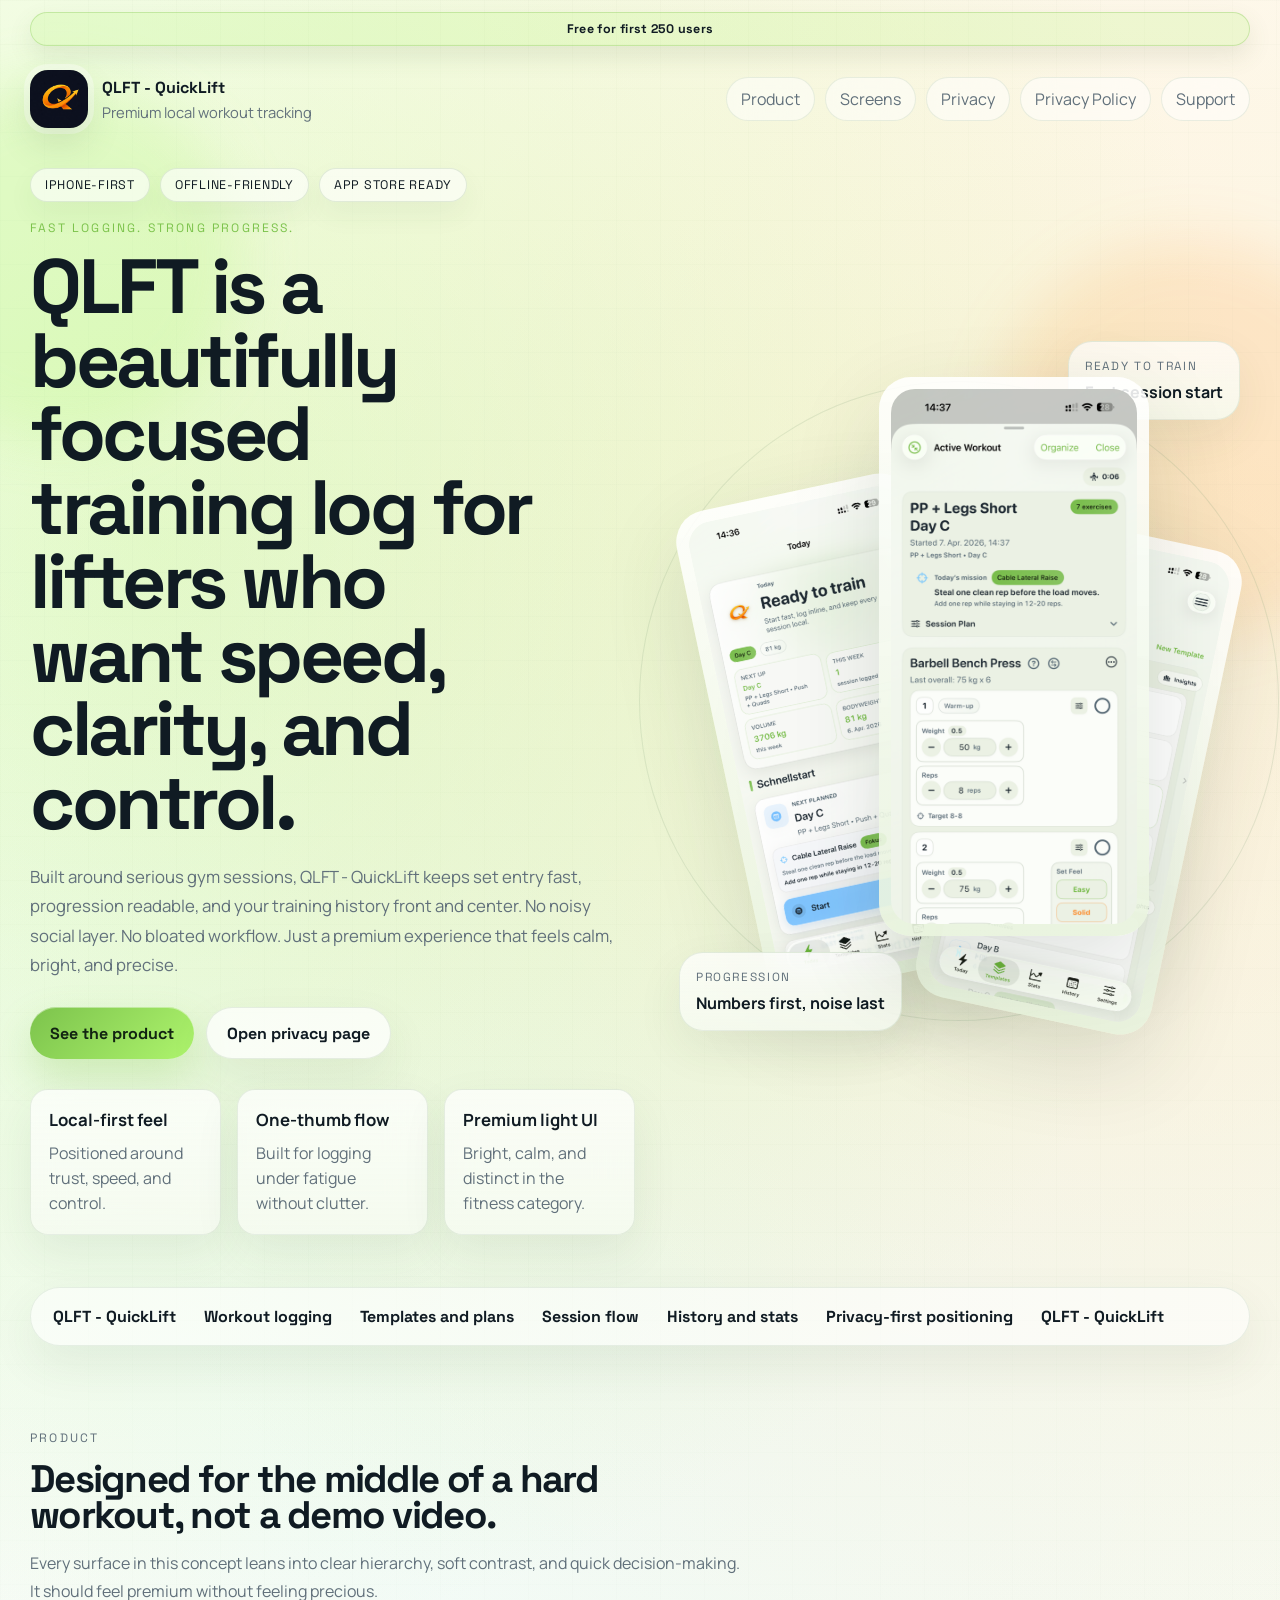
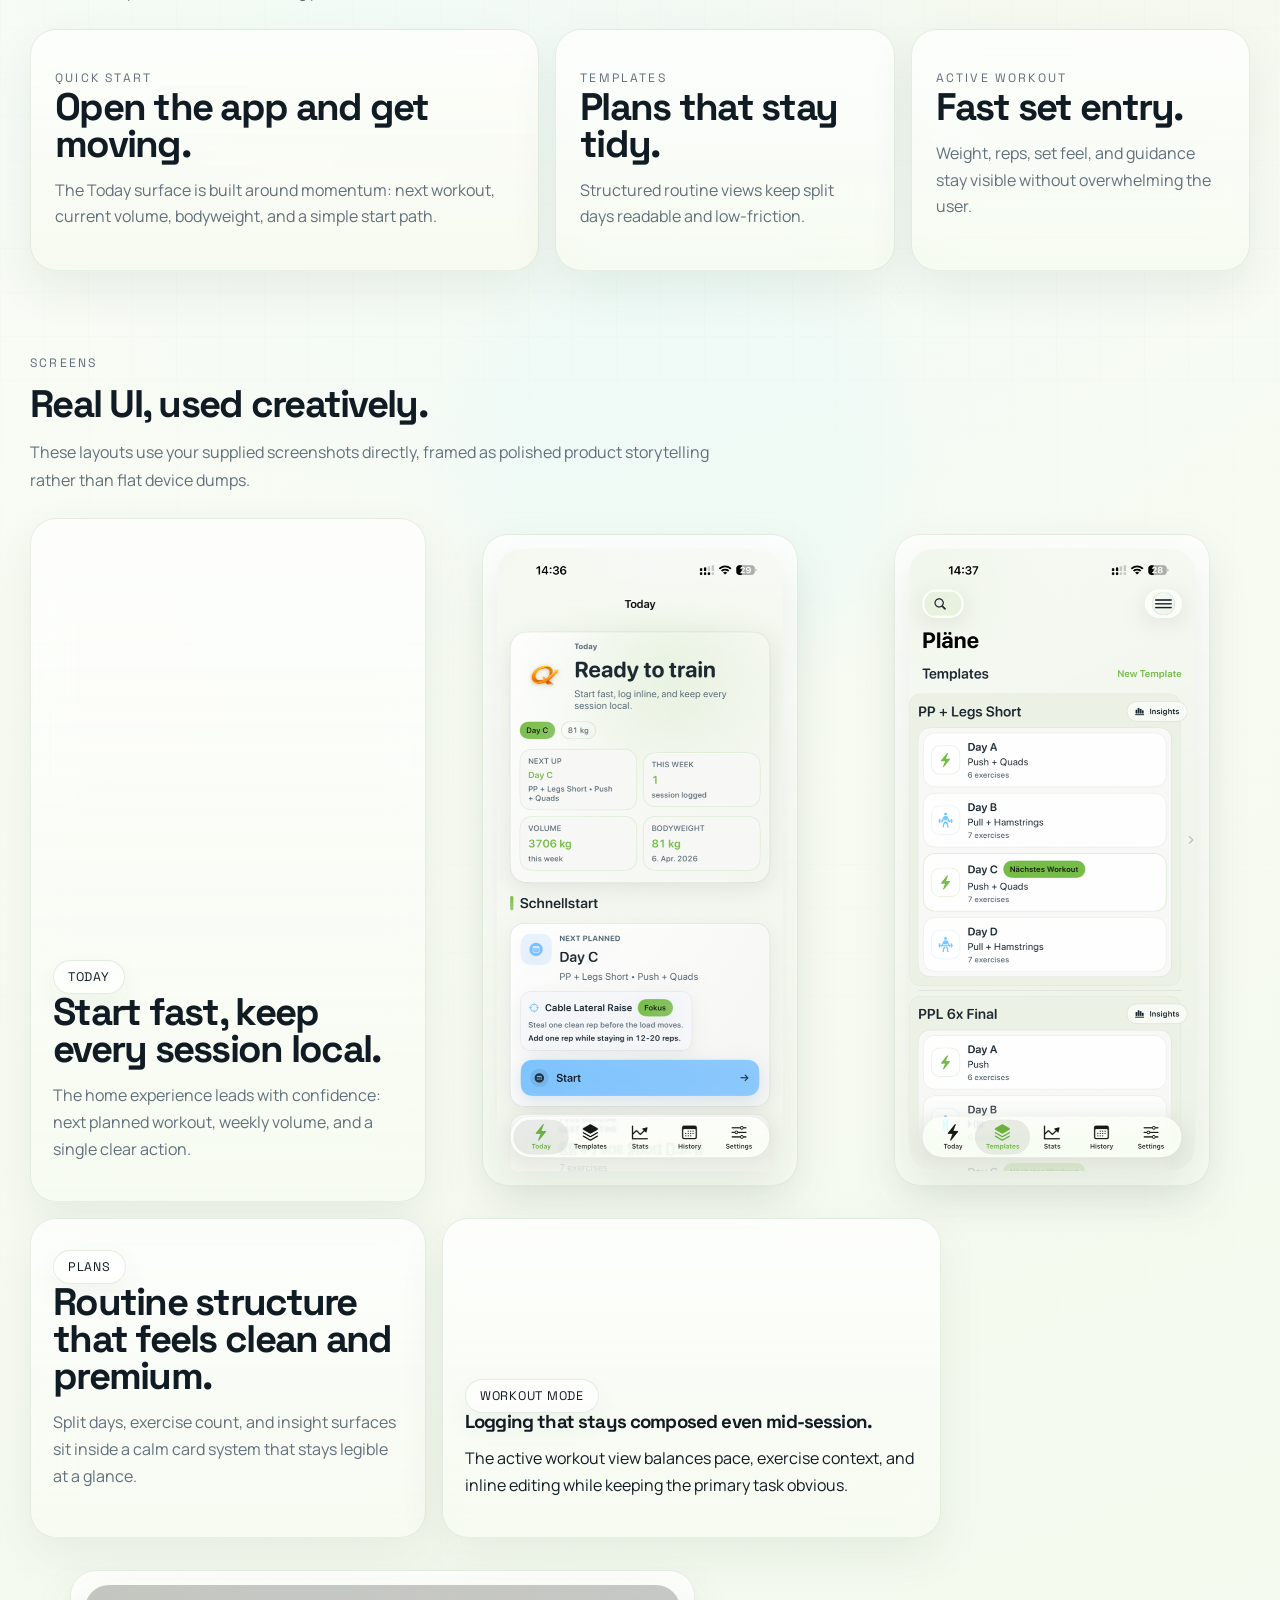
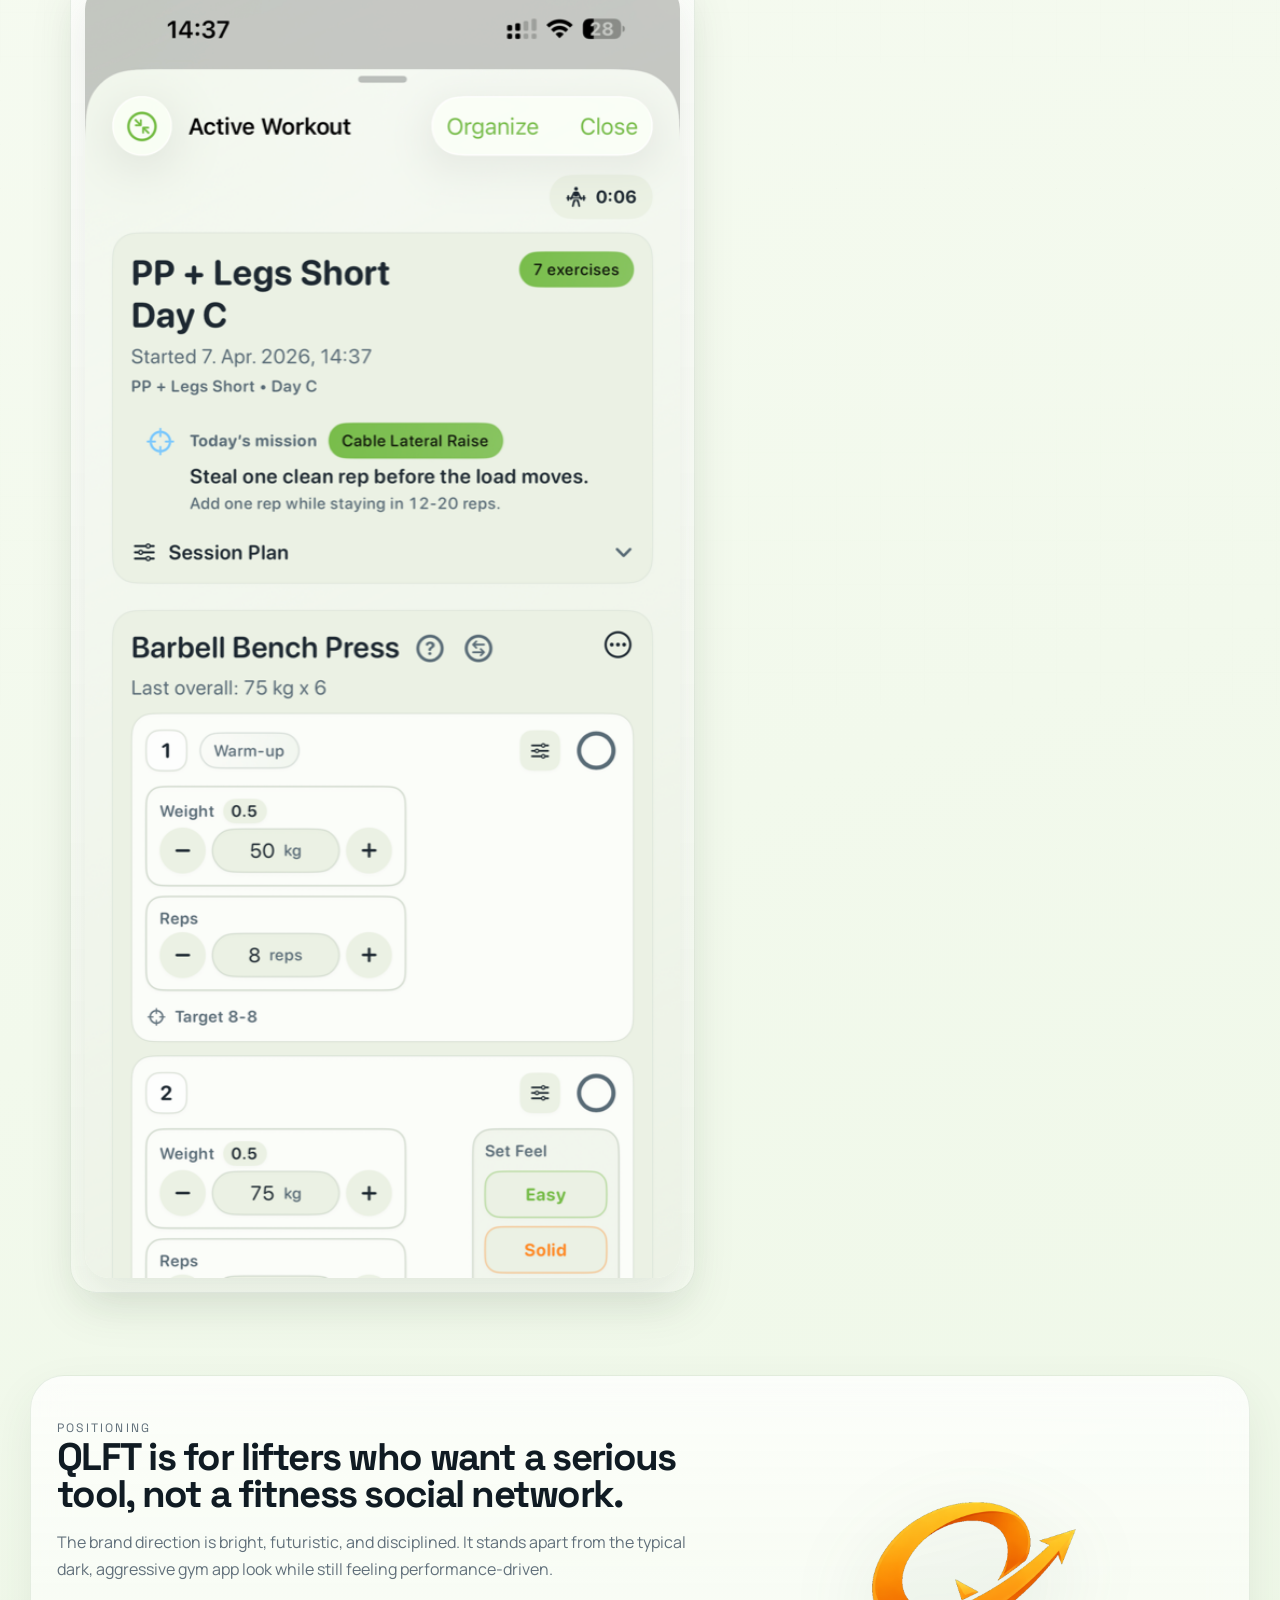
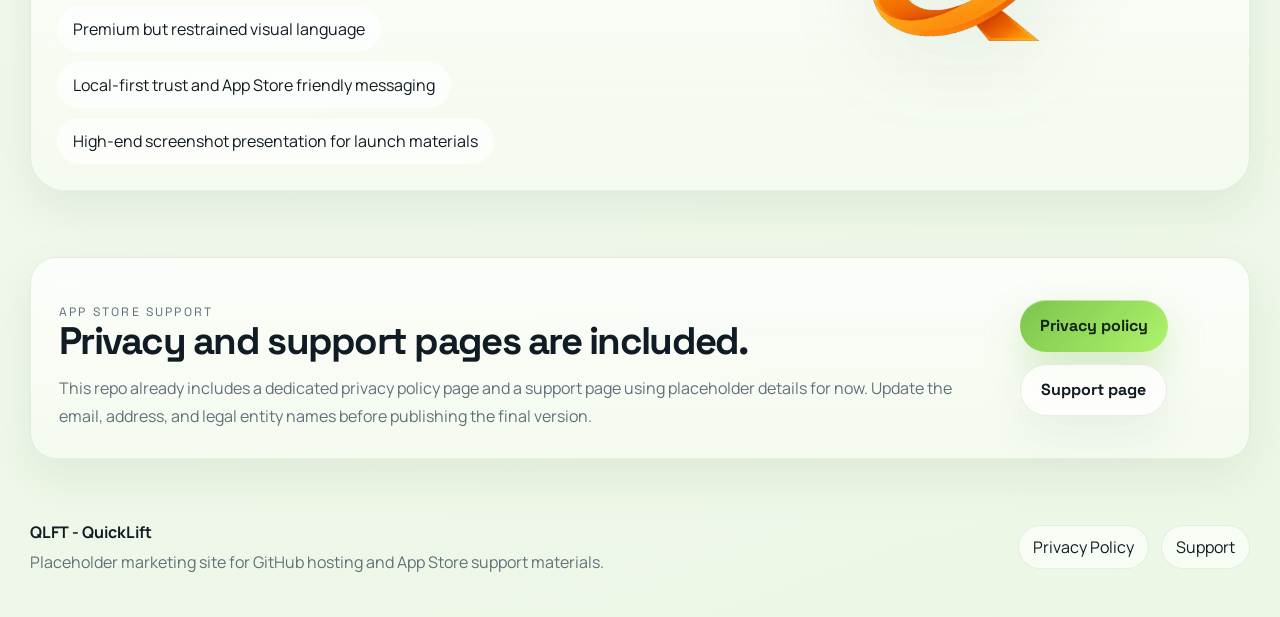
==== docs/index.html @ 1b1b71bb "Update site" ====
<!DOCTYPE html>
<html lang="en">
<head>
  <meta charset="UTF-8">
  <meta name="viewport" content="width=device-width, initial-scale=1.0">
  <meta
    name="description"
    content="QLFT - QuickLift is a premium local workout tracker for serious lifters who want fast logging, clean progression, and a calm high-end interface."
  >
  <title>QLFT - QuickLift</title>
  <link rel="preconnect" href="https://fonts.googleapis.com">
  <link rel="preconnect" href="https://fonts.gstatic.com" crossorigin>
  <link
    href="https://fonts.googleapis.com/css2?family=Space+Grotesk:wght@400;500;700&family=Manrope:wght@400;500;600;700;800&display=swap"
    rel="stylesheet"
  >
  <link rel="icon" type="image/png" href="assets/icons/app-icon.png">
  <link rel="stylesheet" href="styles.css">
</head>
<body>
  <div class="site-shell">
    <div class="ambient ambient-a"></div>
    <div class="ambient ambient-b"></div>
    <div class="ambient ambient-c"></div>
    <div class="grid-overlay"></div>
    <div class="top-banner" role="status" aria-label="Launch offer">Free for first 250 users</div>

    <header class="site-header">
      <a class="brand" href="index.html" aria-label="QLFT - QuickLift home">
        <img src="assets/icons/app-icon.png" alt="QLFT - QuickLift app icon">
        <div>
          <span class="brand-name">QLFT - QuickLift</span>
          <span class="brand-tag">Premium local workout tracking</span>
        </div>
      </a>

      <nav class="nav-links" aria-label="Primary">
        <a href="#product">Product</a>
        <a href="#screens">Screens</a>
        <a href="#privacy-callout">Privacy</a>
        <a href="privacy.html">Privacy Policy</a>
        <a href="support.html">Support</a>
      </nav>
    </header>

    <main>
      <section class="hero-section section">
        <div class="hero-copy">
          <div class="hero-pills">
            <span>iPhone-first</span>
            <span>Offline-friendly</span>
            <span>App Store ready</span>
          </div>
          <p class="eyebrow">Fast logging. Strong progress.</p>
          <h1>QLFT is a beautifully focused training log for lifters who want speed, clarity, and control.</h1>
          <p class="hero-text">
            Built around serious gym sessions, QLFT - QuickLift keeps set entry fast, progression readable,
            and your training history front and center. No noisy social layer. No bloated workflow. Just a premium
            experience that feels calm, bright, and precise.
          </p>

          <div class="hero-actions">
            <a class="button button-primary" href="#screens">See the product</a>
            <a class="button button-secondary" href="privacy.html">Open privacy page</a>
          </div>

          <div class="hero-stats">
            <article class="stat-card">
              <strong>Local-first feel</strong>
              <span>Positioned around trust, speed, and control.</span>
            </article>
            <article class="stat-card">
              <strong>One-thumb flow</strong>
              <span>Built for logging under fatigue without clutter.</span>
            </article>
            <article class="stat-card">
              <strong>Premium light UI</strong>
              <span>Bright, calm, and distinct in the fitness category.</span>
            </article>
          </div>
        </div>

        <div class="hero-visual" aria-hidden="true">
          <div class="hero-glow hero-glow-a"></div>
          <div class="hero-glow hero-glow-b"></div>
          <div class="phone-stack">
            <figure class="shot-card shot-card-left">
              <img src="assets/images/screen-today.png" alt="Today screen preview">
            </figure>
            <figure class="shot-card shot-card-center">
              <img src="assets/images/screen-workout.png" alt="Workout screen preview">
            </figure>
            <figure class="shot-card shot-card-right">
              <img src="assets/images/screen-plans.png" alt="Plans screen preview">
            </figure>
          </div>
          <div class="floating-panel panel-top">
            <span class="panel-label">Ready to train</span>
            <strong>Fast session start</strong>
          </div>
          <div class="floating-panel panel-bottom">
            <span class="panel-label">Progression</span>
            <strong>Numbers first, noise last</strong>
          </div>
        </div>
      </section>

      <section class="ticker-band section">
        <div class="ticker-track">
          <span>QLFT - QuickLift</span>
          <span>Workout logging</span>
          <span>Templates and plans</span>
          <span>Session flow</span>
          <span>History and stats</span>
          <span>Privacy-first positioning</span>
          <span>QLFT - QuickLift</span>
        </div>
      </section>

      <section class="section product-section" id="product">
        <div class="section-heading">
          <p class="eyebrow">Product</p>
          <h2>Designed for the middle of a hard workout, not a demo video.</h2>
          <p>
            Every surface in this concept leans into clear hierarchy, soft contrast, and quick decision-making.
            It should feel premium without feeling precious.
          </p>
        </div>

        <div class="feature-grid">
          <article class="feature-card feature-card-large">
            <p class="card-kicker">Quick start</p>
            <h3>Open the app and get moving.</h3>
            <p>
              The Today surface is built around momentum: next workout, current volume, bodyweight, and a simple start path.
            </p>
          </article>

          <article class="feature-card">
            <p class="card-kicker">Templates</p>
            <h3>Plans that stay tidy.</h3>
            <p>Structured routine views keep split days readable and low-friction.</p>
          </article>

          <article class="feature-card">
            <p class="card-kicker">Active workout</p>
            <h3>Fast set entry.</h3>
            <p>Weight, reps, set feel, and guidance stay visible without overwhelming the user.</p>
          </article>
        </div>
      </section>

      <section class="section screenshots-section" id="screens">
        <div class="section-heading">
          <p class="eyebrow">Screens</p>
          <h2>Real UI, used creatively.</h2>
          <p>
            These layouts use your supplied screenshots directly, framed as polished product storytelling rather than flat device dumps.
          </p>
        </div>

        <div class="showcase-grid">
          <article class="showcase-card showcase-copy">
            <span class="mini-tag">Today</span>
            <h3>Start fast, keep every session local.</h3>
            <p>
              The home experience leads with confidence: next planned workout, weekly volume, and a single clear action.
            </p>
          </article>

          <figure class="showcase-card screenshot-card tall-card">
            <img src="assets/images/screen-today.png" alt="QLFT Today screen">
          </figure>

          <figure class="showcase-card screenshot-card tall-card">
            <img src="assets/images/screen-plans.png" alt="QLFT Templates and plans screen">
          </figure>

          <article class="showcase-card showcase-copy alt-copy">
            <span class="mini-tag">Plans</span>
            <h3>Routine structure that feels clean and premium.</h3>
            <p>
              Split days, exercise count, and insight surfaces sit inside a calm card system that stays legible at a glance.
            </p>
          </article>

          <article class="showcase-card wide-copy">
            <span class="mini-tag">Workout mode</span>
            <h3>Logging that stays composed even mid-session.</h3>
            <p>
              The active workout view balances pace, exercise context, and inline editing while keeping the primary task obvious.
            </p>
          </article>

          <figure class="showcase-card screenshot-card featured-workout">
            <img src="assets/images/screen-workout.png" alt="QLFT active workout screen">
          </figure>
        </div>
      </section>

      <section class="section story-section">
        <div class="story-card">
          <div class="story-copy">
            <p class="eyebrow">Positioning</p>
            <h2>QLFT is for lifters who want a serious tool, not a fitness social network.</h2>
            <p>
              The brand direction is bright, futuristic, and disciplined. It stands apart from the typical dark, aggressive gym app look
              while still feeling performance-driven.
            </p>
            <ul class="story-list">
              <li>Premium but restrained visual language</li>
              <li>Local-first trust and App Store friendly messaging</li>
              <li>High-end screenshot presentation for launch materials</li>
            </ul>
          </div>
          <div class="story-art">
            <img src="assets/images/launch-brand.png" alt="QLFT launch brand artwork">
          </div>
        </div>
      </section>

      <section class="section privacy-callout" id="privacy-callout">
        <div class="callout-card">
          <div>
            <p class="eyebrow">App Store support</p>
            <h2>Privacy and support pages are included.</h2>
            <p>
              This repo already includes a dedicated privacy policy page and a support page using placeholder details for now.
              Update the email, address, and legal entity names before publishing the final version.
            </p>
          </div>
          <div class="callout-actions">
            <a class="button button-primary" href="privacy.html">Privacy policy</a>
            <a class="button button-secondary" href="support.html">Support page</a>
          </div>
        </div>
      </section>
    </main>

    <footer class="site-footer">
      <div>
        <strong>QLFT - QuickLift</strong>
        <p>Placeholder marketing site for GitHub hosting and App Store support materials.</p>
      </div>
      <div class="footer-links">
        <a href="privacy.html">Privacy Policy</a>
        <a href="support.html">Support</a>
      </div>
    </footer>
  </div>

  <script src="script.js"></script>
</body>
</html>
---- docs/styles.css ----
:root {
  --bg: #f7fbf2;
  --bg-2: #edf7e6;
  --surface: rgba(255, 255, 255, 0.74);
  --surface-strong: rgba(252, 255, 249, 0.9);
  --stroke: rgba(131, 165, 126, 0.18);
  --stroke-strong: rgba(126, 164, 123, 0.28);
  --text: #101b23;
  --muted: #61707b;
  --lime: #7cc34c;
  --lime-soft: #aef46d;
  --amber: #ff9d3a;
  --amber-soft: #ffd594;
  --cyan: #d6f6ff;
  --shadow-soft: 0 18px 46px rgba(48, 71, 51, 0.08);
  --shadow-strong: 0 32px 90px rgba(41, 64, 44, 0.14);
  --radius-xl: 34px;
  --radius-lg: 26px;
  --radius-md: 18px;
  --site-width: 1220px;
}

* {
  box-sizing: border-box;
}

html {
  scroll-behavior: smooth;
}

body {
  margin: 0;
  min-height: 100vh;
  color: var(--text);
  font-family: "Manrope", "Avenir Next", "Segoe UI", sans-serif;
  background:
    radial-gradient(circle at 12% 10%, rgba(174, 244, 109, 0.32), transparent 22%),
    radial-gradient(circle at 88% 12%, rgba(255, 213, 148, 0.32), transparent 24%),
    radial-gradient(circle at 48% 24%, rgba(214, 246, 255, 0.28), transparent 26%),
    linear-gradient(160deg, #fffef9 0%, var(--bg) 45%, var(--bg-2) 100%);
}

img {
  display: block;
  max-width: 100%;
}

a {
  color: inherit;
  text-decoration: none;
}

.site-shell {
  position: relative;
  overflow: hidden;
  min-height: 100vh;
}

.ambient,
.hero-glow {
  position: absolute;
  border-radius: 999px;
  pointer-events: none;
}

.ambient {
  filter: blur(28px);
}

.ambient-a {
  top: 80px;
  left: -120px;
  width: 360px;
  height: 360px;
  background: rgba(174, 244, 109, 0.22);
}

.ambient-b {
  top: 240px;
  right: -110px;
  width: 400px;
  height: 400px;
  background: rgba(255, 157, 58, 0.16);
}

.ambient-c {
  top: 34%;
  left: 36%;
  width: 440px;
  height: 440px;
  background: rgba(214, 246, 255, 0.18);
}

.grid-overlay {
  position: absolute;
  inset: 0;
  background-image:
    linear-gradient(rgba(129, 160, 127, 0.06) 1px, transparent 1px),
    linear-gradient(90deg, rgba(129, 160, 127, 0.06) 1px, transparent 1px);
  background-size: 44px 44px;
  mask-image: linear-gradient(to bottom, rgba(0, 0, 0, 0.44), transparent 78%);
  pointer-events: none;
}

.site-header,
.section,
.site-footer,
.legal-header,
.top-banner,
.legal-main {
  position: relative;
  z-index: 1;
  width: min(calc(100% - 36px), var(--site-width));
  margin: 0 auto;
}

.top-banner {
  margin-top: 12px;
  padding: 8px 14px;
  border-radius: 999px;
  border: 1px solid rgba(124, 195, 76, 0.32);
  background: rgba(174, 244, 109, 0.2);
  box-shadow: 0 10px 24px rgba(82, 109, 64, 0.12);
  text-align: center;
  font-family: "Space Grotesk", sans-serif;
  font-size: 0.78rem;
  font-weight: 700;
  letter-spacing: 0.03em;
}

.site-header,
.legal-header {
  display: flex;
  align-items: center;
  justify-content: space-between;
  gap: 20px;
  padding: 24px 0 14px;
}

.brand {
  display: flex;
  align-items: center;
  gap: 14px;
}

.brand img {
  width: 58px;
  height: 58px;
  border-radius: 18px;
  box-shadow:
    0 16px 34px rgba(92, 122, 80, 0.16),
    0 0 0 6px rgba(255, 255, 255, 0.36);
}

.brand-name,
.brand-tag {
  display: block;
}

.brand-name {
  font-family: "Space Grotesk", sans-serif;
  font-weight: 700;
}

.brand-tag,
.nav-links a,
.hero-text,
.stat-card span,
.section-heading p,
.feature-card p,
.showcase-copy p,
.story-copy p,
.site-footer p,
.legal-hero p,
.legal-card p,
.legal-card li,
.notice-card span {
  color: var(--muted);
}

.brand-tag {
  margin-top: 4px;
  font-size: 0.92rem;
}

.nav-links {
  display: flex;
  flex-wrap: wrap;
  gap: 10px;
}

.nav-links a {
  padding: 10px 14px;
  border-radius: 999px;
  border: 1px solid rgba(127, 160, 124, 0.16);
  background: rgba(255, 255, 255, 0.52);
  backdrop-filter: blur(16px);
}

.section {
  padding: 24px 0 42px;
}

.hero-section {
  display: grid;
  grid-template-columns: 1.02fr 0.98fr;
  gap: 34px;
  align-items: center;
  padding-top: 26px;
}

.hero-pills,
.hero-actions,
.story-list,
.callout-actions,
.footer-links {
  display: flex;
  flex-wrap: wrap;
}

.hero-pills {
  gap: 10px;
  margin-bottom: 18px;
}

.hero-pills span,
.button,
.mini-tag,
.panel-label {
  font-family: "Space Grotesk", sans-serif;
}

.hero-pills span,
.mini-tag {
  display: inline-flex;
  align-items: center;
  min-height: 34px;
  padding: 0 14px;
  border-radius: 999px;
  border: 1px solid rgba(125, 159, 122, 0.2);
  background: rgba(255, 255, 255, 0.62);
  box-shadow: 0 12px 28px rgba(58, 82, 59, 0.06);
  font-size: 0.78rem;
  letter-spacing: 0.06em;
  text-transform: uppercase;
}

.eyebrow,
.card-kicker {
  margin: 0;
  color: var(--lime);
  text-transform: uppercase;
  letter-spacing: 0.18em;
  font-size: 0.76rem;
  font-family: "Space Grotesk", sans-serif;
}

h1,
h2,
h3 {
  margin: 0;
  font-family: "Space Grotesk", sans-serif;
  line-height: 0.96;
  letter-spacing: -0.045em;
}

h1 {
  margin-top: 14px;
  font-size: clamp(3rem, 6vw, 6rem);
  max-width: 10.5ch;
}

.hero-text {
  margin-top: 22px;
  max-width: 60ch;
  font-size: 1.05rem;
  line-height: 1.75;
}

.hero-actions,
.callout-actions,
.footer-links {
  gap: 12px;
}

.hero-actions {
  margin-top: 28px;
}

.button {
  display: inline-flex;
  align-items: center;
  justify-content: center;
  min-height: 52px;
  padding: 0 20px;
  border-radius: 999px;
  font-weight: 700;
  transition: transform 180ms ease, box-shadow 180ms ease;
}

.button:hover {
  transform: translateY(-2px);
}

.button-primary {
  background: linear-gradient(135deg, var(--lime), var(--lime-soft));
  color: #122412;
  box-shadow:
    0 18px 38px rgba(124, 195, 76, 0.28),
    inset 0 1px 0 rgba(255, 255, 255, 0.42);
}

.button-secondary {
  background: rgba(255, 255, 255, 0.74);
  border: 1px solid rgba(128, 161, 125, 0.18);
  box-shadow: var(--shadow-soft);
}

.hero-stats,
.feature-grid,
.showcase-grid,
.support-grid {
  display: grid;
  gap: 16px;
}

.hero-stats {
  grid-template-columns: repeat(3, minmax(0, 1fr));
  margin-top: 30px;
}

.stat-card,
.feature-card,
.showcase-card,
.story-card,
.callout-card,
.legal-card,
.notice-card,
.floating-panel {
  border: 1px solid var(--stroke);
  background:
    linear-gradient(180deg, rgba(255, 255, 255, 0.74), rgba(246, 251, 241, 0.84));
  backdrop-filter: blur(18px);
  box-shadow: var(--shadow-soft);
}

.stat-card {
  padding: 18px;
  border-radius: var(--radius-md);
}

.stat-card strong,
.feature-card h3,
.showcase-copy h3,
.story-copy h2,
.section-heading h2,
.callout-card h2,
.legal-hero h1,
.legal-card h2 {
  font-size: clamp(1.6rem, 3vw, 3rem);
}

.stat-card strong {
  display: block;
  font-size: 1.05rem;
}

.stat-card span {
  display: block;
  margin-top: 10px;
  line-height: 1.55;
}

.hero-visual {
  position: relative;
  min-height: 860px;
  display: flex;
  align-items: center;
  justify-content: center;
}

.hero-glow-a {
  width: 520px;
  height: 520px;
  background:
    radial-gradient(circle, rgba(255, 255, 255, 0.94) 0%, rgba(174, 244, 109, 0.24) 32%, rgba(255, 255, 255, 0) 68%);
  filter: blur(8px);
}

.hero-glow-b {
  width: 640px;
  height: 640px;
  border: 1px solid rgba(127, 161, 125, 0.18);
  background:
    radial-gradient(circle, rgba(214, 246, 255, 0.24) 0%, rgba(255, 255, 255, 0) 62%);
}

.phone-stack {
  position: relative;
  width: min(100%, 560px);
  min-height: 760px;
}

.shot-card {
  position: absolute;
  width: 240px;
  padding: 12px;
  border-radius: 32px;
  background:
    linear-gradient(180deg, rgba(255, 255, 255, 0.88), rgba(232, 243, 221, 0.92));
  box-shadow: var(--shadow-strong);
}

.shot-card img {
  border-radius: 24px;
}

.shot-card-left {
  left: 0;
  top: 150px;
  transform: rotate(-12deg);
}

.shot-card-center {
  left: 160px;
  top: 40px;
  width: 270px;
  z-index: 2;
}

.shot-card-right {
  right: 0;
  top: 190px;
  transform: rotate(12deg);
}

.floating-panel {
  position: absolute;
  padding: 16px;
  border-radius: 24px;
}

.panel-top {
  top: 70px;
  right: 10px;
}

.panel-bottom {
  left: 10px;
  bottom: 100px;
}

.panel-label {
  display: block;
  text-transform: uppercase;
  letter-spacing: 0.14em;
  font-size: 0.74rem;
  color: var(--muted);
}

.floating-panel strong {
  display: block;
  margin-top: 8px;
}

.ticker-band {
  padding-top: 10px;
}

.ticker-track {
  display: flex;
  gap: 28px;
  padding: 18px 22px;
  overflow: auto hidden;
  border-radius: 999px;
  border: 1px solid rgba(126, 159, 122, 0.16);
  background: rgba(255, 255, 255, 0.58);
  box-shadow: var(--shadow-soft);
  scrollbar-width: none;
}

.ticker-track::-webkit-scrollbar {
  display: none;
}

.ticker-track span {
  white-space: nowrap;
  font-family: "Space Grotesk", sans-serif;
  font-weight: 700;
}

.section-heading {
  max-width: 720px;
}

.section-heading h2 {
  margin-top: 12px;
}

.section-heading p {
  margin-top: 16px;
  line-height: 1.72;
}

.feature-grid {
  grid-template-columns: 1.2fr 0.8fr 0.8fr;
  margin-top: 24px;
}

.feature-card,
.showcase-card,
.callout-card,
.legal-card,
.notice-card {
  border-radius: var(--radius-lg);
}

.feature-card {
  padding: 24px;
}

.feature-card p {
  margin-top: 14px;
  line-height: 1.68;
}

.feature-card-large {
  background:
    linear-gradient(180deg, rgba(255, 255, 255, 0.82), rgba(247, 251, 242, 0.88)),
    linear-gradient(135deg, rgba(124, 195, 76, 0.08), rgba(255, 157, 58, 0.1));
}

.showcase-grid {
  grid-template-columns: repeat(12, 1fr);
  margin-top: 24px;
}

.showcase-card {
  padding: 22px;
}

.showcase-copy,
.wide-copy {
  display: flex;
  flex-direction: column;
  justify-content: flex-end;
}

.showcase-copy {
  grid-column: span 4;
  min-height: 280px;
}

.alt-copy {
  justify-content: center;
}

.wide-copy {
  grid-column: span 5;
  min-height: 320px;
}

.showcase-copy p,
.wide-copy p {
  margin-top: 14px;
  line-height: 1.68;
}

.mini-tag {
  width: fit-content;
}

.screenshot-card {
  padding: 14px;
}

.tall-card {
  grid-column: span 4;
}

.featured-workout {
  grid-column: span 7;
}

.screenshot-card img {
  width: 100%;
  height: 100%;
  object-fit: cover;
  border-radius: 24px;
  box-shadow: 0 18px 40px rgba(61, 82, 61, 0.1);
}

.story-card {
  display: grid;
  grid-template-columns: 1.1fr 0.9fr;
  gap: 20px;
  padding: 26px;
  border-radius: var(--radius-xl);
}

.story-copy p {
  margin-top: 16px;
  line-height: 1.72;
}

.story-list {
  gap: 10px;
  margin: 22px 0 0;
  padding: 0;
  list-style: none;
}

.story-list li {
  padding: 12px 16px;
  border-radius: 999px;
  background: rgba(255, 255, 255, 0.66);
  width: fit-content;
}

.story-art {
  display: flex;
  align-items: center;
  justify-content: center;
  padding: 10px;
}

.story-art img {
  max-width: 340px;
  filter: drop-shadow(0 20px 40px rgba(68, 96, 65, 0.14));
}

.callout-card {
  display: flex;
  align-items: center;
  justify-content: space-between;
  gap: 24px;
  padding: 28px;
}

.callout-card p {
  margin: 16px 0 0;
  color: var(--muted);
  line-height: 1.7;
}

.site-footer {
  display: flex;
  align-items: center;
  justify-content: space-between;
  gap: 20px;
  padding: 20px 0 44px;
}

.site-footer p {
  margin: 8px 0 0;
}

.footer-links a {
  padding: 10px 14px;
  border-radius: 999px;
  background: rgba(255, 255, 255, 0.58);
  border: 1px solid rgba(126, 159, 122, 0.16);
}

.legal-shell {
  min-height: 100vh;
  background:
    radial-gradient(circle at top left, rgba(174, 244, 109, 0.24), transparent 18%),
    radial-gradient(circle at top right, rgba(255, 213, 148, 0.24), transparent 18%),
    linear-gradient(160deg, #fffef9 0%, var(--bg) 44%, var(--bg-2) 100%);
}

.legal-main {
  padding: 18px 0 48px;
}

.legal-hero {
  max-width: 760px;
  padding: 24px 0 18px;
}

.legal-hero h1 {
  max-width: none;
  font-size: clamp(2.8rem, 5vw, 4.8rem);
}

.legal-hero p {
  margin-top: 18px;
  line-height: 1.75;
}

.notice-card {
  display: grid;
  gap: 8px;
  width: fit-content;
  margin-top: 22px;
  padding: 18px 20px;
}

.notice-card strong {
  font-size: 1rem;
}

.legal-card {
  padding: 24px;
  margin-top: 16px;
}

.legal-card h2 {
  font-size: 1.7rem;
}

.legal-card p,
.legal-card ul {
  margin: 14px 0 0;
  line-height: 1.75;
}

.legal-card ul {
  padding-left: 20px;
}

.support-grid {
  grid-template-columns: repeat(2, minmax(0, 1fr));
  margin-top: 8px;
}

[data-reveal] {
  opacity: 0;
  transform: translateY(28px);
  transition: opacity 500ms ease, transform 500ms ease;
}

[data-reveal].is-visible {
  opacity: 1;
  transform: translateY(0);
}

@media (max-width: 1080px) {
  .hero-section,
  .story-card,
  .callout-card,
  .site-footer,
  .support-grid,
  .feature-grid {
    grid-template-columns: 1fr;
  }

  .hero-section {
    gap: 18px;
  }

  .hero-visual {
    min-height: 760px;
  }

  .showcase-copy,
  .tall-card,
  .wide-copy,
  .featured-workout {
    grid-column: span 12;
  }

  .callout-card,
  .site-footer {
    flex-direction: column;
    align-items: flex-start;
  }
}

@media (max-width: 760px) {
  .site-header,
  .legal-header {
    flex-direction: column;
    align-items: flex-start;
  }

  h1 {
    font-size: clamp(2.7rem, 14vw, 4.4rem);
  }

  .hero-stats {
    grid-template-columns: 1fr;
  }

  .phone-stack {
    width: 100%;
    min-height: 720px;
  }

  .shot-card {
    width: 200px;
  }

  .shot-card-left {
    top: 170px;
  }

  .shot-card-center {
    left: 110px;
    width: 240px;
  }

  .shot-card-right {
    top: 210px;
  }

  .floating-panel {
    position: relative;
    width: fit-content;
    margin-top: 12px;
  }

  .panel-top,
  .panel-bottom {
    top: auto;
    left: auto;
    right: auto;
    bottom: auto;
  }

  .story-art img {
    max-width: 250px;
  }

  .support-grid {
    grid-template-columns: 1fr;
  }
}
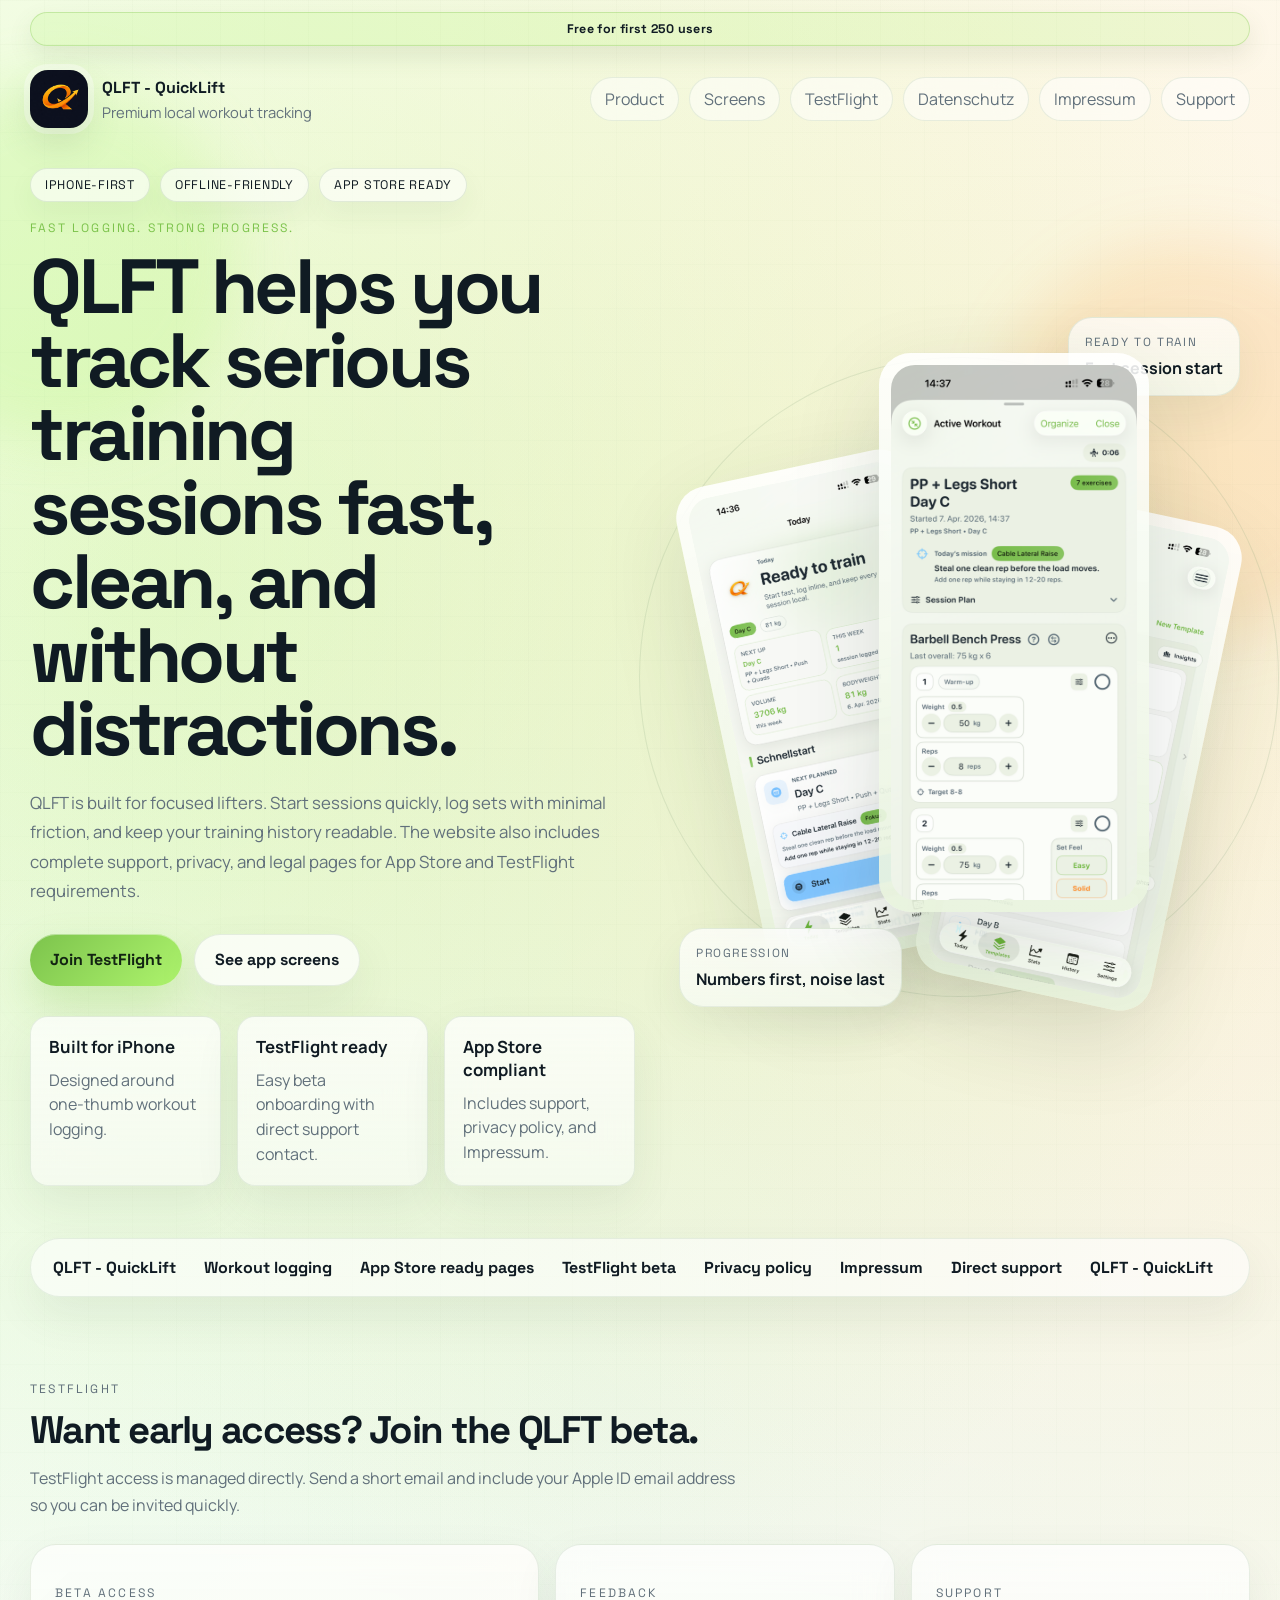
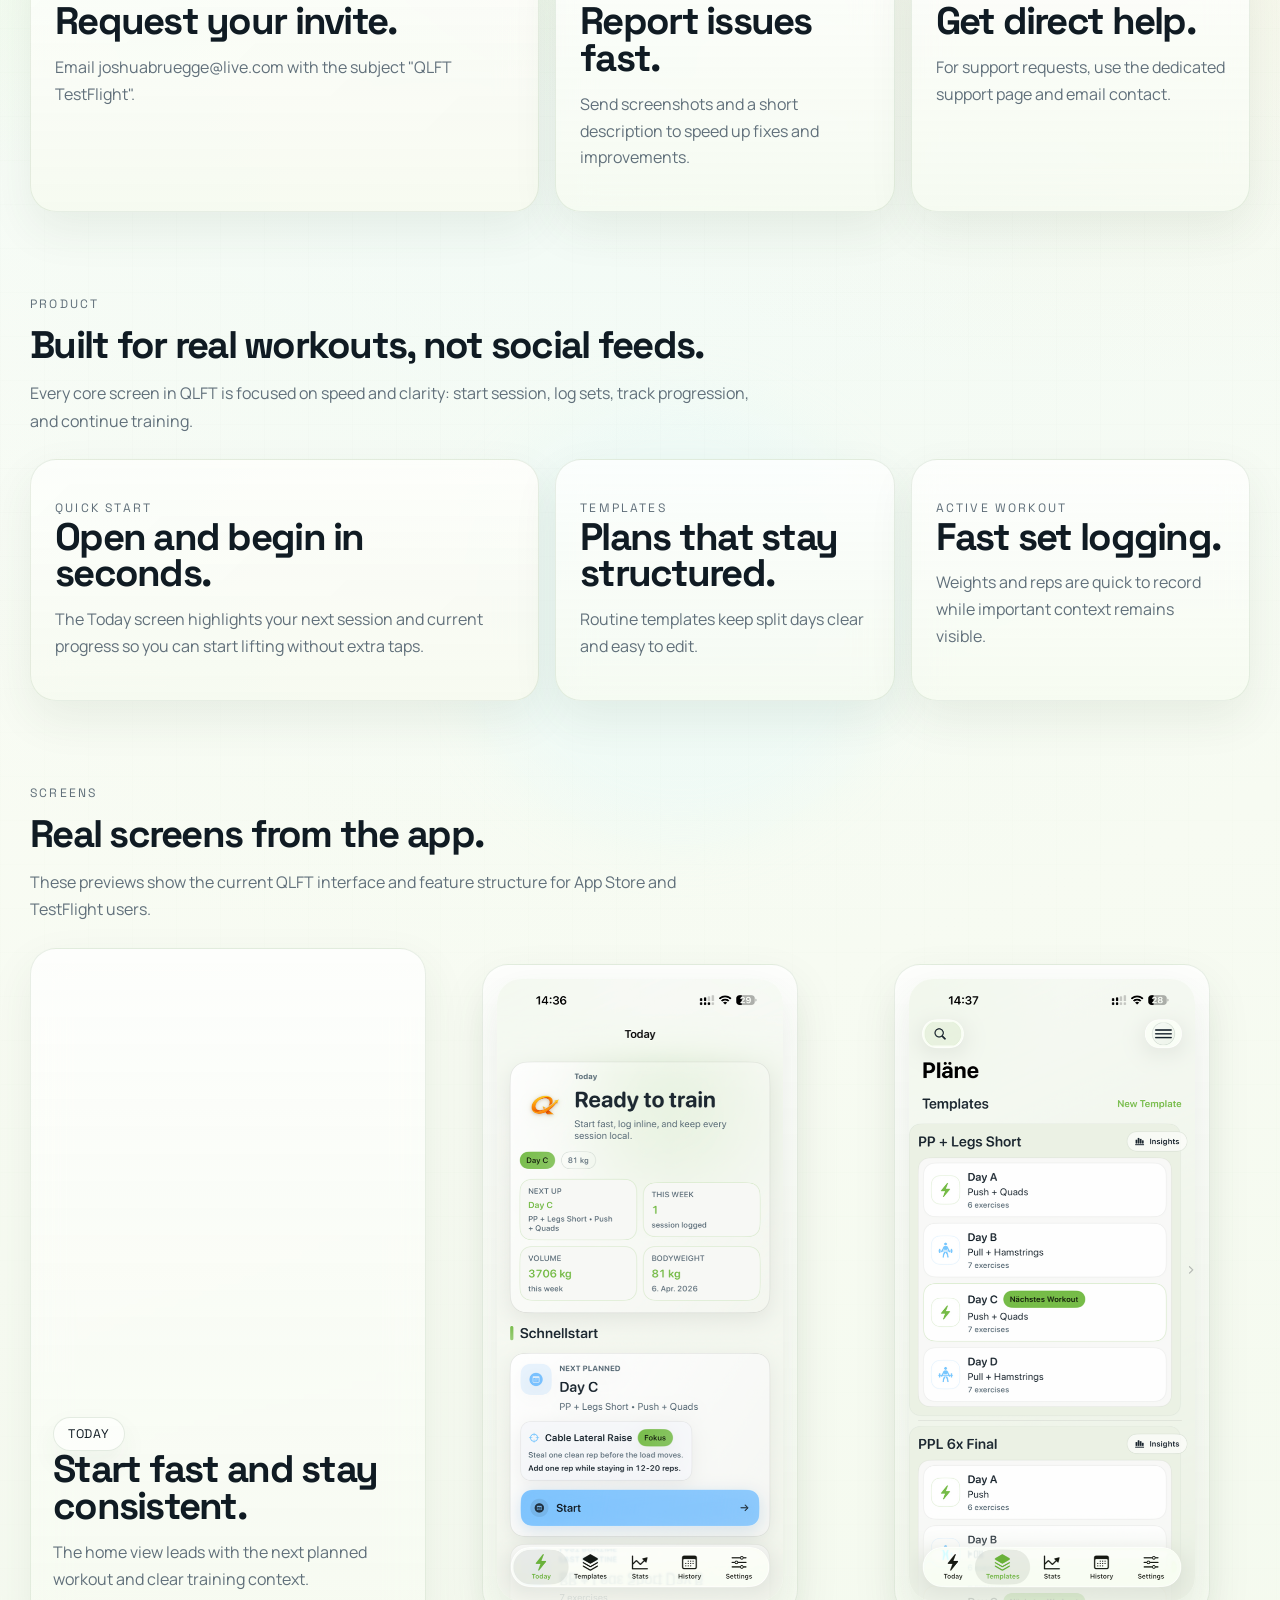
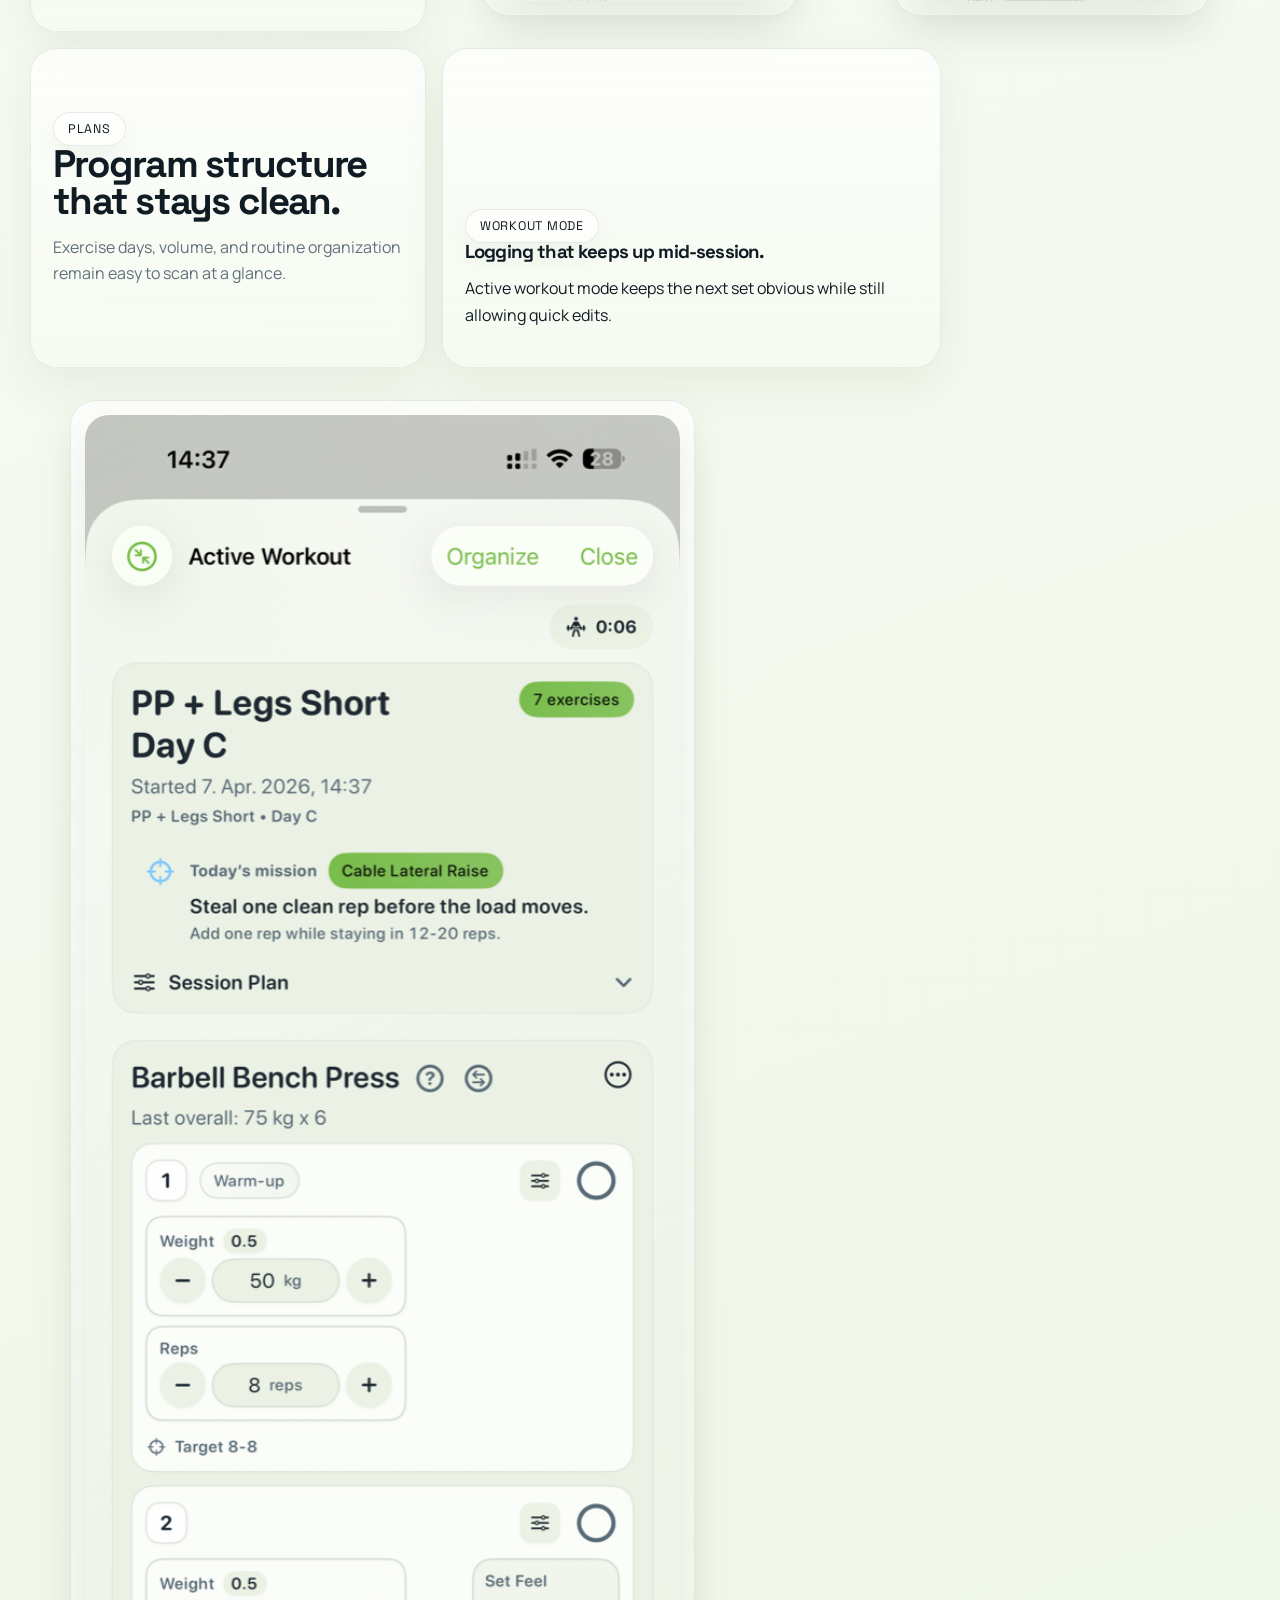
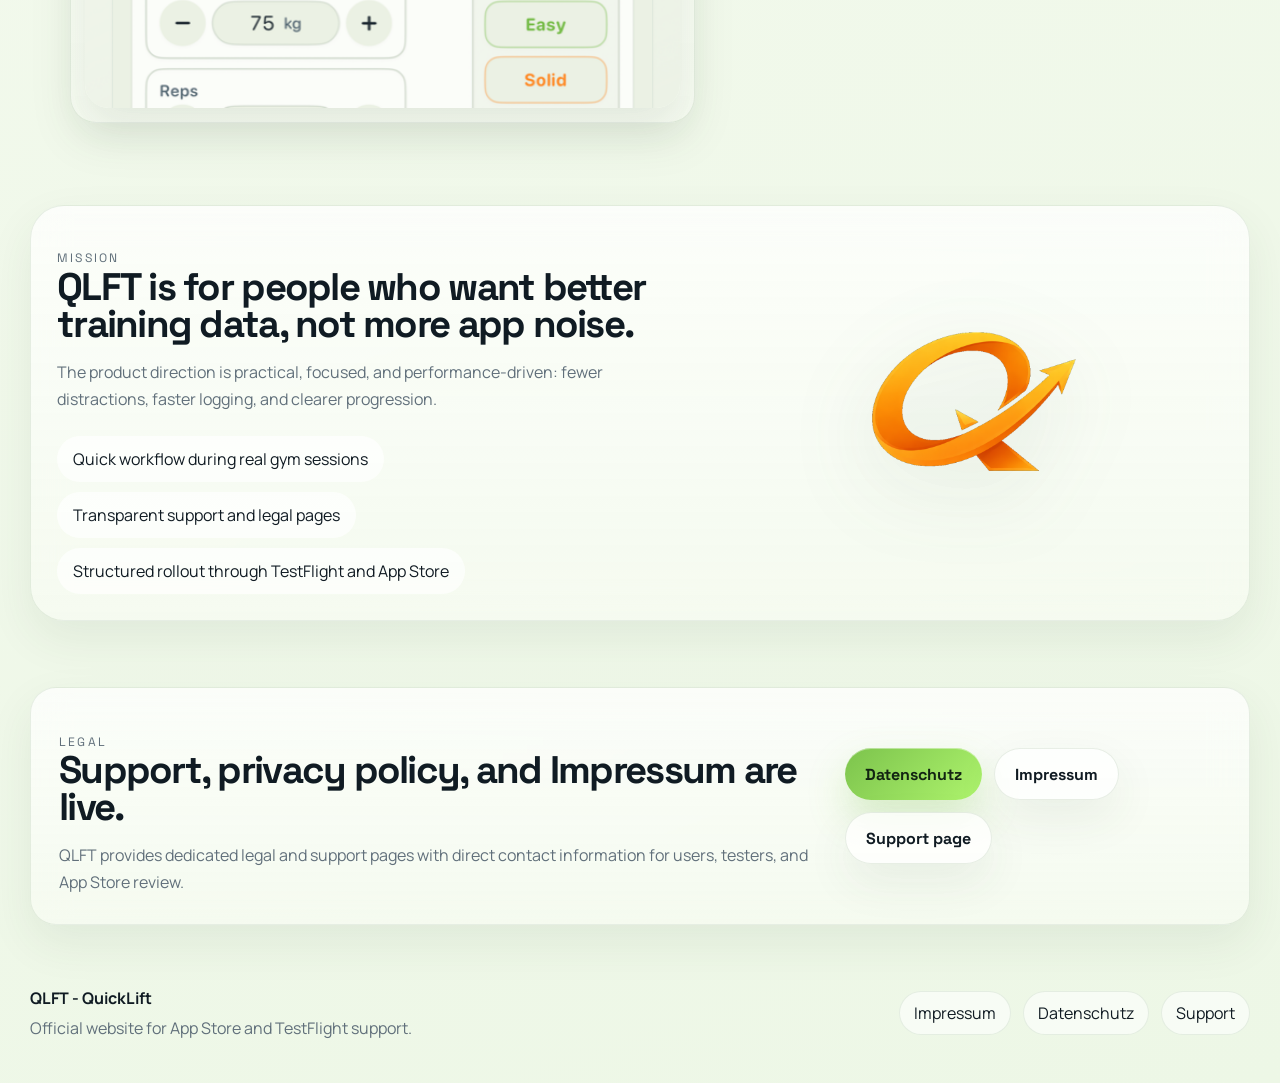
==== commit 179a0756: "Quick update" ====
--- a/docs/index.html
+++ b/docs/index.html
@@ -5,7 +5,7 @@
   <meta name="viewport" content="width=device-width, initial-scale=1.0">
   <meta
     name="description"
-    content="QLFT - QuickLift is a premium local workout tracker for serious lifters who want fast logging, clean progression, and a calm high-end interface."
+    content="QLFT is a focused workout tracking app for iPhone with fast session logging, TestFlight access, and clear App Store support pages."
   >
   <title>QLFT - QuickLift</title>
   <link rel="preconnect" href="https://fonts.googleapis.com">
@@ -37,8 +37,9 @@
       <nav class="nav-links" aria-label="Primary">
         <a href="#product">Product</a>
         <a href="#screens">Screens</a>
-        <a href="#privacy-callout">Privacy</a>
-        <a href="privacy.html">Privacy Policy</a>
+        <a href="#testflight">TestFlight</a>
+        <a href="privacy.html">Datenschutz</a>
+        <a href="impressum.html">Impressum</a>
         <a href="support.html">Support</a>
       </nav>
     </header>
@@ -52,30 +53,30 @@
             <span>App Store ready</span>
           </div>
           <p class="eyebrow">Fast logging. Strong progress.</p>
-          <h1>QLFT is a beautifully focused training log for lifters who want speed, clarity, and control.</h1>
+          <h1>QLFT helps you track serious training sessions fast, clean, and without distractions.</h1>
           <p class="hero-text">
-            Built around serious gym sessions, QLFT - QuickLift keeps set entry fast, progression readable,
-            and your training history front and center. No noisy social layer. No bloated workflow. Just a premium
-            experience that feels calm, bright, and precise.
+            QLFT is built for focused lifters. Start sessions quickly, log sets with minimal friction,
+            and keep your training history readable. The website also includes complete support, privacy,
+            and legal pages for App Store and TestFlight requirements.
           </p>
 
           <div class="hero-actions">
-            <a class="button button-primary" href="#screens">See the product</a>
-            <a class="button button-secondary" href="privacy.html">Open privacy page</a>
+            <a class="button button-primary" href="#testflight">Join TestFlight</a>
+            <a class="button button-secondary" href="#screens">See app screens</a>
           </div>
 
           <div class="hero-stats">
             <article class="stat-card">
-              <strong>Local-first feel</strong>
-              <span>Positioned around trust, speed, and control.</span>
+              <strong>Built for iPhone</strong>
+              <span>Designed around one-thumb workout logging.</span>
             </article>
             <article class="stat-card">
-              <strong>One-thumb flow</strong>
-              <span>Built for logging under fatigue without clutter.</span>
+              <strong>TestFlight ready</strong>
+              <span>Easy beta onboarding with direct support contact.</span>
             </article>
             <article class="stat-card">
-              <strong>Premium light UI</strong>
-              <span>Bright, calm, and distinct in the fitness category.</span>
+              <strong>App Store compliant</strong>
+              <span>Includes support, privacy policy, and Impressum.</span>
             </article>
           </div>
         </div>
@@ -109,43 +110,75 @@
         <div class="ticker-track">
           <span>QLFT - QuickLift</span>
           <span>Workout logging</span>
-          <span>Templates and plans</span>
-          <span>Session flow</span>
-          <span>History and stats</span>
-          <span>Privacy-first positioning</span>
+          <span>App Store ready pages</span>
+          <span>TestFlight beta</span>
+          <span>Privacy policy</span>
+          <span>Impressum</span>
+          <span>Direct support</span>
           <span>QLFT - QuickLift</span>
+        </div>
+      </section>
+
+      <section class="section product-section" id="testflight">
+        <div class="section-heading">
+          <p class="eyebrow">TestFlight</p>
+          <h2>Want early access? Join the QLFT beta.</h2>
+          <p>
+            TestFlight access is managed directly. Send a short email and include your Apple ID email address so you can be invited quickly.
+          </p>
+        </div>
+
+        <div class="feature-grid">
+          <article class="feature-card feature-card-large">
+            <p class="card-kicker">Beta access</p>
+            <h3>Request your invite.</h3>
+            <p>
+              Email <a href="mailto:joshuabruegge@live.com">joshuabruegge@live.com</a> with the subject "QLFT TestFlight".
+            </p>
+          </article>
+
+          <article class="feature-card">
+            <p class="card-kicker">Feedback</p>
+            <h3>Report issues fast.</h3>
+            <p>Send screenshots and a short description to speed up fixes and improvements.</p>
+          </article>
+
+          <article class="feature-card">
+            <p class="card-kicker">Support</p>
+            <h3>Get direct help.</h3>
+            <p>For support requests, use the dedicated support page and email contact.</p>
+          </article>
         </div>
       </section>
 
       <section class="section product-section" id="product">
         <div class="section-heading">
           <p class="eyebrow">Product</p>
-          <h2>Designed for the middle of a hard workout, not a demo video.</h2>
+          <h2>Built for real workouts, not social feeds.</h2>
           <p>
-            Every surface in this concept leans into clear hierarchy, soft contrast, and quick decision-making.
-            It should feel premium without feeling precious.
+            Every core screen in QLFT is focused on speed and clarity: start session, log sets, track progression, and continue training.
           </p>
         </div>
 
         <div class="feature-grid">
           <article class="feature-card feature-card-large">
             <p class="card-kicker">Quick start</p>
-            <h3>Open the app and get moving.</h3>
-            <p>
-              The Today surface is built around momentum: next workout, current volume, bodyweight, and a simple start path.
+            <h3>Open and begin in seconds.</h3>
+            <p>
+              The Today screen highlights your next session and current progress so you can start lifting without extra taps.
             </p>
           </article>
 
           <article class="feature-card">
             <p class="card-kicker">Templates</p>
-            <h3>Plans that stay tidy.</h3>
-            <p>Structured routine views keep split days readable and low-friction.</p>
+            <h3>Plans that stay structured.</h3>
+            <p>Routine templates keep split days clear and easy to edit.</p>
           </article>
 
           <article class="feature-card">
             <p class="card-kicker">Active workout</p>
-            <h3>Fast set entry.</h3>
-            <p>Weight, reps, set feel, and guidance stay visible without overwhelming the user.</p>
+            <h3>Fast set logging.</h3>
+            <p>Weights and reps are quick to record while important context remains visible.</p>
           </article>
         </div>
       </section>
@@ -153,18 +186,18 @@
       <section class="section screenshots-section" id="screens">
         <div class="section-heading">
           <p class="eyebrow">Screens</p>
-          <h2>Real UI, used creatively.</h2>
+          <h2>Real screens from the app.</h2>
           <p>
-            These layouts use your supplied screenshots directly, framed as polished product storytelling rather than flat device dumps.
+            These previews show the current QLFT interface and feature structure for App Store and TestFlight users.
           </p>
         </div>
 
         <div class="showcase-grid">
           <article class="showcase-card showcase-copy">
             <span class="mini-tag">Today</span>
-            <h3>Start fast, keep every session local.</h3>
-            <p>
-              The home experience leads with confidence: next planned workout, weekly volume, and a single clear action.
+            <h3>Start fast and stay consistent.</h3>
+            <p>
+              The home view leads with the next planned workout and clear training context.
             </p>
           </article>
 
@@ -178,17 +211,17 @@
 
           <article class="showcase-card showcase-copy alt-copy">
             <span class="mini-tag">Plans</span>
-            <h3>Routine structure that feels clean and premium.</h3>
-            <p>
-              Split days, exercise count, and insight surfaces sit inside a calm card system that stays legible at a glance.
+            <h3>Program structure that stays clean.</h3>
+            <p>
+              Exercise days, volume, and routine organization remain easy to scan at a glance.
             </p>
           </article>
 
           <article class="showcase-card wide-copy">
             <span class="mini-tag">Workout mode</span>
-            <h3>Logging that stays composed even mid-session.</h3>
-            <p>
-              The active workout view balances pace, exercise context, and inline editing while keeping the primary task obvious.
+            <h3>Logging that keeps up mid-session.</h3>
+            <p>
+              Active workout mode keeps the next set obvious while still allowing quick edits.
             </p>
           </article>
 
@@ -201,16 +234,15 @@
       <section class="section story-section">
         <div class="story-card">
           <div class="story-copy">
-            <p class="eyebrow">Positioning</p>
-            <h2>QLFT is for lifters who want a serious tool, not a fitness social network.</h2>
-            <p>
-              The brand direction is bright, futuristic, and disciplined. It stands apart from the typical dark, aggressive gym app look
-              while still feeling performance-driven.
+            <p class="eyebrow">Mission</p>
+            <h2>QLFT is for people who want better training data, not more app noise.</h2>
+            <p>
+              The product direction is practical, focused, and performance-driven: fewer distractions, faster logging, and clearer progression.
             </p>
             <ul class="story-list">
-              <li>Premium but restrained visual language</li>
-              <li>Local-first trust and App Store friendly messaging</li>
-              <li>High-end screenshot presentation for launch materials</li>
+              <li>Quick workflow during real gym sessions</li>
+              <li>Transparent support and legal pages</li>
+              <li>Structured rollout through TestFlight and App Store</li>
             </ul>
           </div>
           <div class="story-art">
@@ -222,15 +254,15 @@
       <section class="section privacy-callout" id="privacy-callout">
         <div class="callout-card">
           <div>
-            <p class="eyebrow">App Store support</p>
-            <h2>Privacy and support pages are included.</h2>
-            <p>
-              This repo already includes a dedicated privacy policy page and a support page using placeholder details for now.
-              Update the email, address, and legal entity names before publishing the final version.
+            <p class="eyebrow">Legal</p>
+            <h2>Support, privacy policy, and Impressum are live.</h2>
+            <p>
+              QLFT provides dedicated legal and support pages with direct contact information for users, testers, and App Store review.
             </p>
           </div>
           <div class="callout-actions">
-            <a class="button button-primary" href="privacy.html">Privacy policy</a>
+            <a class="button button-primary" href="privacy.html">Datenschutz</a>
+            <a class="button button-secondary" href="impressum.html">Impressum</a>
             <a class="button button-secondary" href="support.html">Support page</a>
           </div>
         </div>
@@ -240,10 +272,11 @@
     <footer class="site-footer">
       <div>
         <strong>QLFT - QuickLift</strong>
-        <p>Placeholder marketing site for GitHub hosting and App Store support materials.</p>
+        <p>Official website for App Store and TestFlight support.</p>
       </div>
       <div class="footer-links">
-        <a href="privacy.html">Privacy Policy</a>
+        <a href="impressum.html">Impressum</a>
+        <a href="privacy.html">Datenschutz</a>
         <a href="support.html">Support</a>
       </div>
     </footer>
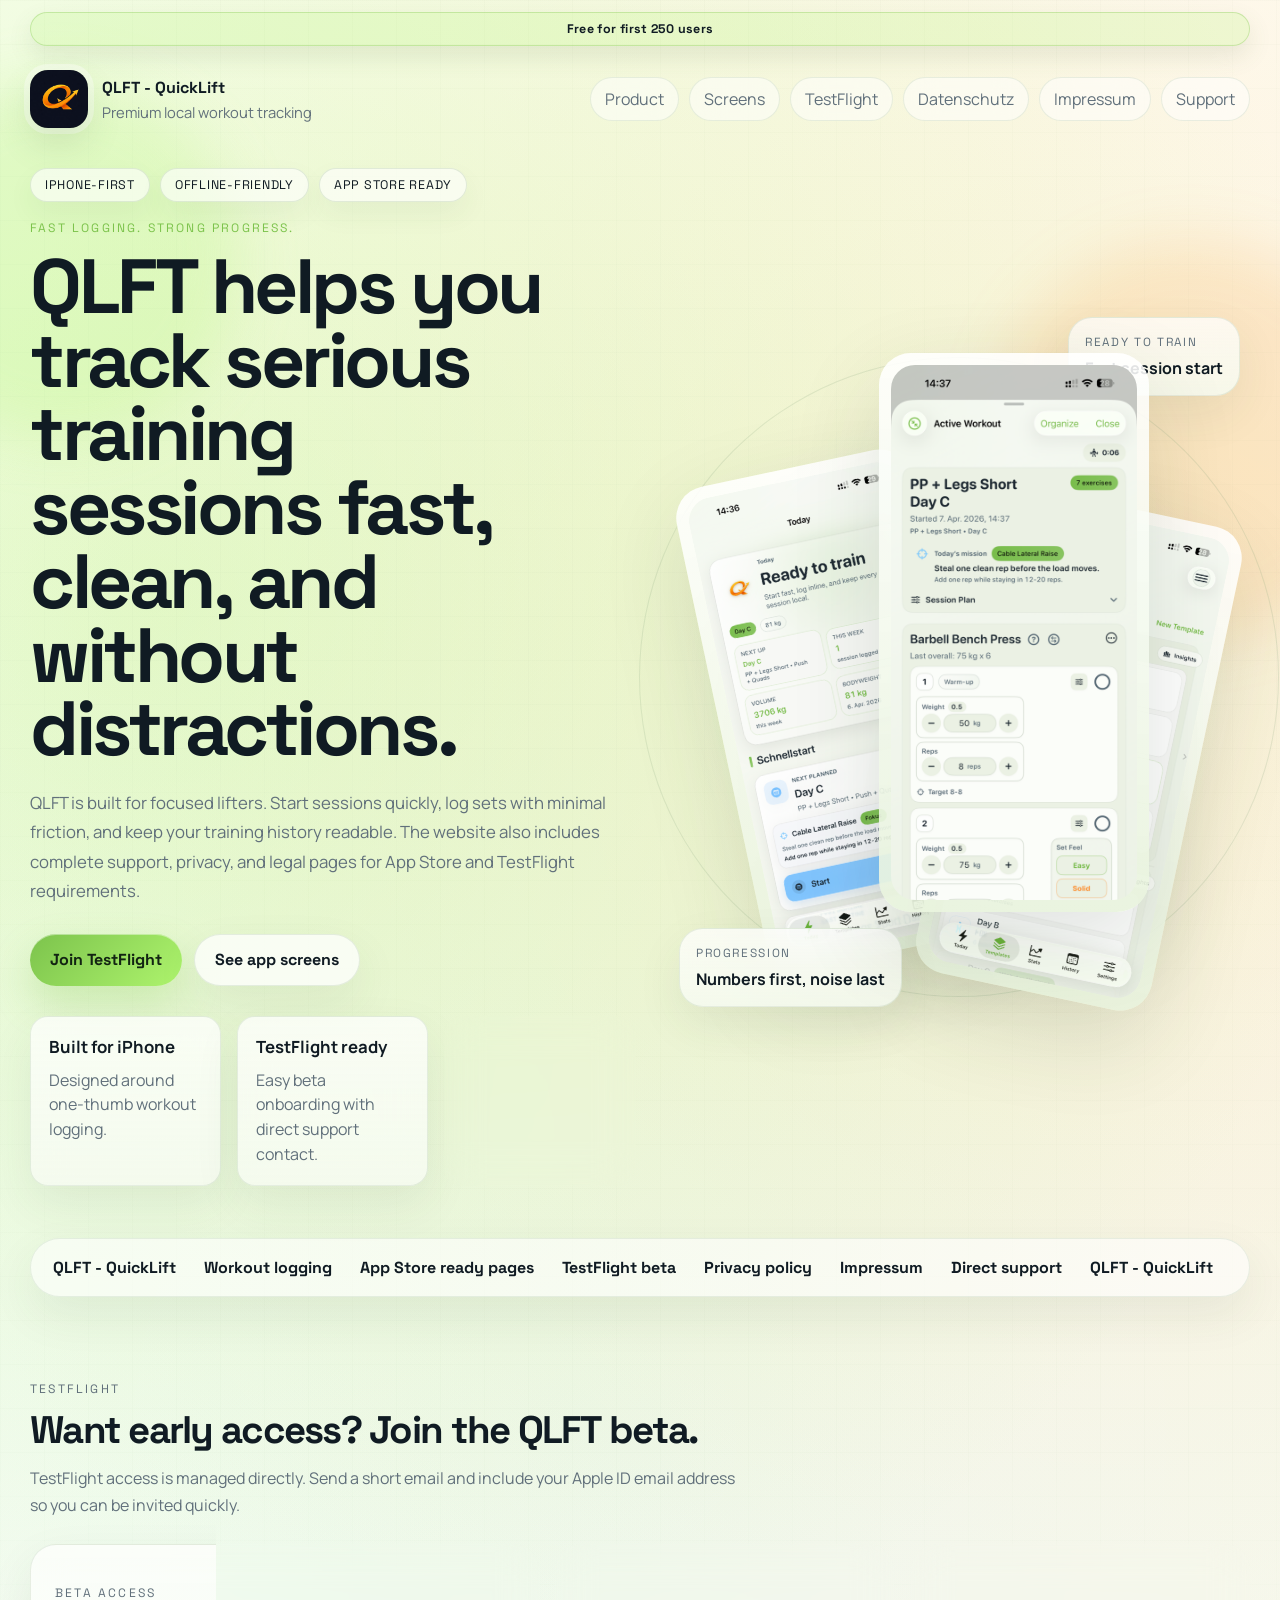
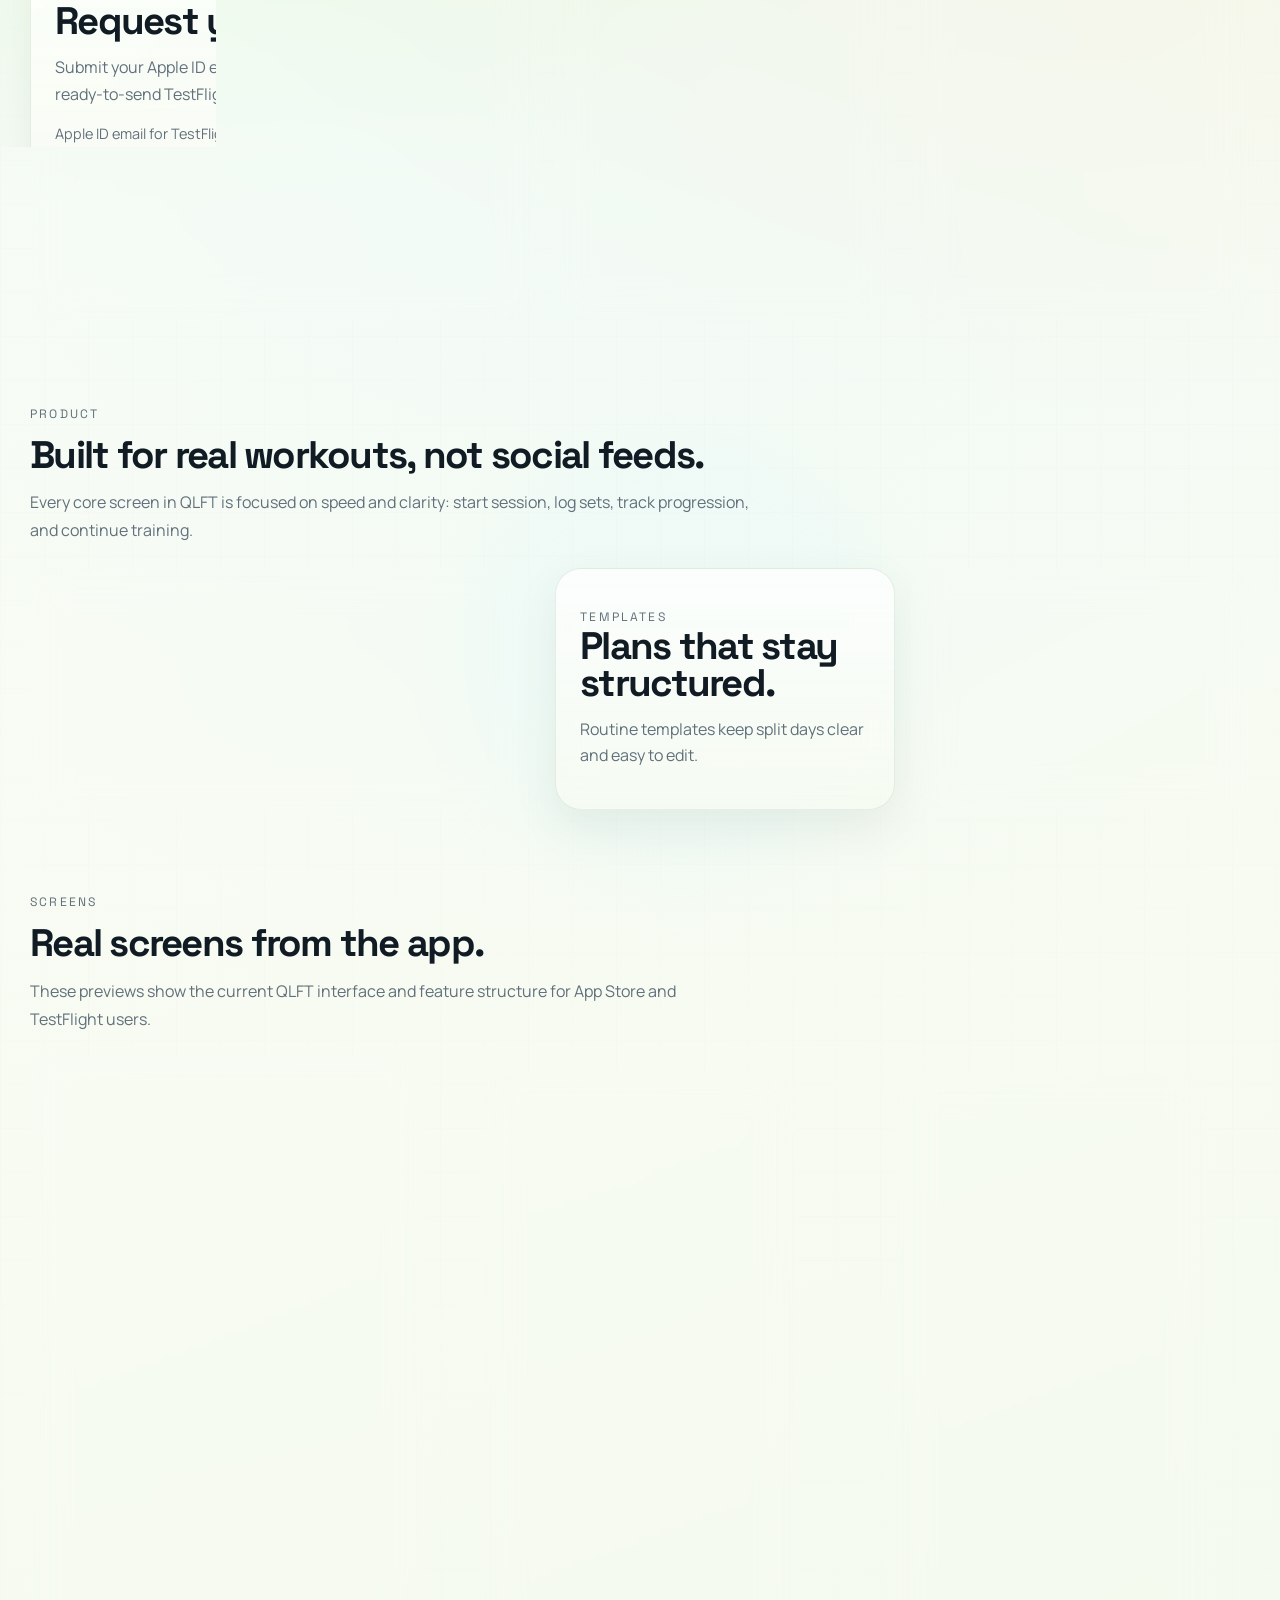
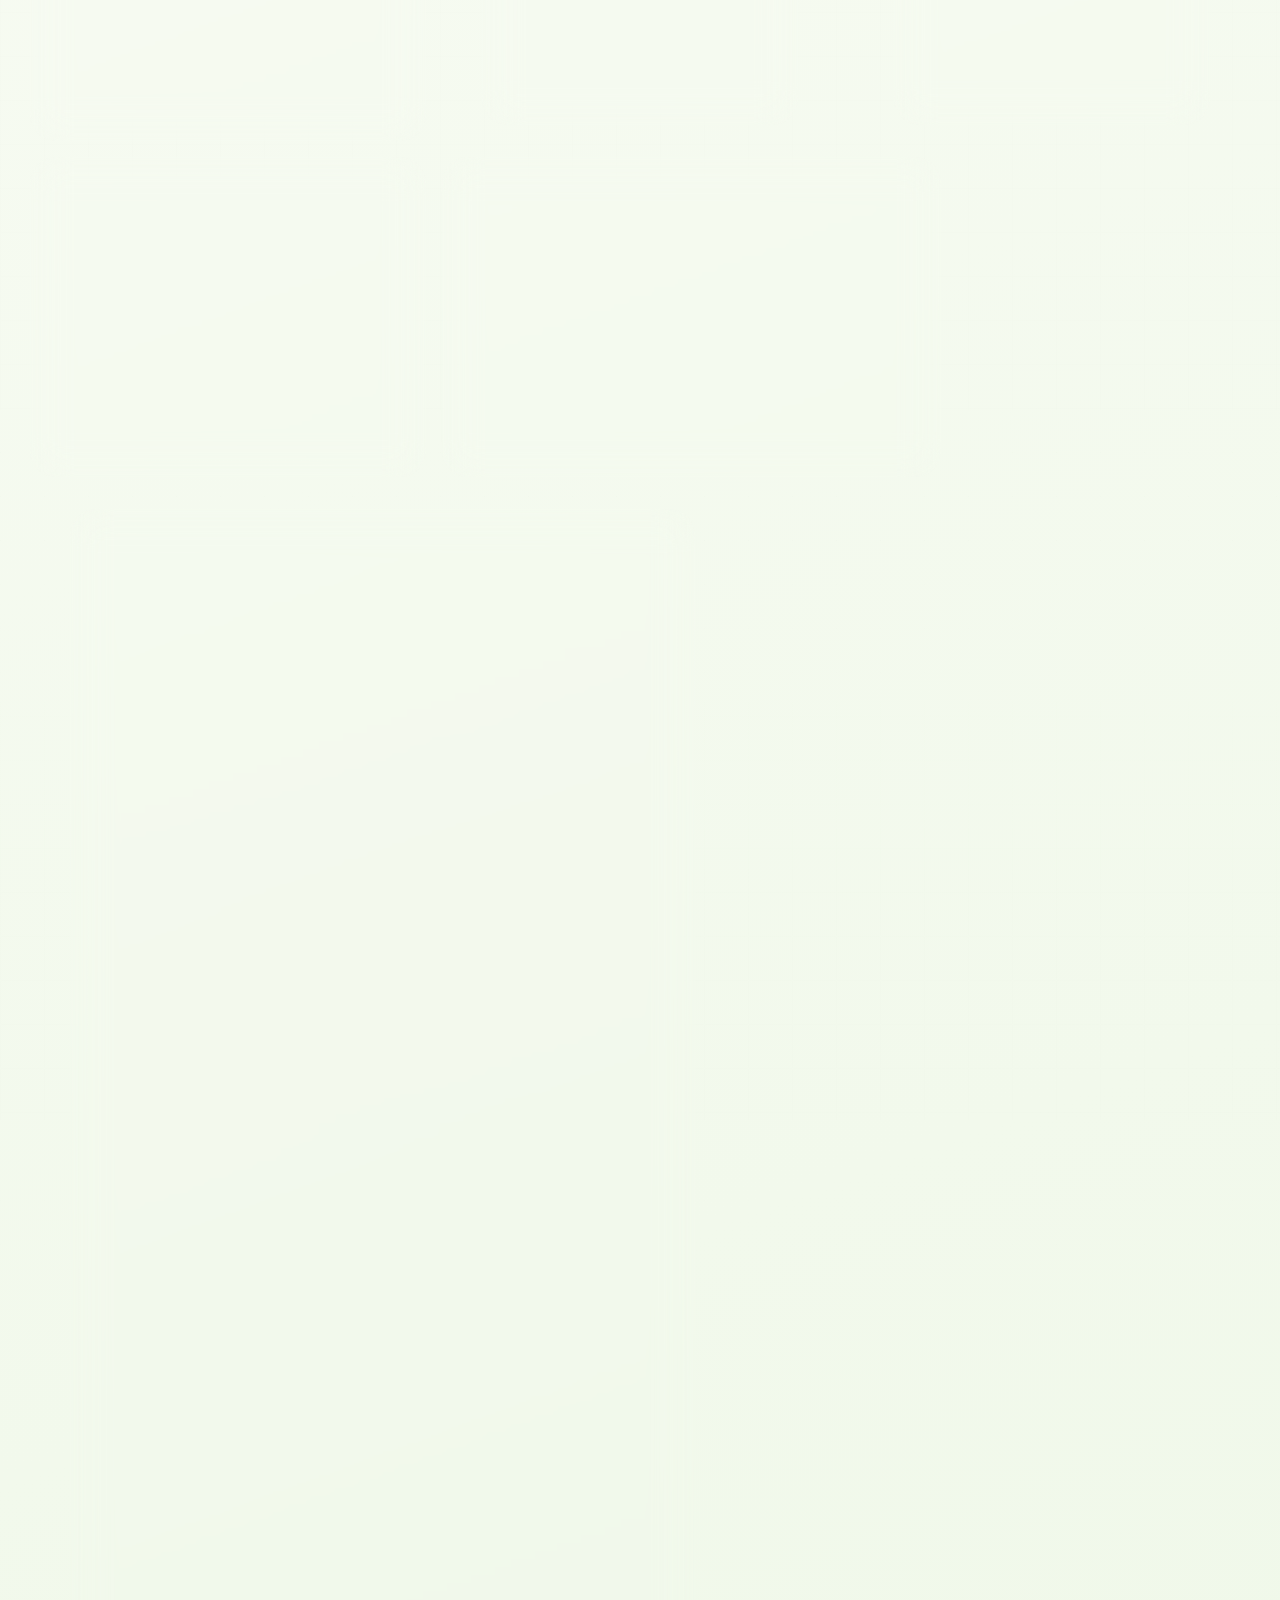
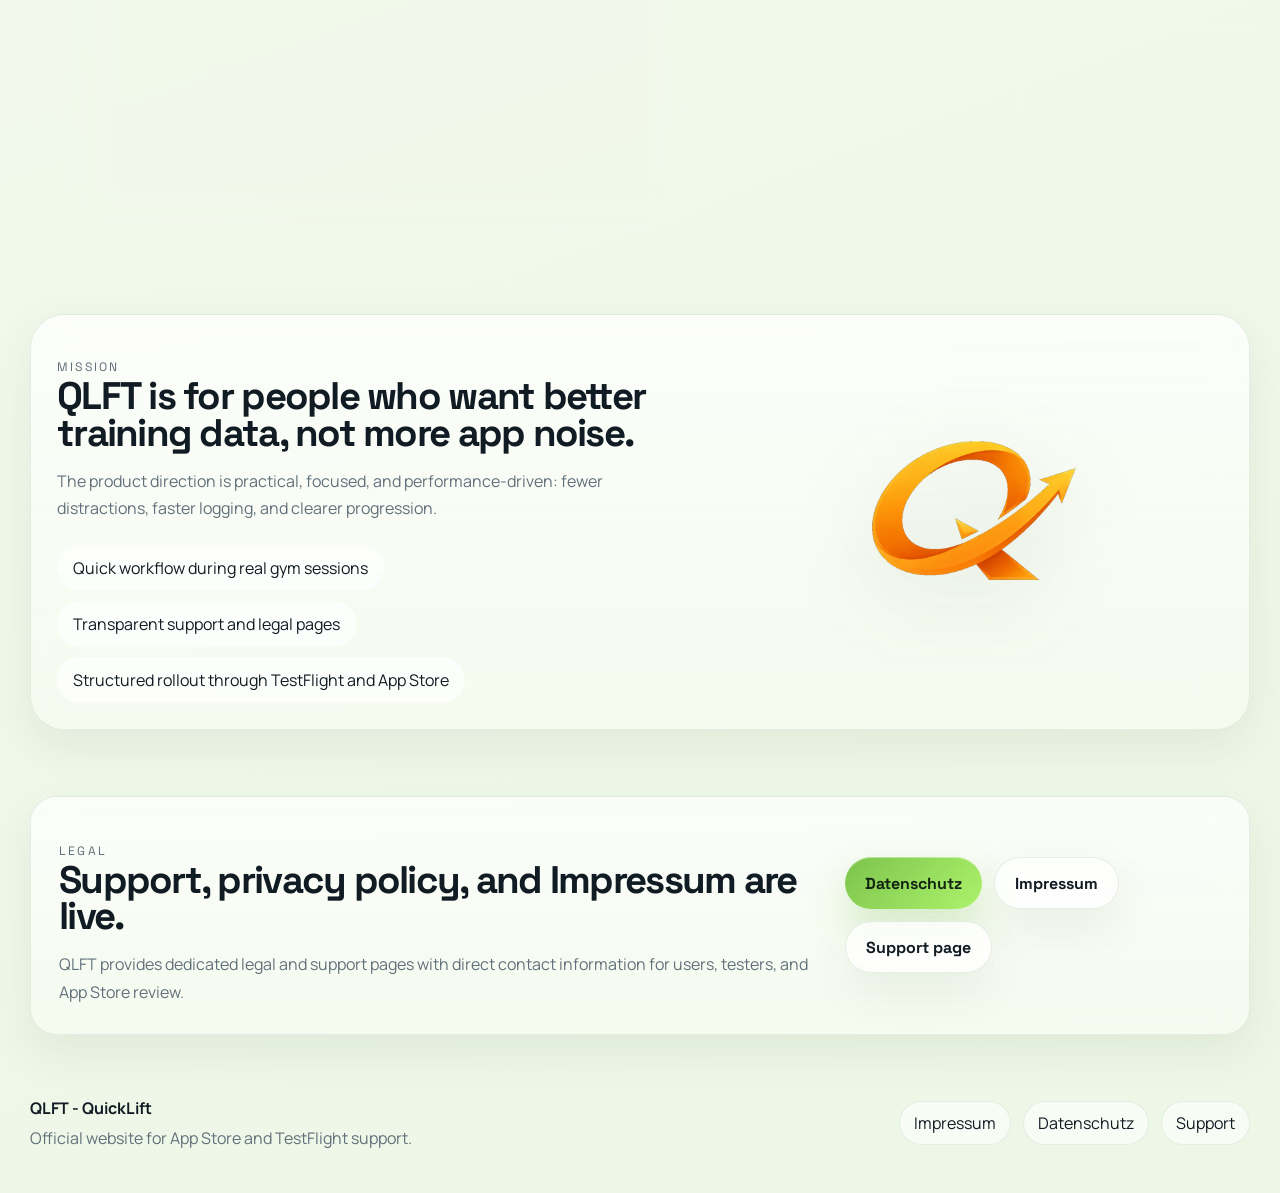
==== commit feddb91a: "Quick update" ====
--- a/docs/index.html
+++ b/docs/index.html
@@ -132,9 +132,21 @@
           <article class="feature-card feature-card-large">
             <p class="card-kicker">Beta access</p>
             <h3>Request your invite.</h3>
-            <p>
-              Email <a href="mailto:joshuabruegge@live.com">joshuabruegge@live.com</a> with the subject "QLFT TestFlight".
-            </p>
+            <p>Submit your Apple ID email and your mail app will open with a ready-to-send TestFlight request.</p>
+            <form class="beta-form" data-beta-form>
+              <label for="beta-email">Apple ID email for TestFlight</label>
+              <input
+                id="beta-email"
+                name="betaEmail"
+                type="email"
+                inputmode="email"
+                autocomplete="email"
+                placeholder="you@example.com"
+                required
+              >
+              <button class="button button-primary" type="submit">Send TestFlight request</button>
+            </form>
+            <a class="beta-mail-link" href="mailto:joshuabruegge@live.com?subject=QLFT%20TestFlight%20Request">Or email directly: joshuabruegge@live.com</a>
           </article>
 
           <article class="feature-card">
--- a/docs/styles.css
+++ b/docs/styles.css
@@ -524,6 +524,45 @@
   line-height: 1.68;
 }
 
+.beta-form {
+  display: grid;
+  gap: 10px;
+  margin-top: 14px;
+}
+
+.beta-form label {
+  font-size: 0.9rem;
+  color: var(--muted);
+}
+
+.beta-form input {
+  min-height: 48px;
+  border-radius: 14px;
+  border: 1px solid rgba(127, 160, 124, 0.28);
+  padding: 0 14px;
+  font-family: "Manrope", "Avenir Next", "Segoe UI", sans-serif;
+  font-size: 0.96rem;
+  background: rgba(255, 255, 255, 0.8);
+}
+
+.beta-form input:focus {
+  outline: 2px solid rgba(124, 195, 76, 0.48);
+  outline-offset: 2px;
+}
+
+.beta-form .button {
+  border: 0;
+  cursor: pointer;
+}
+
+.beta-mail-link {
+  display: inline-flex;
+  margin-top: 12px;
+  font-weight: 700;
+  text-decoration: underline;
+  text-underline-offset: 3px;
+}
+
 .feature-card-large {
   background:
     linear-gradient(180deg, rgba(255, 255, 255, 0.82), rgba(247, 251, 242, 0.88)),
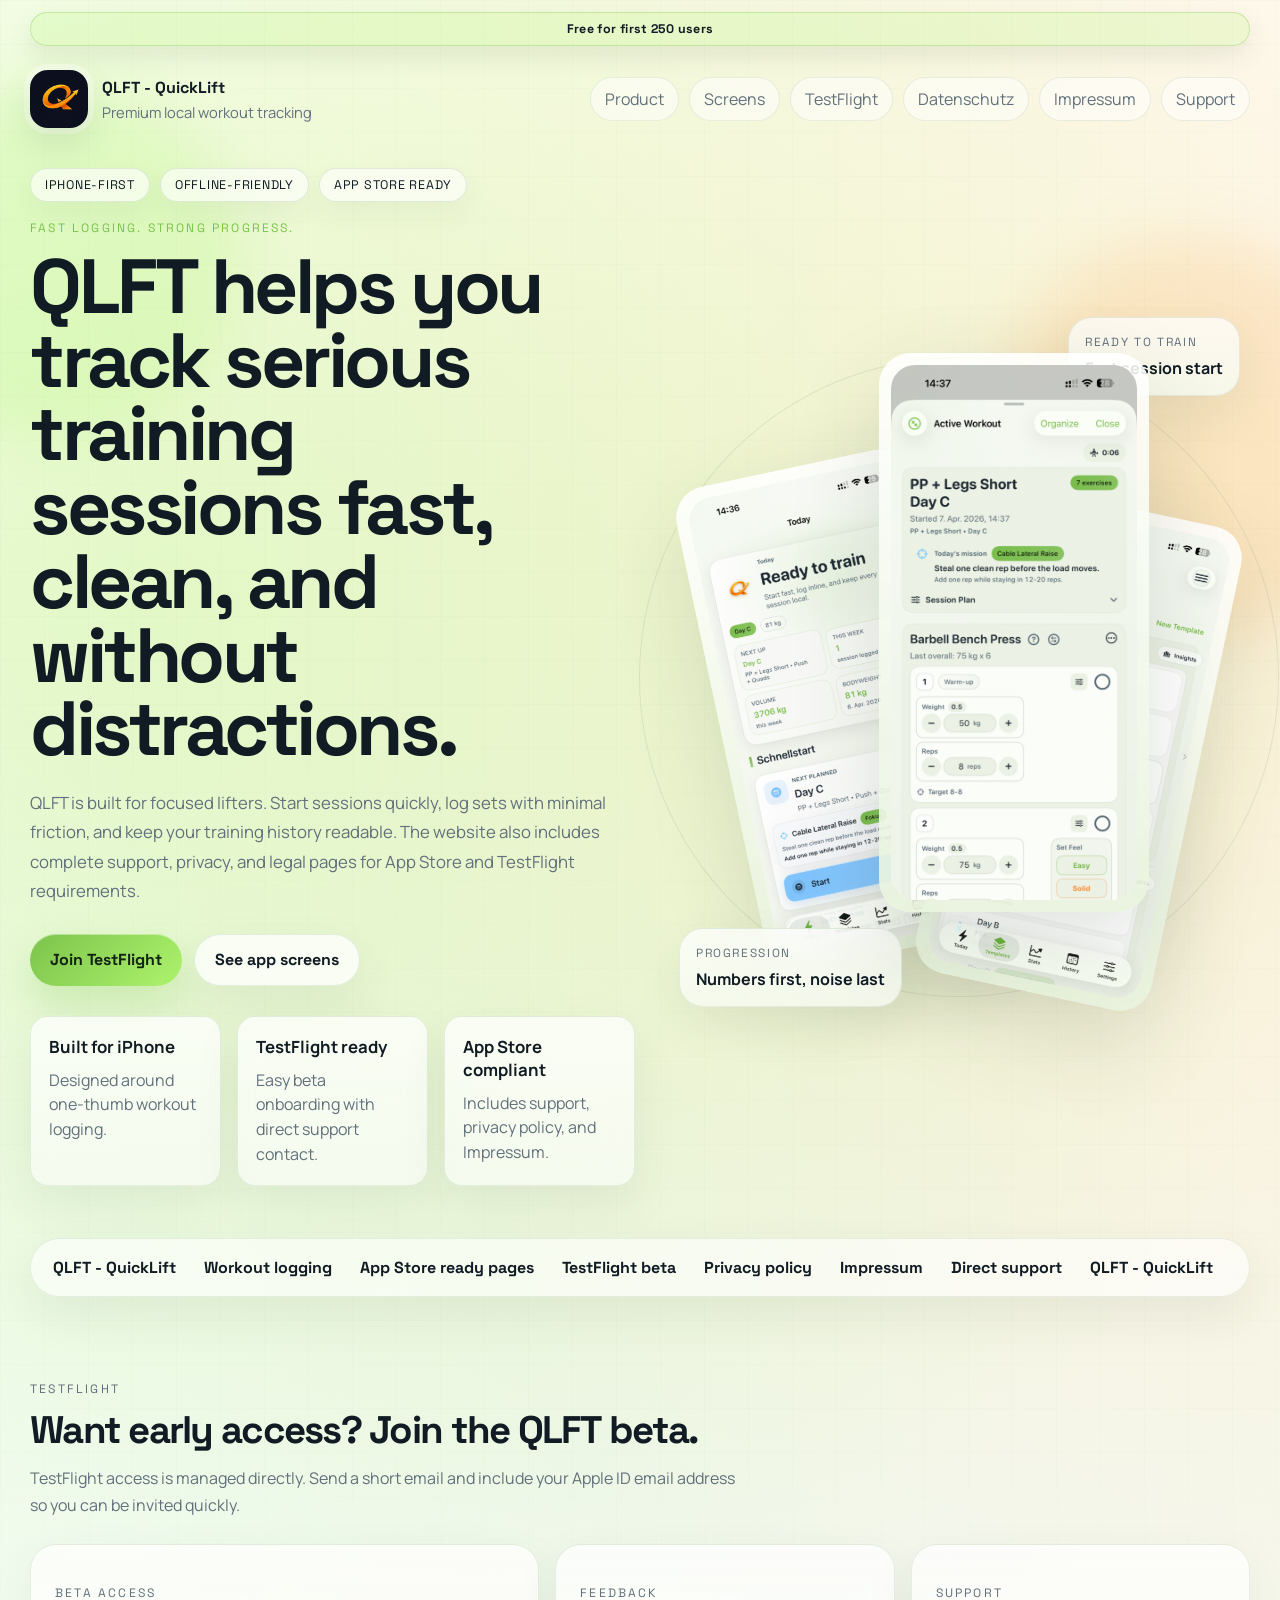
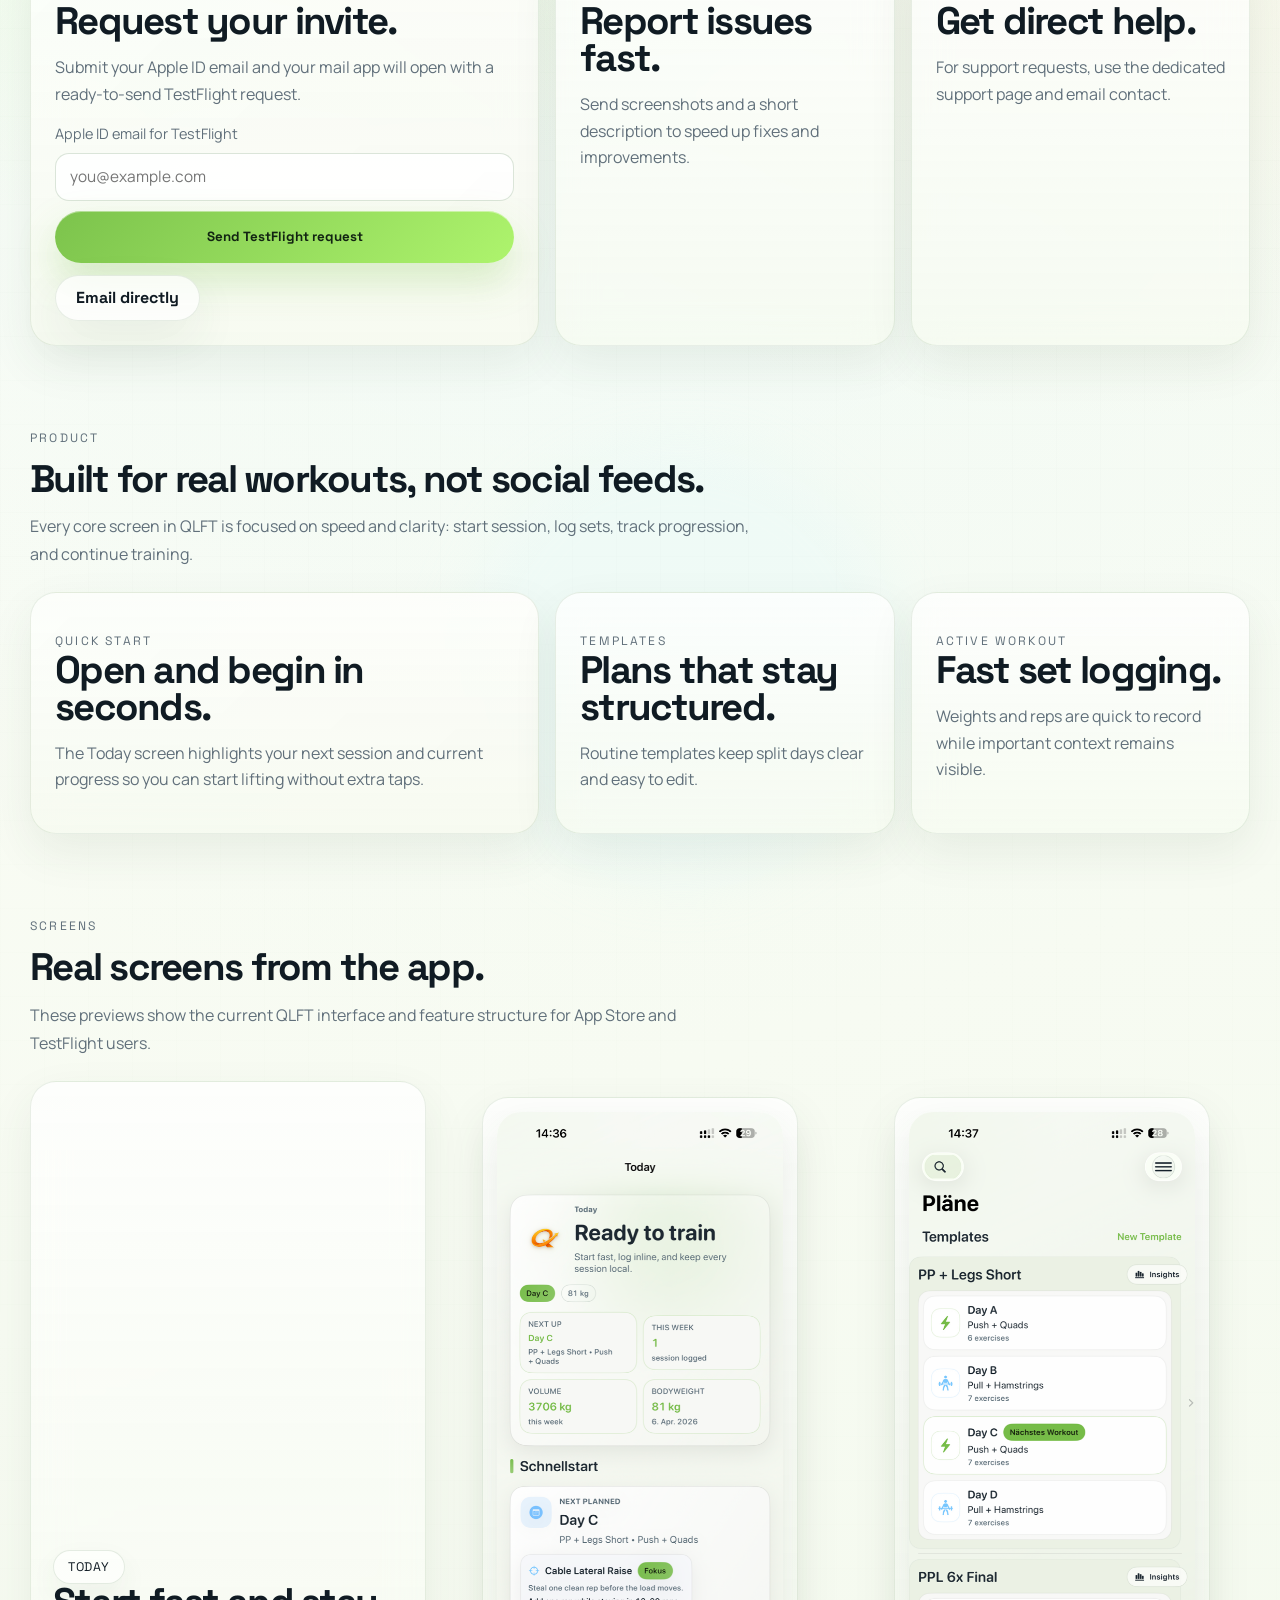
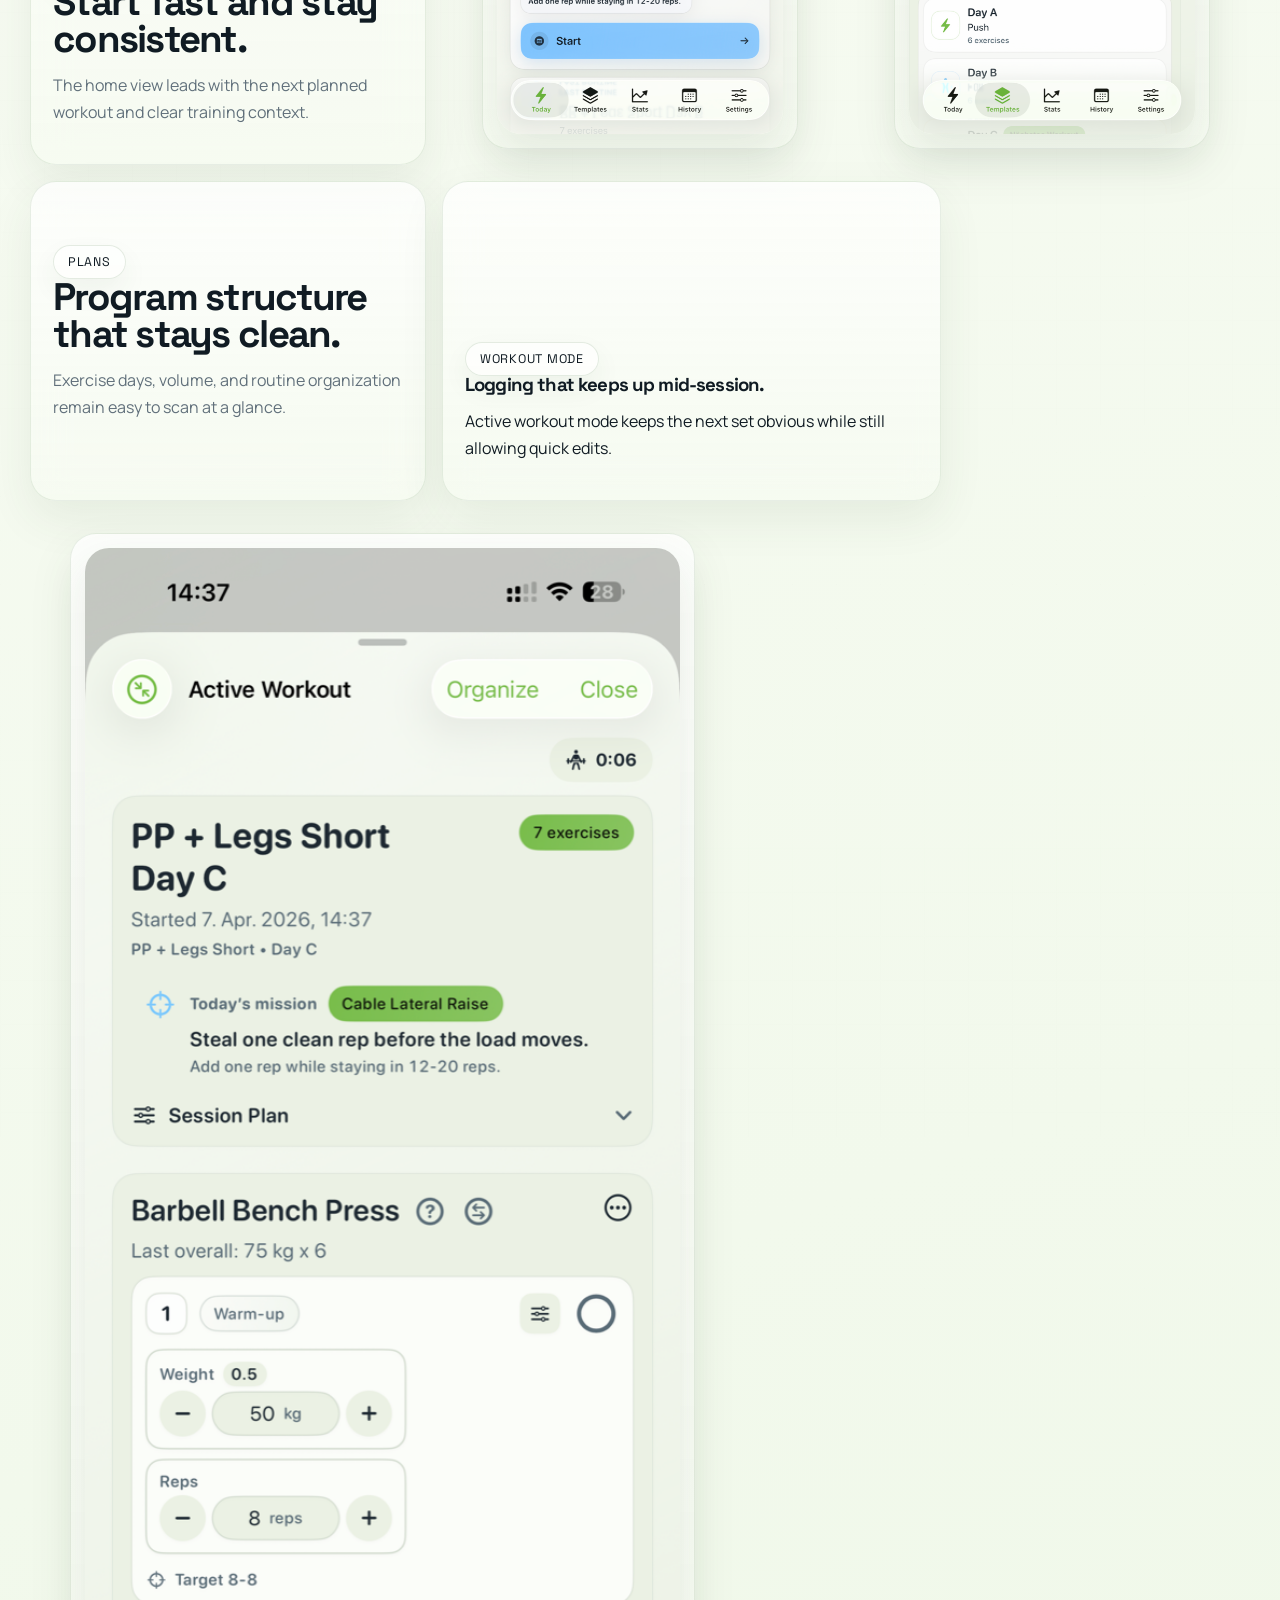
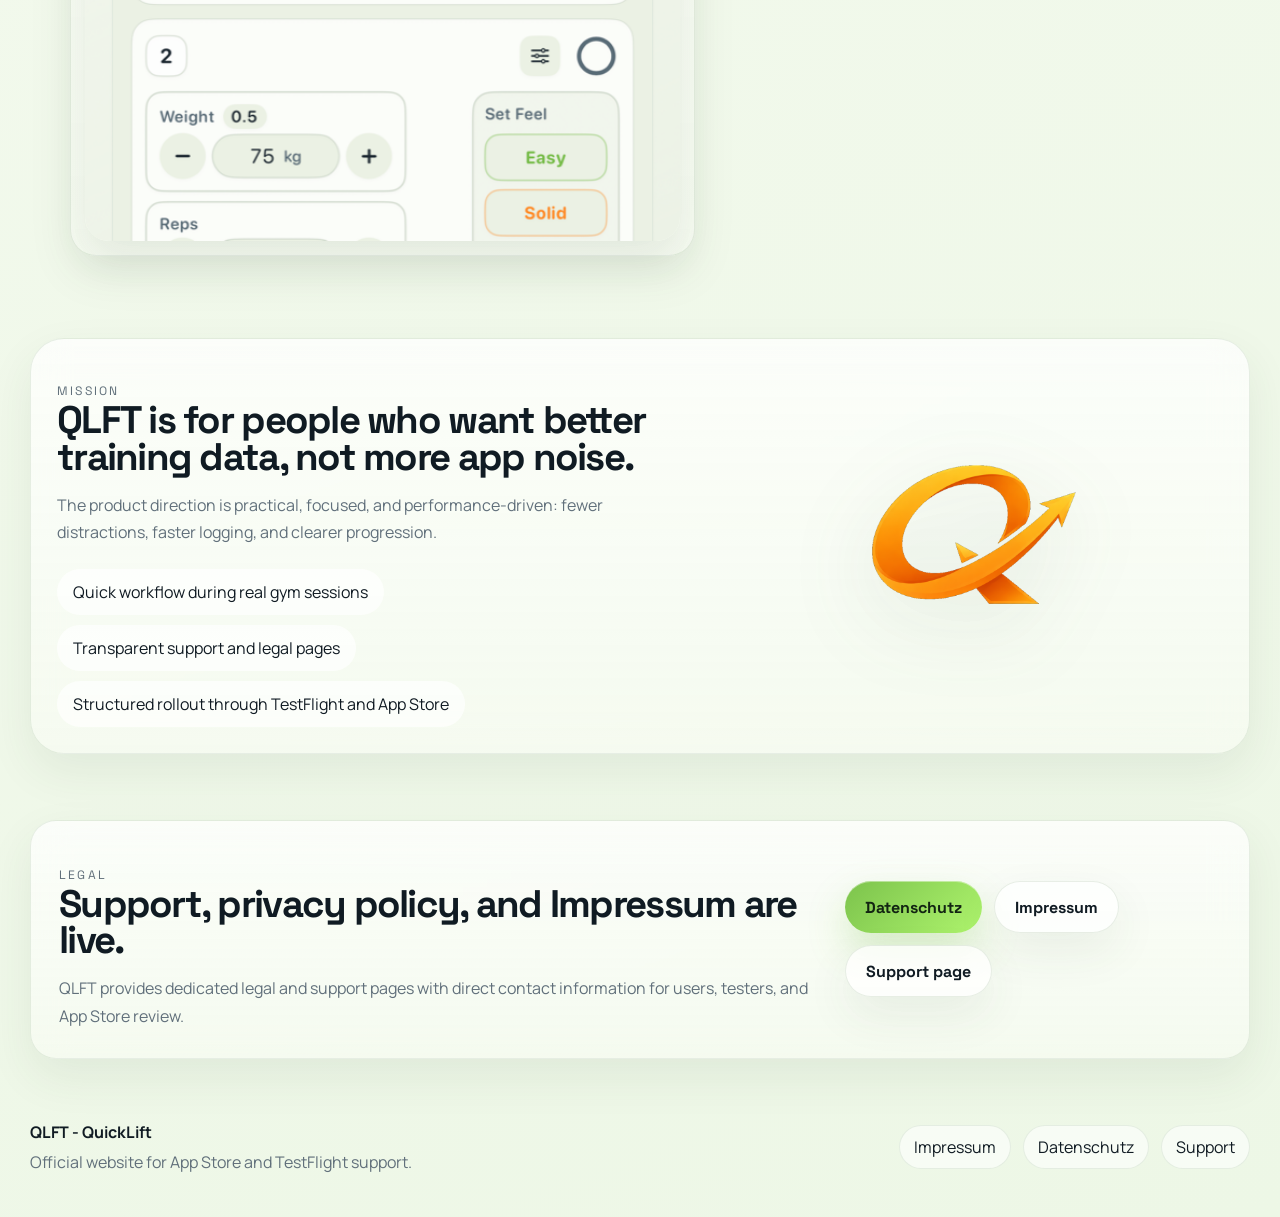
==== commit a5d5b06d: "Quick update" ====
--- a/docs/index.html
+++ b/docs/index.html
@@ -146,7 +146,9 @@
               >
               <button class="button button-primary" type="submit">Send TestFlight request</button>
             </form>
-            <a class="beta-mail-link" href="mailto:joshuabruegge@live.com?subject=QLFT%20TestFlight%20Request">Or email directly: joshuabruegge@live.com</a>
+            <div class="beta-form-actions">
+              <a class="button button-secondary beta-direct-button" href="mailto:joshuabruegge@live.com?subject=QLFT%20TestFlight%20Anfrage%20(Webseite)">Email directly</a>
+            </div>
           </article>
 
           <article class="feature-card">
--- a/docs/styles.css
+++ b/docs/styles.css
@@ -551,16 +551,19 @@
 }
 
 .beta-form .button {
+  width: 100%;
   border: 0;
   cursor: pointer;
-}
-
-.beta-mail-link {
-  display: inline-flex;
+  appearance: none;
+  -webkit-appearance: none;
+}
+
+.beta-form-actions {
   margin-top: 12px;
-  font-weight: 700;
-  text-decoration: underline;
-  text-underline-offset: 3px;
+}
+
+.beta-direct-button {
+  min-height: 46px;
 }
 
 .feature-card-large {
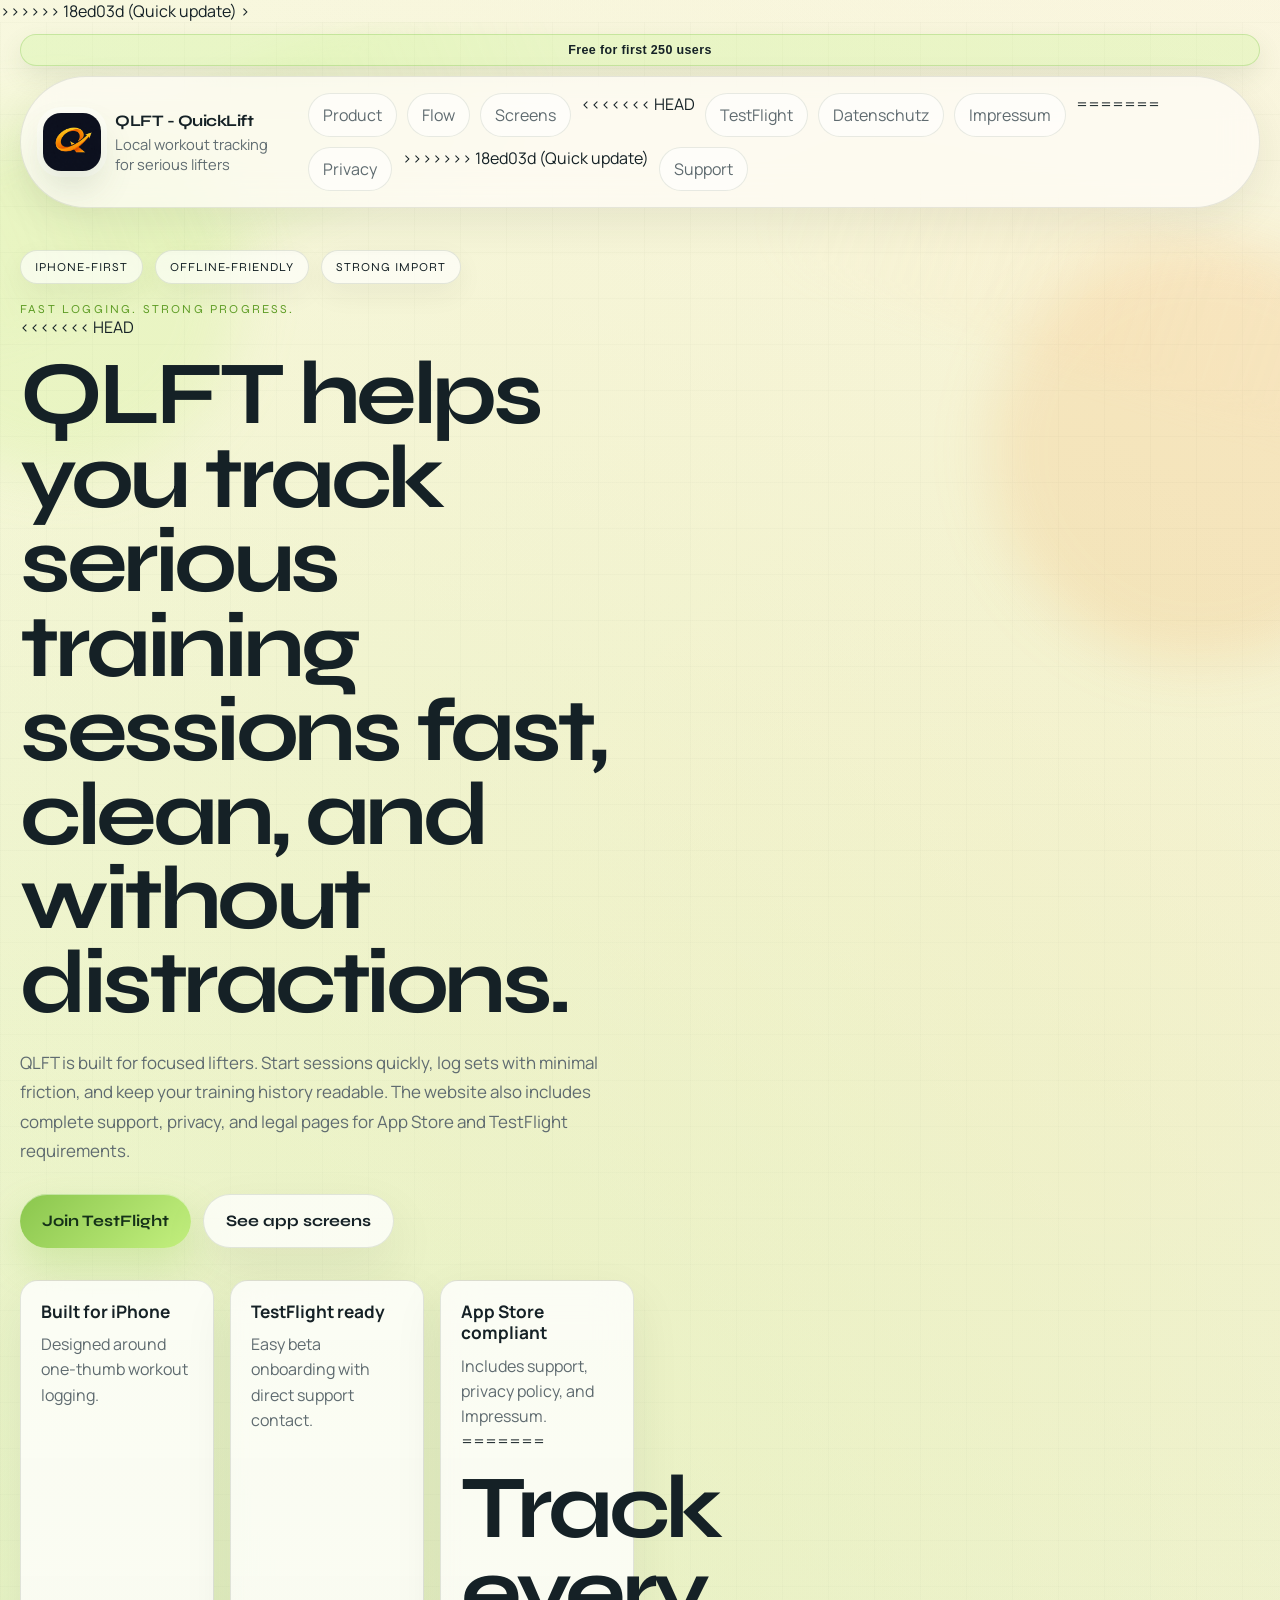
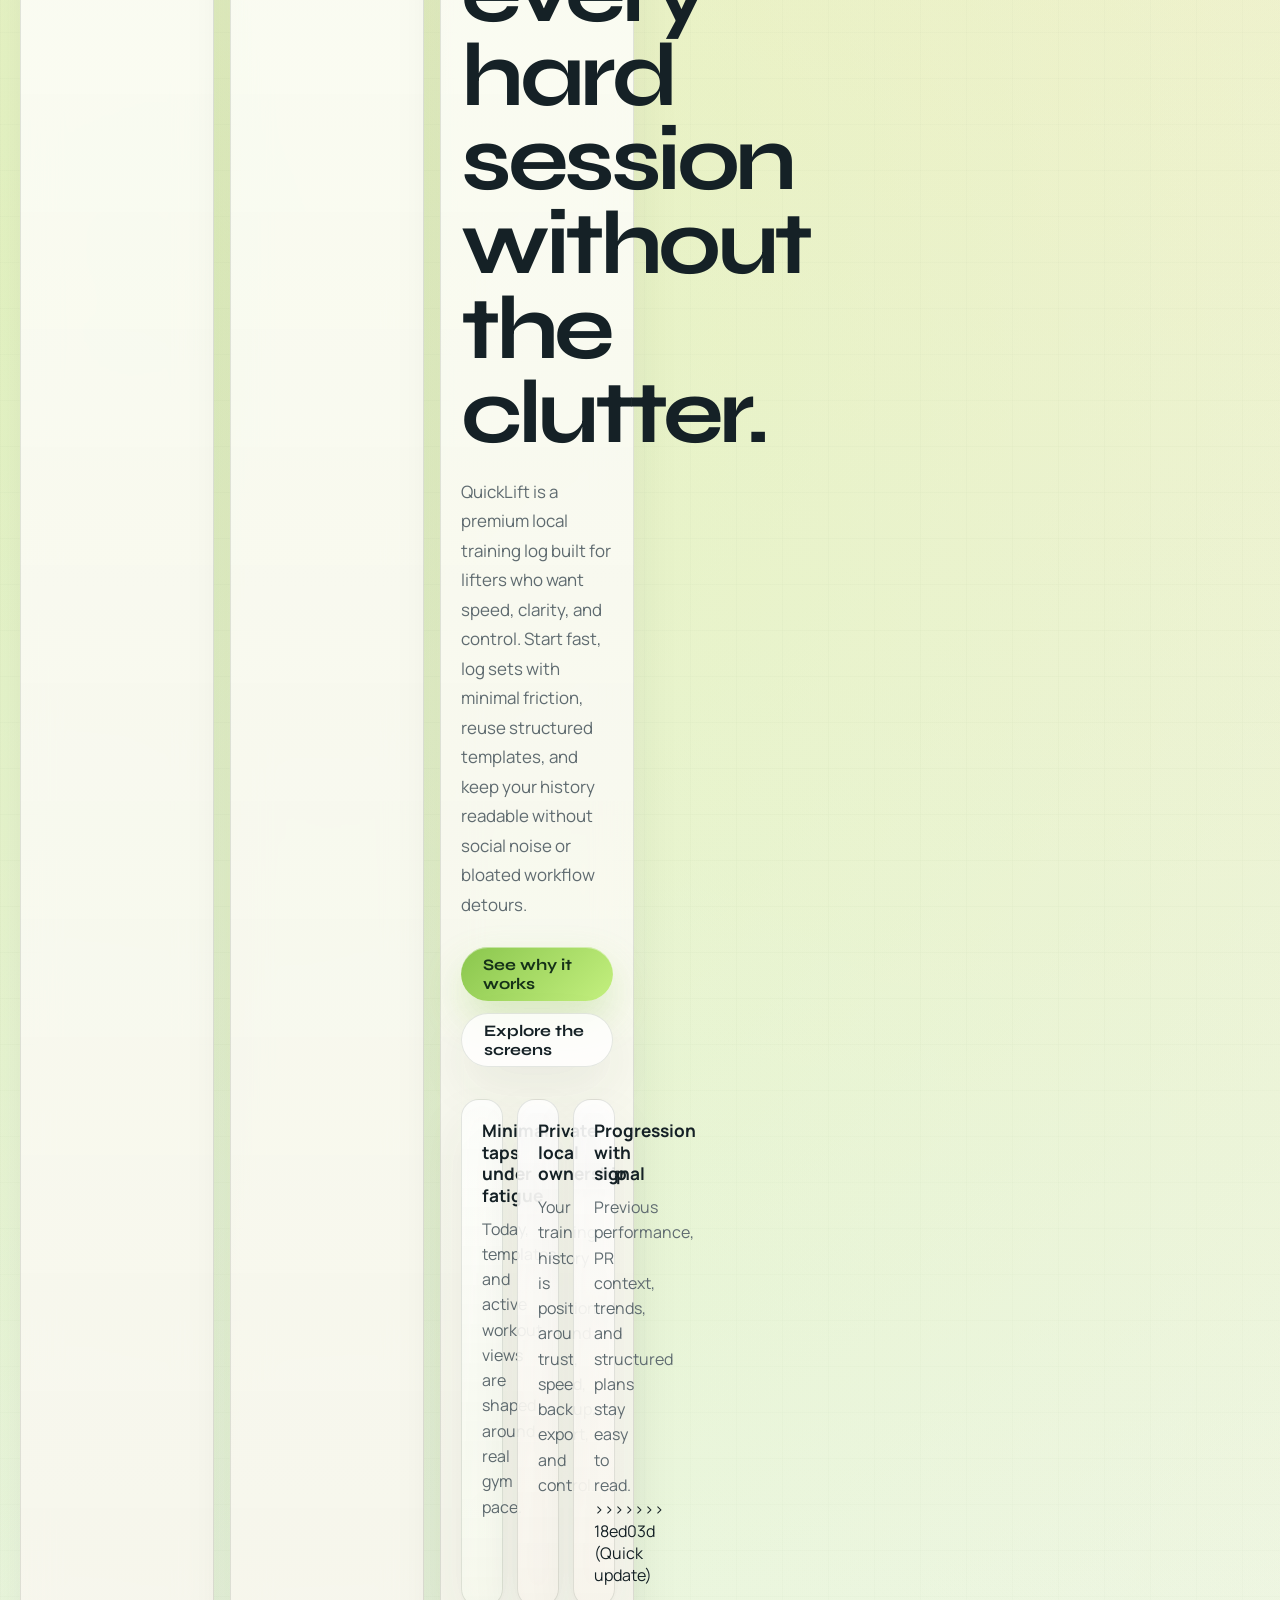
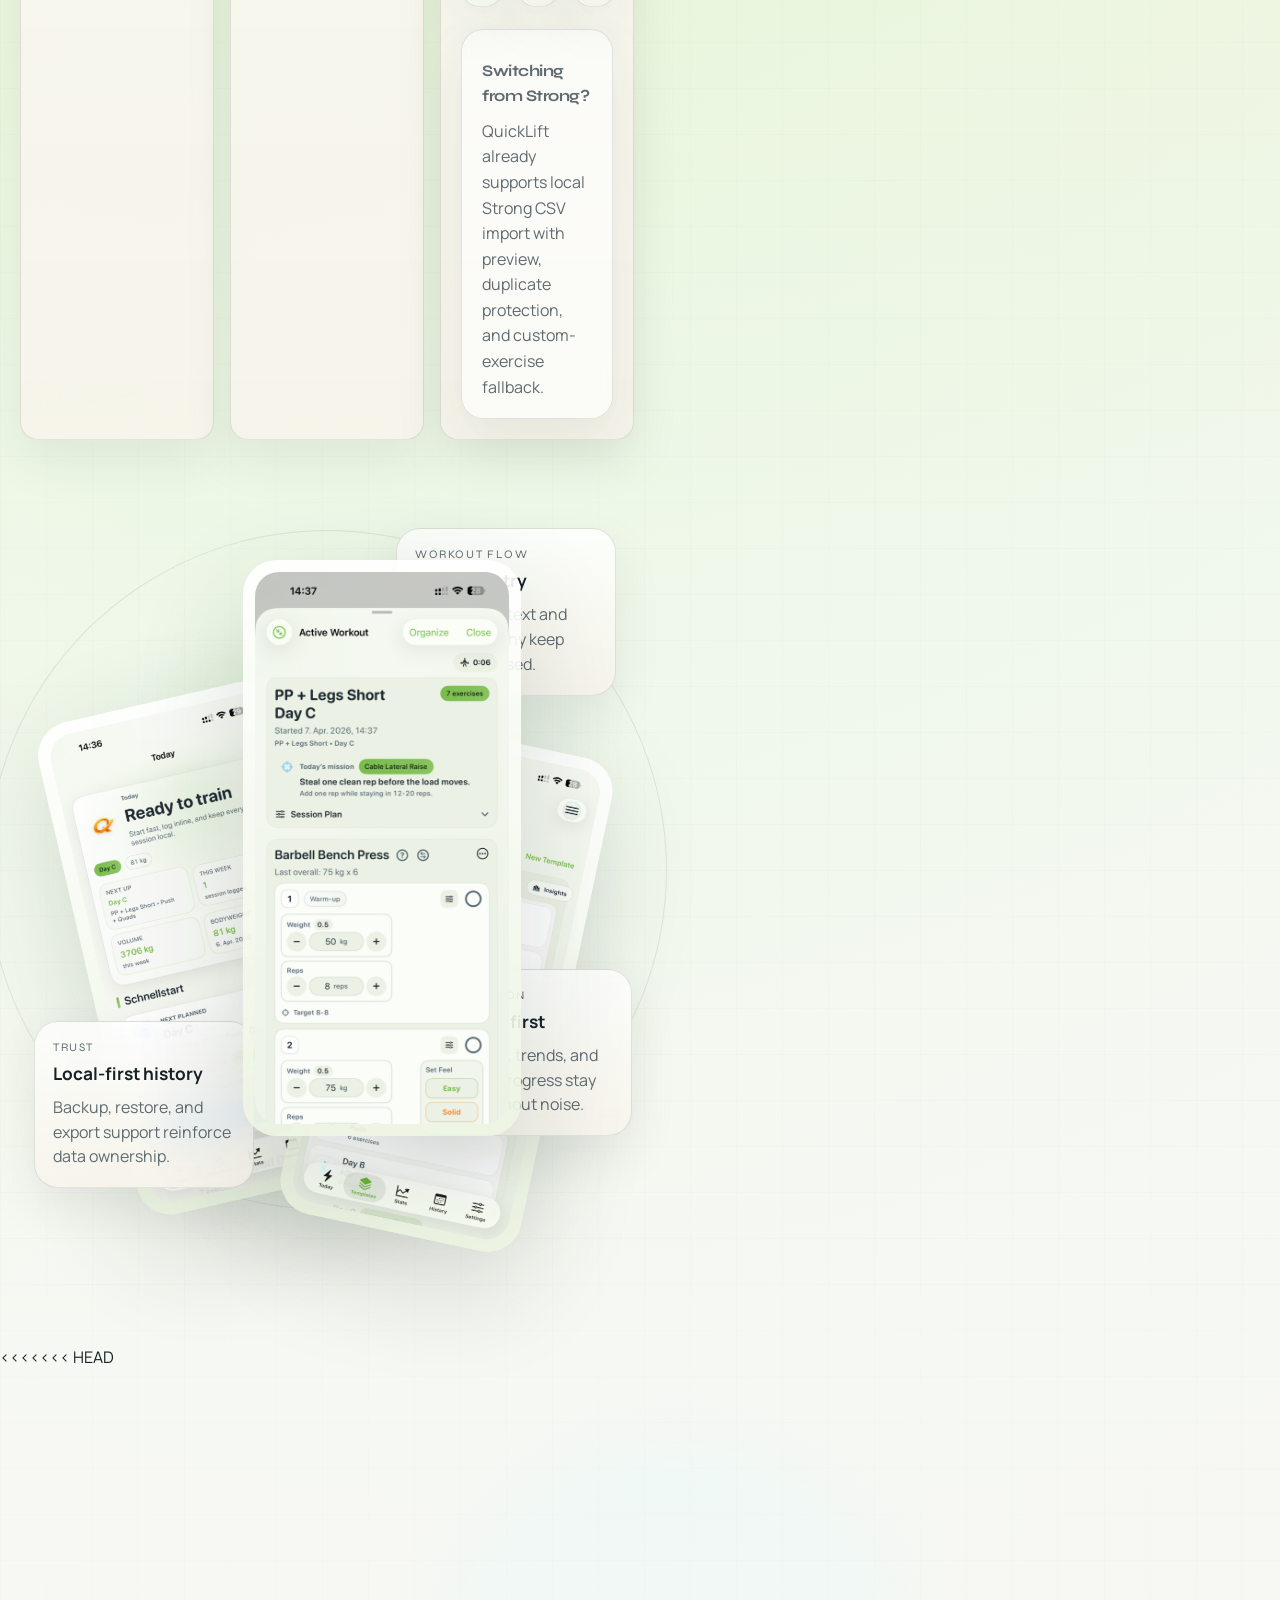
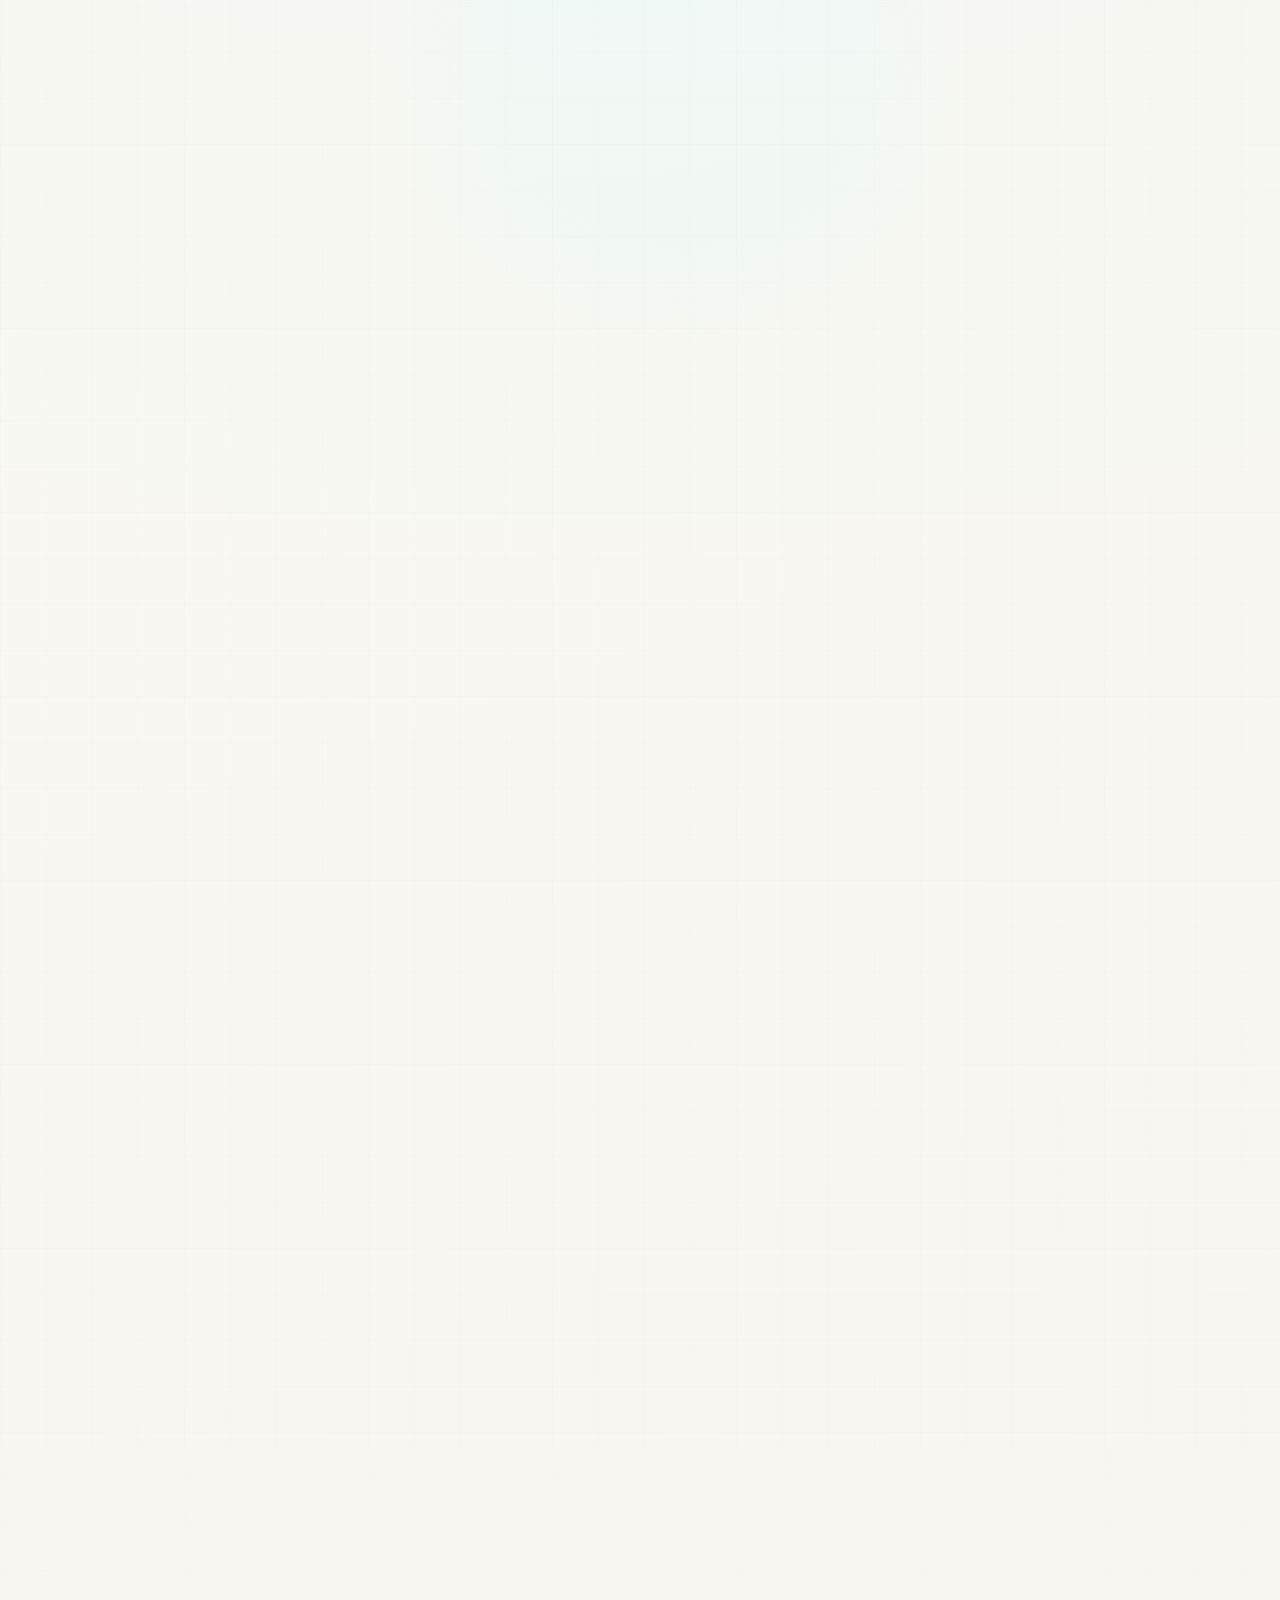
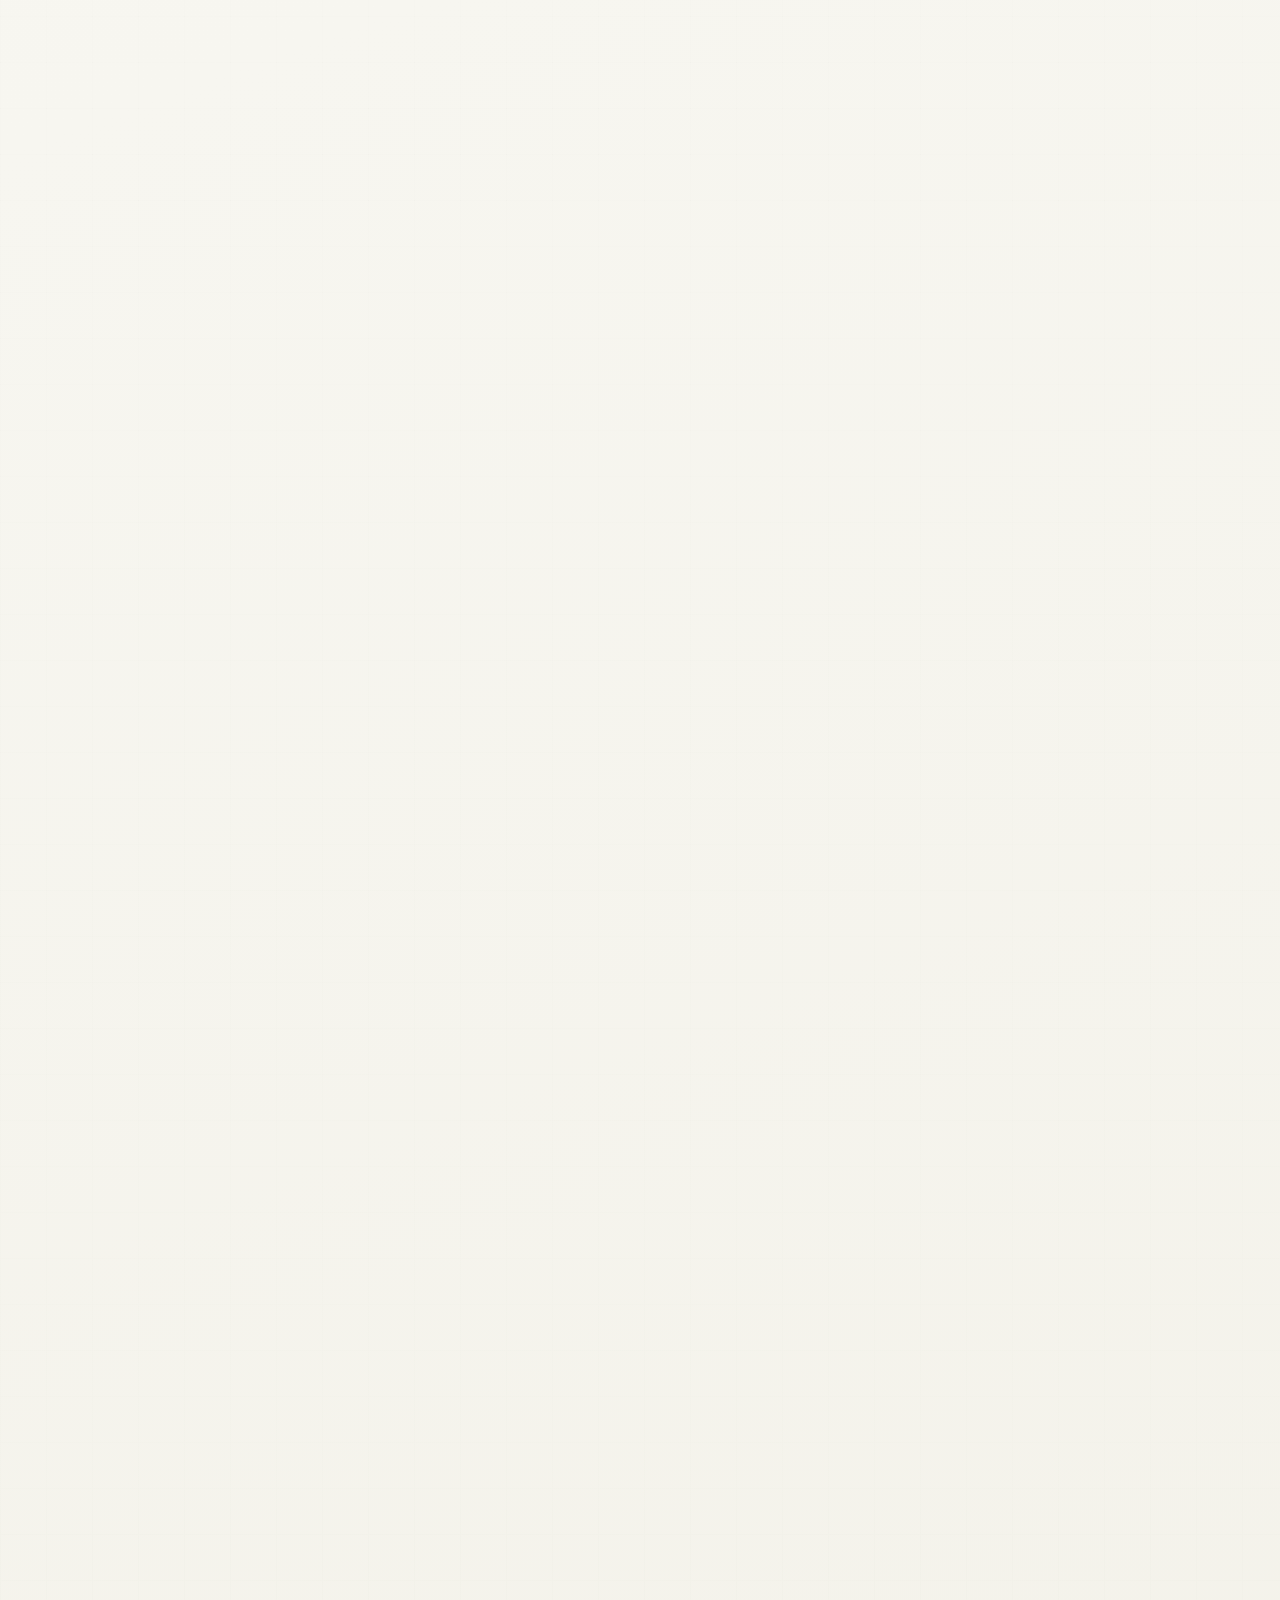
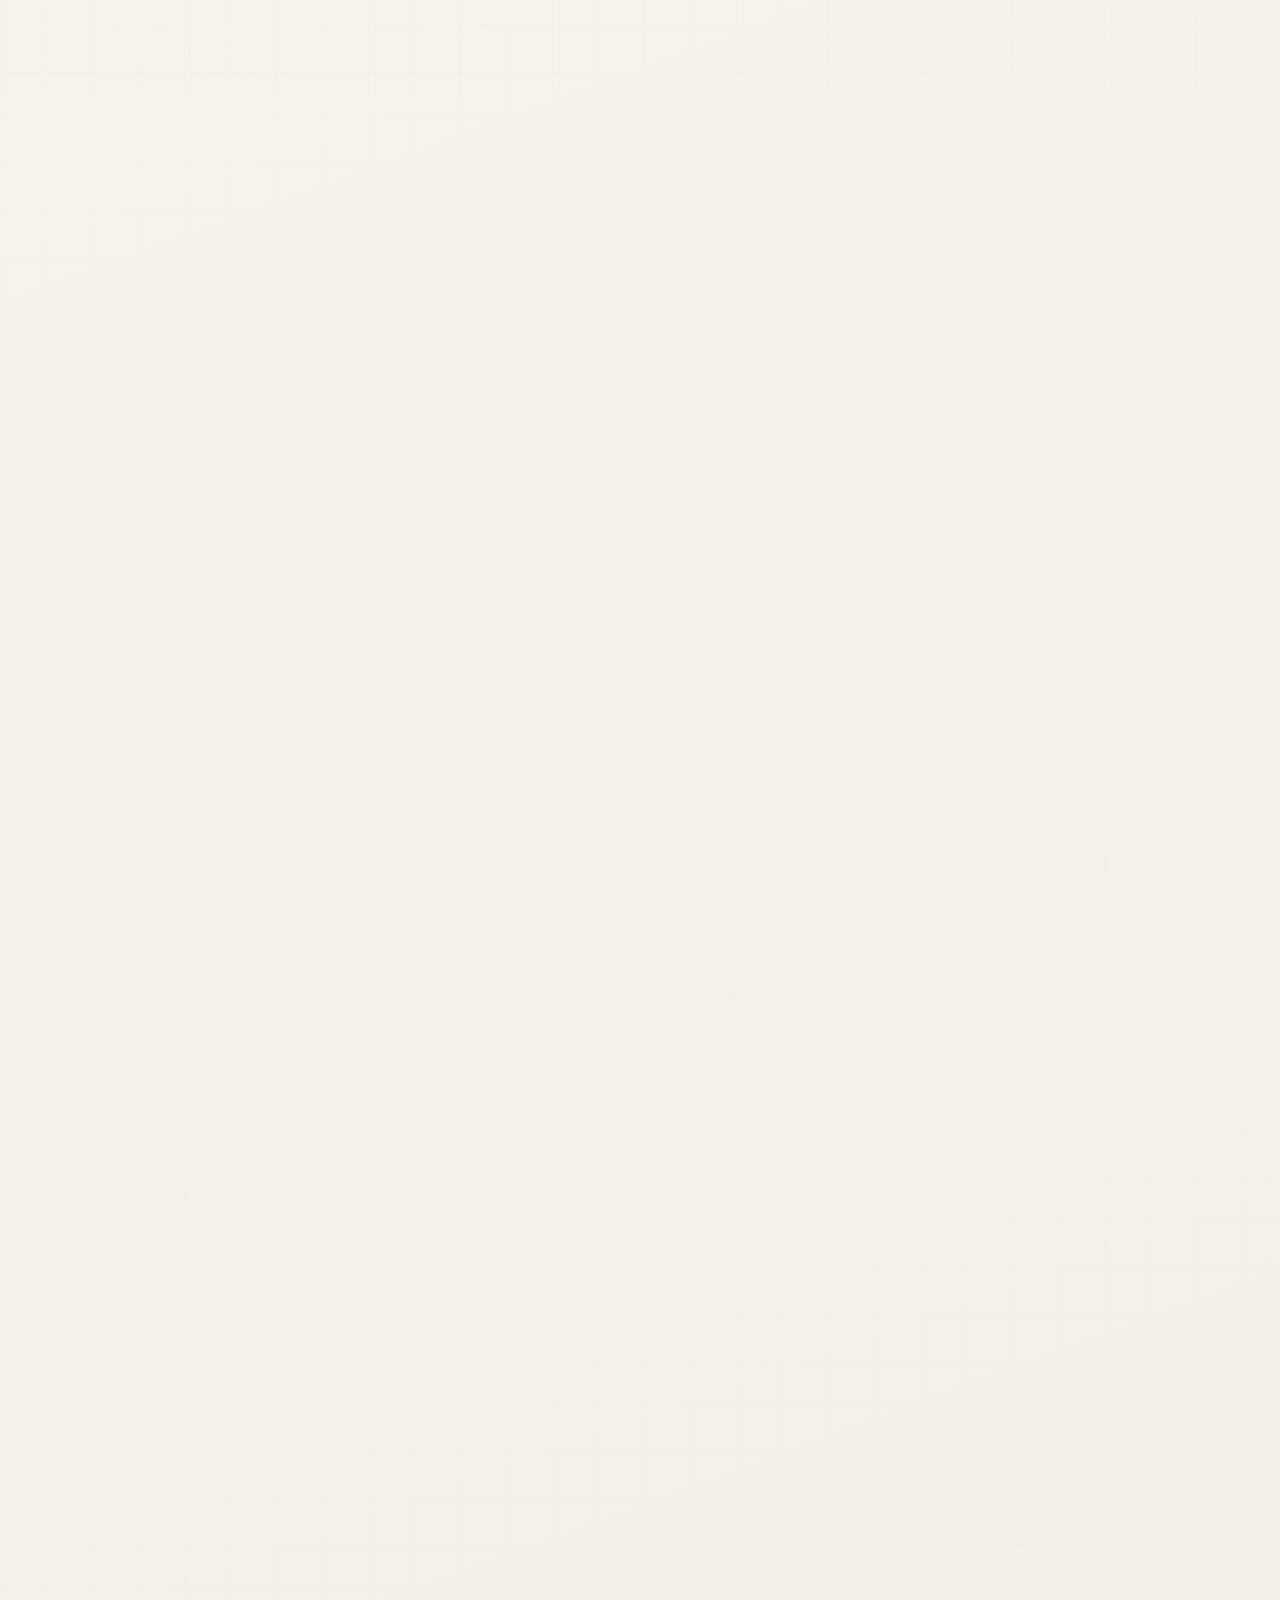
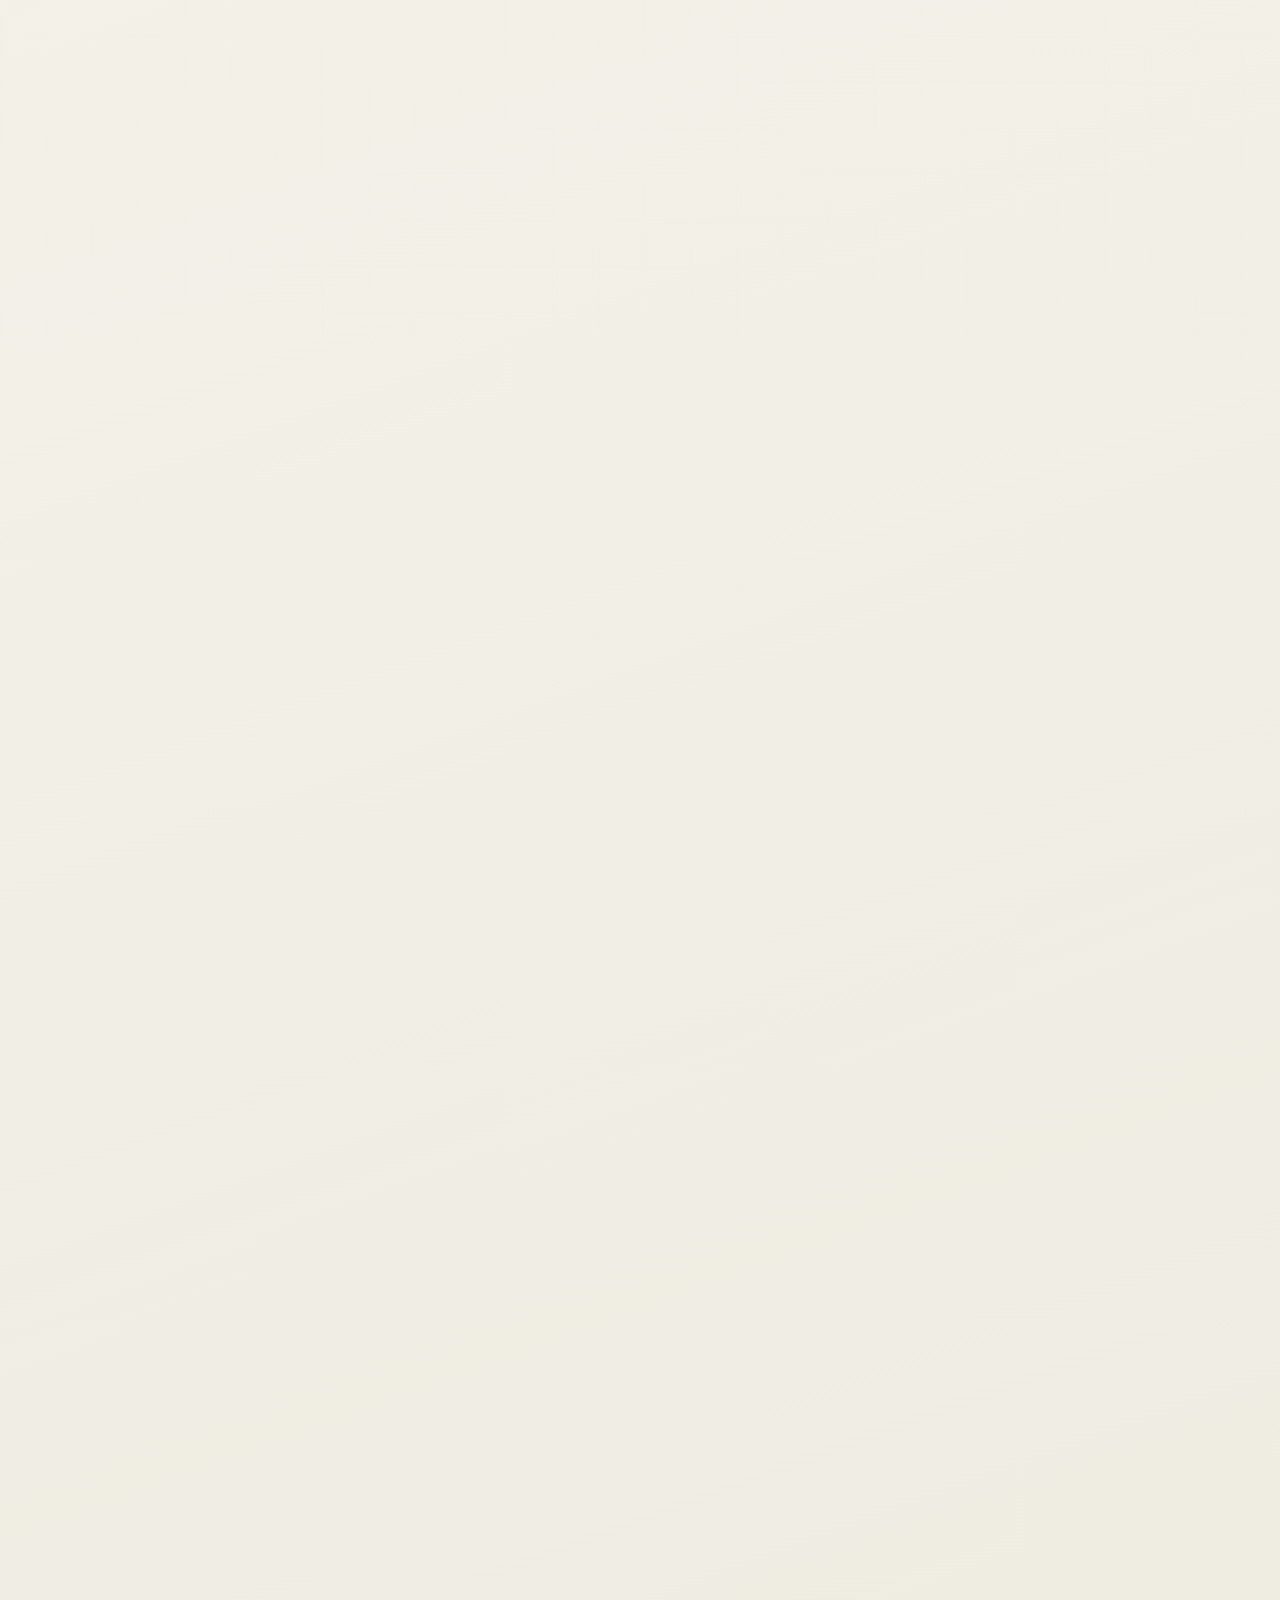
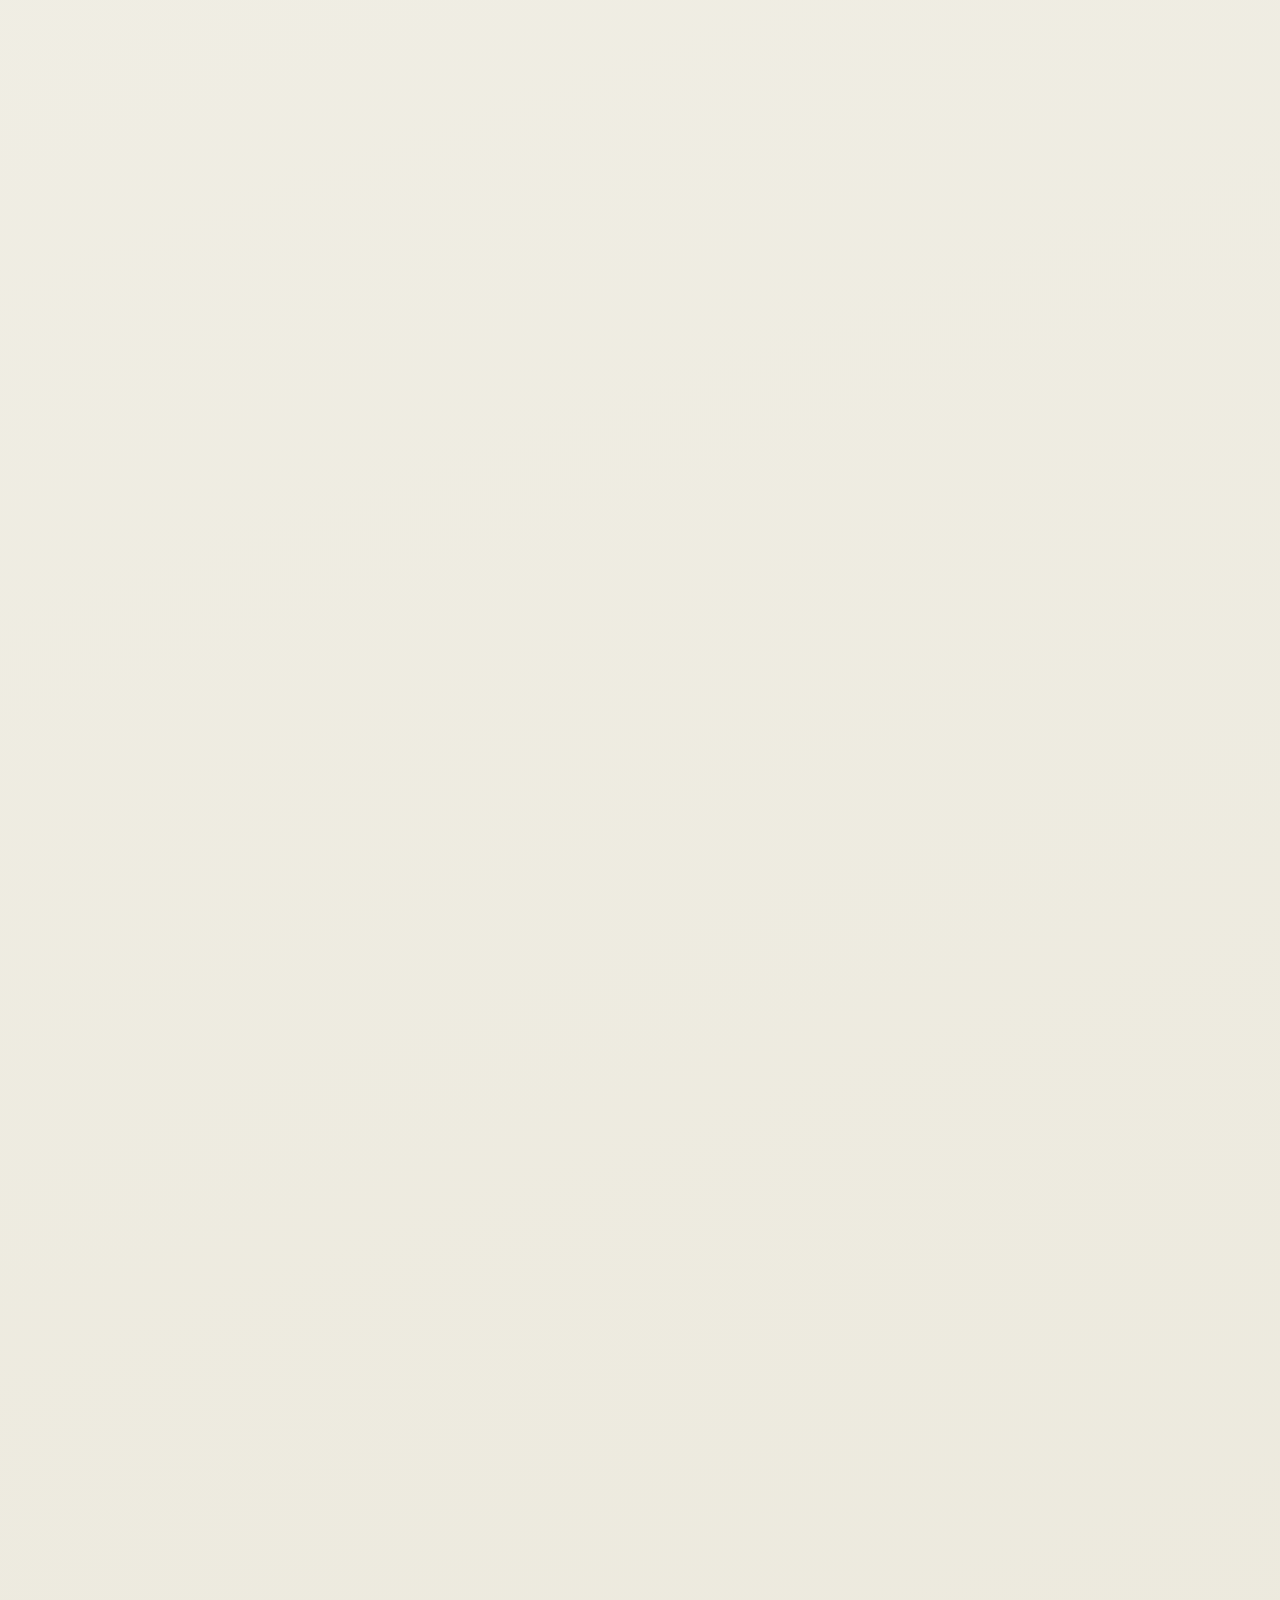
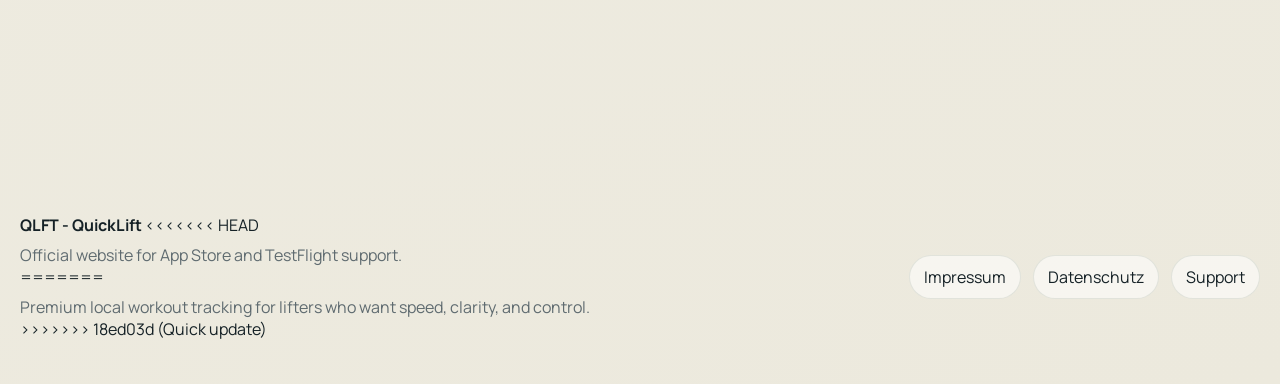
==== commit 2055ae7b: "Quick update" ====
--- a/docs/index.html
+++ b/docs/index.html
@@ -5,13 +5,17 @@
   <meta name="viewport" content="width=device-width, initial-scale=1.0">
   <meta
     name="description"
+<<<<<<< HEAD
     content="QLFT is a focused workout tracking app for iPhone with fast session logging, TestFlight access, and clear App Store support pages."
+=======
+    content="QuickLift is a premium local workout tracker for serious lifters who want fast logging, clear progression, template-based training, and private data ownership."
+>>>>>>> 18ed03d (Quick update)
   >
   <title>QLFT - QuickLift</title>
   <link rel="preconnect" href="https://fonts.googleapis.com">
   <link rel="preconnect" href="https://fonts.gstatic.com" crossorigin>
   <link
-    href="https://fonts.googleapis.com/css2?family=Space+Grotesk:wght@400;500;700&family=Manrope:wght@400;500;600;700;800&display=swap"
+    href="https://fonts.googleapis.com/css2?family=Syne:wght@500;700;800&family=Manrope:wght@400;500;600;700;800&display=swap"
     rel="stylesheet"
   >
   <link rel="icon" type="image/png" href="assets/icons/app-icon.png">
@@ -22,6 +26,8 @@
     <div class="ambient ambient-a"></div>
     <div class="ambient ambient-b"></div>
     <div class="ambient ambient-c"></div>
+    <div class="light-sweep light-sweep-a"></div>
+    <div class="light-sweep light-sweep-b"></div>
     <div class="grid-overlay"></div>
     <div class="top-banner" role="status" aria-label="Launch offer">Free for first 250 users</div>
 
@@ -30,16 +36,21 @@
         <img src="assets/icons/app-icon.png" alt="QLFT - QuickLift app icon">
         <div>
           <span class="brand-name">QLFT - QuickLift</span>
-          <span class="brand-tag">Premium local workout tracking</span>
+          <span class="brand-tag">Local workout tracking for serious lifters</span>
         </div>
       </a>
 
       <nav class="nav-links" aria-label="Primary">
         <a href="#product">Product</a>
+        <a href="#workflow">Flow</a>
         <a href="#screens">Screens</a>
+<<<<<<< HEAD
         <a href="#testflight">TestFlight</a>
         <a href="privacy.html">Datenschutz</a>
         <a href="impressum.html">Impressum</a>
+=======
+        <a href="#privacy-callout">Privacy</a>
+>>>>>>> 18ed03d (Quick update)
         <a href="support.html">Support</a>
       </nav>
     </header>
@@ -50,9 +61,10 @@
           <div class="hero-pills">
             <span>iPhone-first</span>
             <span>Offline-friendly</span>
-            <span>App Store ready</span>
+            <span>Strong import</span>
           </div>
           <p class="eyebrow">Fast logging. Strong progress.</p>
+<<<<<<< HEAD
           <h1>QLFT helps you track serious training sessions fast, clean, and without distractions.</h1>
           <p class="hero-text">
             QLFT is built for focused lifters. Start sessions quickly, log sets with minimal friction,
@@ -77,14 +89,46 @@
             <article class="stat-card">
               <strong>App Store compliant</strong>
               <span>Includes support, privacy policy, and Impressum.</span>
-            </article>
+=======
+          <h1>Track every hard session without the clutter.</h1>
+          <p class="hero-text">
+            QuickLift is a premium local training log built for lifters who want speed, clarity, and control.
+            Start fast, log sets with minimal friction, reuse structured templates, and keep your history readable
+            without social noise or bloated workflow detours.
+          </p>
+
+          <div class="hero-actions">
+            <a class="button button-primary" href="#product">See why it works</a>
+            <a class="button button-secondary" href="#screens">Explore the screens</a>
+          </div>
+
+          <div class="hero-stats">
+            <article class="stat-card accent-card">
+              <strong>Minimal taps under fatigue</strong>
+              <span>Today, templates, and active workout views are shaped around real gym pace.</span>
+            </article>
+            <article class="stat-card">
+              <strong>Private local ownership</strong>
+              <span>Your training history is positioned around trust, speed, backup, export, and control.</span>
+            </article>
+            <article class="stat-card">
+              <strong>Progression with signal</strong>
+              <span>Previous performance, PR context, trends, and structured plans stay easy to read.</span>
+>>>>>>> 18ed03d (Quick update)
+            </article>
+          </div>
+
+          <div class="hero-note">
+            <span class="hero-note-label">Switching from Strong?</span>
+            <p>QuickLift already supports local Strong CSV import with preview, duplicate protection, and custom-exercise fallback.</p>
           </div>
         </div>
 
         <div class="hero-visual" aria-hidden="true">
           <div class="hero-glow hero-glow-a"></div>
           <div class="hero-glow hero-glow-b"></div>
-          <div class="phone-stack">
+
+          <div class="hero-stack">
             <figure class="shot-card shot-card-left">
               <img src="assets/images/screen-today.png" alt="Today screen preview">
             </figure>
@@ -95,17 +139,28 @@
               <img src="assets/images/screen-plans.png" alt="Plans screen preview">
             </figure>
           </div>
+
           <div class="floating-panel panel-top">
-            <span class="panel-label">Ready to train</span>
-            <strong>Fast session start</strong>
-          </div>
+            <span class="panel-label">Workout flow</span>
+            <strong>Fast set entry</strong>
+            <p>Prefilled context and clear hierarchy keep logging focused.</p>
+          </div>
+
+          <div class="floating-panel panel-right">
+            <span class="panel-label">Progression</span>
+            <strong>Numbers first</strong>
+            <p>Templates, trends, and personal progress stay visible without noise.</p>
+          </div>
+
           <div class="floating-panel panel-bottom">
-            <span class="panel-label">Progression</span>
-            <strong>Numbers first, noise last</strong>
-          </div>
-        </div>
-      </section>
-
+            <span class="panel-label">Trust</span>
+            <strong>Local-first history</strong>
+            <p>Backup, restore, and export support reinforce data ownership.</p>
+          </div>
+        </div>
+      </section>
+
+<<<<<<< HEAD
       <section class="ticker-band section">
         <div class="ticker-track">
           <span>QLFT - QuickLift</span>
@@ -116,6 +171,17 @@
           <span>Impressum</span>
           <span>Direct support</span>
           <span>QLFT - QuickLift</span>
+=======
+      <section class="section ticker-band">
+        <div class="ticker-track" aria-label="QuickLift feature strip">
+          <span>Fast set logging</span>
+          <span>Template-based training</span>
+          <span>Progress charts and PR context</span>
+          <span>Strong CSV import</span>
+          <span>Widgets and Live Activity</span>
+          <span>Backup, restore, and export</span>
+          <span>Local-first trust</span>
+>>>>>>> 18ed03d (Quick update)
         </div>
       </section>
 
@@ -147,7 +213,7 @@
               <button class="button button-primary" type="submit">Send TestFlight request</button>
             </form>
             <div class="beta-form-actions">
-              <a class="button button-secondary beta-direct-button" href="mailto:joshuabruegge@live.com?subject=QLFT%20TestFlight%20Anfrage%20(Webseite)">Email directly</a>
+              <a class="button button-secondary beta-direct-button" data-beta-direct href="mailto:joshuabruegge@live.com?subject=QLFT%20TestFlight%20Anfrage%20(Webseite)">Email directly</a>
             </div>
           </article>
 
@@ -168,50 +234,146 @@
       <section class="section product-section" id="product">
         <div class="section-heading">
           <p class="eyebrow">Product</p>
+<<<<<<< HEAD
           <h2>Built for real workouts, not social feeds.</h2>
           <p>
             Every core screen in QLFT is focused on speed and clarity: start session, log sets, track progression, and continue training.
+=======
+          <h2>Built for the middle of a workout, not for a social feed.</h2>
+          <p>
+            The product story is strongest when it stays disciplined: faster session start, cleaner logging,
+            reusable structure, and progression insight that actually helps you train better.
+>>>>>>> 18ed03d (Quick update)
           </p>
         </div>
 
         <div class="feature-grid">
           <article class="feature-card feature-card-large">
+<<<<<<< HEAD
             <p class="card-kicker">Quick start</p>
             <h3>Open and begin in seconds.</h3>
             <p>
               The Today screen highlights your next session and current progress so you can start lifting without extra taps.
-            </p>
-          </article>
-
-          <article class="feature-card">
+=======
+            <p class="card-kicker">Today</p>
+            <h3>Open the app and know what to do next.</h3>
+            <p>
+              Quick start actions, next planned training, bodyweight, recent sessions, and focus context make the home surface
+              feel useful before the first tap.
+>>>>>>> 18ed03d (Quick update)
+            </p>
+          </article>
+
+          <article class="feature-card feature-card-tinted">
             <p class="card-kicker">Templates</p>
+<<<<<<< HEAD
             <h3>Plans that stay structured.</h3>
             <p>Routine templates keep split days clear and easy to edit.</p>
-          </article>
-
-          <article class="feature-card">
+=======
+            <h3>Programs stay structured and easy to reuse.</h3>
+            <p>Split days, versioned routine editing, folders, and starter flows keep serious training plans tidy.</p>
+>>>>>>> 18ed03d (Quick update)
+          </article>
+
+          <article class="feature-card feature-card-tinted-alt">
             <p class="card-kicker">Active workout</p>
+<<<<<<< HEAD
             <h3>Fast set logging.</h3>
             <p>Weights and reps are quick to record while important context remains visible.</p>
-          </article>
+=======
+            <h3>Logging stays readable under fatigue.</h3>
+            <p>Previous performance, set tags, progression cues, and in-line edits support pace without visual overload.</p>
+>>>>>>> 18ed03d (Quick update)
+          </article>
+
+          <article class="feature-card feature-card-wide">
+            <p class="card-kicker">Progress and history</p>
+            <h3>See what is improving without leaving the training mindset.</h3>
+            <p>
+              Weekly volume, frequency, estimated 1RM, body metrics, and workout history turn the app into a real training record,
+              not just a stopwatch with notes.
+            </p>
+          </article>
+        </div>
+      </section>
+
+      <section class="section workflow-section" id="workflow">
+        <div class="section-heading">
+          <p class="eyebrow">Flow</p>
+          <h2>A landing page that sells the actual product loop.</h2>
+          <p>
+            Instead of trying to market every advanced setting equally, the page now leads with the journey that matters most:
+            start, log, review, and keep control of your training data.
+          </p>
+        </div>
+
+        <div class="workflow-layout">
+          <article class="workflow-story">
+            <span class="mini-tag">Why it converts</span>
+            <h3>Serious lifters buy clarity.</h3>
+            <p>
+              The strongest positioning is not "more features than everyone else." It is a sharper promise: a fast, trustworthy,
+              premium training tool that respects focus.
+            </p>
+            <ul class="story-list">
+              <li>No account wall in the core story</li>
+              <li>No community clutter in the core pitch</li>
+              <li>No vague wellness language where precision should win</li>
+            </ul>
+          </article>
+
+          <div class="workflow-steps">
+            <article class="step-card">
+              <span class="step-number">01</span>
+              <h3>Start in seconds</h3>
+              <p>Launch into the next planned day, last routine, or an empty workout with a clear first action.</p>
+            </article>
+            <article class="step-card">
+              <span class="step-number">02</span>
+              <h3>Log with momentum</h3>
+              <p>Weight, reps, notes, tags, and previous values stay close to the thumb zone where real sessions happen.</p>
+            </article>
+            <article class="step-card">
+              <span class="step-number">03</span>
+              <h3>Review useful signal</h3>
+              <p>PRs, volume, body metrics, and exercise trends keep progression practical instead of decorative.</p>
+            </article>
+            <article class="step-card">
+              <span class="step-number">04</span>
+              <h3>Keep ownership</h3>
+              <p>Import, export, backup, and restore tools reinforce the product promise that your data remains yours.</p>
+            </article>
+          </div>
         </div>
       </section>
 
       <section class="section screenshots-section" id="screens">
         <div class="section-heading">
           <p class="eyebrow">Screens</p>
+<<<<<<< HEAD
           <h2>Real screens from the app.</h2>
           <p>
             These previews show the current QLFT interface and feature structure for App Store and TestFlight users.
+=======
+          <h2>Real product screens, framed like a launch-ready story.</h2>
+          <p>
+            The screenshots are not treated like a gallery dump. They are staged to explain exactly what the app does well and why the UI feels premium.
+>>>>>>> 18ed03d (Quick update)
           </p>
         </div>
 
         <div class="showcase-grid">
           <article class="showcase-card showcase-copy">
             <span class="mini-tag">Today</span>
+<<<<<<< HEAD
             <h3>Start fast and stay consistent.</h3>
             <p>
               The home view leads with the next planned workout and clear training context.
+=======
+            <h3>Confidence before your workout starts.</h3>
+            <p>
+              The home experience focuses on the next action, current training context, and a clean sense of momentum.
+>>>>>>> 18ed03d (Quick update)
             </p>
           </article>
 
@@ -219,23 +381,44 @@
             <img src="assets/images/screen-today.png" alt="QLFT Today screen">
           </figure>
 
+          <article class="showcase-card insight-card">
+            <span class="mini-tag">Import and ownership</span>
+            <h3>Easy to move in, easy to keep.</h3>
+            <p>
+              Strong CSV import, snapshot validation, backup, restore, and export make the app feel safer to commit to long term.
+            </p>
+          </article>
+
           <figure class="showcase-card screenshot-card tall-card">
-            <img src="assets/images/screen-plans.png" alt="QLFT Templates and plans screen">
+            <img src="assets/images/screen-plans.png" alt="QLFT templates and plans screen">
           </figure>
 
           <article class="showcase-card showcase-copy alt-copy">
+<<<<<<< HEAD
             <span class="mini-tag">Plans</span>
             <h3>Program structure that stays clean.</h3>
             <p>
               Exercise days, volume, and routine organization remain easy to scan at a glance.
+=======
+            <span class="mini-tag">Templates</span>
+            <h3>Structure that stays clean and reusable.</h3>
+            <p>
+              Routine organization, day views, and planning surfaces support serious training without turning the app into admin work.
+>>>>>>> 18ed03d (Quick update)
             </p>
           </article>
 
           <article class="showcase-card wide-copy">
             <span class="mini-tag">Workout mode</span>
+<<<<<<< HEAD
             <h3>Logging that keeps up mid-session.</h3>
             <p>
               Active workout mode keeps the next set obvious while still allowing quick edits.
+=======
+            <h3>Logging-first design, not decorative complexity.</h3>
+            <p>
+              Active workout screens keep the primary task obvious while still showing progress context, pacing, and editing controls.
+>>>>>>> 18ed03d (Quick update)
             </p>
           </article>
 
@@ -248,6 +431,7 @@
       <section class="section story-section">
         <div class="story-card">
           <div class="story-copy">
+<<<<<<< HEAD
             <p class="eyebrow">Mission</p>
             <h2>QLFT is for people who want better training data, not more app noise.</h2>
             <p>
@@ -257,21 +441,56 @@
               <li>Quick workflow during real gym sessions</li>
               <li>Transparent support and legal pages</li>
               <li>Structured rollout through TestFlight and App Store</li>
+=======
+            <p class="eyebrow">Positioning</p>
+            <h2>QuickLift wins when it feels premium, precise, and trustworthy.</h2>
+            <p>
+              The refreshed page leans into a cleaner editorial look, stronger hierarchy, and clearer product claims.
+              That makes the site feel less like a placeholder and more like launch material built for serious users.
+            </p>
+            <ul class="story-list">
+              <li>Premium light visual language that stands out in fitness</li>
+              <li>Product messaging centered on speed, structure, and privacy</li>
+              <li>Modern screenshot framing that looks ready for launch collateral</li>
+>>>>>>> 18ed03d (Quick update)
             </ul>
           </div>
           <div class="story-art">
             <img src="assets/images/launch-brand.png" alt="QLFT launch brand artwork">
           </div>
+        </div>
+
+        <div class="trust-grid">
+          <article class="trust-card">
+            <span class="panel-label">Local-first</span>
+            <strong>History and trust stay central to the pitch.</strong>
+          </article>
+          <article class="trust-card">
+            <span class="panel-label">Switch-ready</span>
+            <strong>Strong import lowers the friction of moving over.</strong>
+          </article>
+          <article class="trust-card">
+            <span class="panel-label">High utility</span>
+            <strong>Widgets, Live Activity, and tools widen the daily value.</strong>
+          </article>
         </div>
       </section>
 
       <section class="section privacy-callout" id="privacy-callout">
         <div class="callout-card">
           <div>
+<<<<<<< HEAD
             <p class="eyebrow">Legal</p>
             <h2>Support, privacy policy, and Impressum are live.</h2>
             <p>
               QLFT provides dedicated legal and support pages with direct contact information for users, testers, and App Store review.
+=======
+            <p class="eyebrow">Launch support</p>
+            <h2>Privacy and support pages are already part of the website.</h2>
+            <p>
+              The legal and support pages stay visually aligned with the new homepage and remain ready for App Store support links.
+              Replace the placeholder contact and company details before public launch.
+>>>>>>> 18ed03d (Quick update)
             </p>
           </div>
           <div class="callout-actions">
@@ -286,7 +505,11 @@
     <footer class="site-footer">
       <div>
         <strong>QLFT - QuickLift</strong>
+<<<<<<< HEAD
         <p>Official website for App Store and TestFlight support.</p>
+=======
+        <p>Premium local workout tracking for lifters who want speed, clarity, and control.</p>
+>>>>>>> 18ed03d (Quick update)
       </div>
       <div class="footer-links">
         <a href="impressum.html">Impressum</a>
--- a/docs/styles.css
+++ b/docs/styles.css
@@ -1,23 +1,25 @@
 :root {
-  --bg: #f7fbf2;
-  --bg-2: #edf7e6;
+  --bg: #f7f6f0;
+  --bg-deep: #ece9dd;
   --surface: rgba(255, 255, 255, 0.74);
-  --surface-strong: rgba(252, 255, 249, 0.9);
-  --stroke: rgba(131, 165, 126, 0.18);
-  --stroke-strong: rgba(126, 164, 123, 0.28);
-  --text: #101b23;
-  --muted: #61707b;
-  --lime: #7cc34c;
-  --lime-soft: #aef46d;
-  --amber: #ff9d3a;
-  --amber-soft: #ffd594;
-  --cyan: #d6f6ff;
-  --shadow-soft: 0 18px 46px rgba(48, 71, 51, 0.08);
-  --shadow-strong: 0 32px 90px rgba(41, 64, 44, 0.14);
+  --surface-strong: rgba(255, 252, 245, 0.9);
+  --surface-tint: rgba(244, 249, 236, 0.9);
+  --stroke: rgba(64, 83, 67, 0.14);
+  --stroke-strong: rgba(58, 80, 64, 0.24);
+  --text: #152126;
+  --muted: #5f6b70;
+  --lime: #8ac64d;
+  --lime-soft: #c4f07f;
+  --amber: #f29b42;
+  --amber-soft: #ffd8a6;
+  --aqua: #d9f6ff;
+  --rose: #ffe9d6;
+  --shadow-soft: 0 20px 50px rgba(34, 50, 41, 0.08);
+  --shadow-strong: 0 38px 110px rgba(32, 48, 40, 0.16);
   --radius-xl: 34px;
   --radius-lg: 26px;
   --radius-md: 18px;
-  --site-width: 1220px;
+  --site-width: 1240px;
 }
 
 * {
@@ -34,10 +36,10 @@
   color: var(--text);
   font-family: "Manrope", "Avenir Next", "Segoe UI", sans-serif;
   background:
-    radial-gradient(circle at 12% 10%, rgba(174, 244, 109, 0.32), transparent 22%),
-    radial-gradient(circle at 88% 12%, rgba(255, 213, 148, 0.32), transparent 24%),
-    radial-gradient(circle at 48% 24%, rgba(214, 246, 255, 0.28), transparent 26%),
-    linear-gradient(160deg, #fffef9 0%, var(--bg) 45%, var(--bg-2) 100%);
+    radial-gradient(circle at 10% 14%, rgba(196, 240, 127, 0.38), transparent 24%),
+    radial-gradient(circle at 86% 8%, rgba(255, 216, 166, 0.32), transparent 22%),
+    radial-gradient(circle at 46% 22%, rgba(217, 246, 255, 0.3), transparent 24%),
+    linear-gradient(160deg, #fffef8 0%, var(--bg) 48%, var(--bg-deep) 100%);
 }
 
 img {
@@ -50,14 +52,28 @@
   text-decoration: none;
 }
 
-.site-shell {
+button,
+input,
+textarea,
+select {
+  font: inherit;
+}
+
+section[id] {
+  scroll-margin-top: 110px;
+}
+
+.site-shell,
+.legal-shell {
   position: relative;
   overflow: hidden;
   min-height: 100vh;
+  isolation: isolate;
 }
 
 .ambient,
-.hero-glow {
+.hero-glow,
+.light-sweep {
   position: absolute;
   border-radius: 999px;
   pointer-events: none;
@@ -68,38 +84,58 @@
 }
 
 .ambient-a {
-  top: 80px;
+  top: 90px;
   left: -120px;
   width: 360px;
   height: 360px;
-  background: rgba(174, 244, 109, 0.22);
+  background: rgba(196, 240, 127, 0.22);
 }
 
 .ambient-b {
-  top: 240px;
-  right: -110px;
-  width: 400px;
-  height: 400px;
-  background: rgba(255, 157, 58, 0.16);
+  top: 220px;
+  right: -130px;
+  width: 420px;
+  height: 420px;
+  background: rgba(242, 155, 66, 0.16);
 }
 
 .ambient-c {
-  top: 34%;
-  left: 36%;
-  width: 440px;
-  height: 440px;
-  background: rgba(214, 246, 255, 0.18);
+  top: 35%;
+  left: 34%;
+  width: 480px;
+  height: 480px;
+  background: rgba(217, 246, 255, 0.18);
+}
+
+.light-sweep {
+  width: 720px;
+  height: 170px;
+  filter: blur(14px);
+  opacity: 0.52;
+}
+
+.light-sweep-a {
+  top: 62px;
+  left: -140px;
+  transform: rotate(-22deg);
+  background: linear-gradient(90deg, rgba(255, 255, 255, 0), rgba(196, 240, 127, 0.26), rgba(255, 255, 255, 0));
+}
+
+.light-sweep-b {
+  top: 180px;
+  right: -180px;
+  transform: rotate(18deg);
+  background: linear-gradient(90deg, rgba(255, 255, 255, 0), rgba(255, 216, 166, 0.22), rgba(255, 255, 255, 0));
 }
 
 .grid-overlay {
   position: absolute;
   inset: 0;
   background-image:
-    linear-gradient(rgba(129, 160, 127, 0.06) 1px, transparent 1px),
-    linear-gradient(90deg, rgba(129, 160, 127, 0.06) 1px, transparent 1px);
-  background-size: 44px 44px;
-  mask-image: linear-gradient(to bottom, rgba(0, 0, 0, 0.44), transparent 78%);
-  pointer-events: none;
+    linear-gradient(rgba(70, 91, 73, 0.05) 1px, transparent 1px),
+    linear-gradient(90deg, rgba(70, 91, 73, 0.05) 1px, transparent 1px);
+  background-size: 46px 46px;
+  mask-image: linear-gradient(to bottom, rgba(0, 0, 0, 0.46), transparent 82%);
 }
 
 .site-header,
@@ -134,7 +170,20 @@
   align-items: center;
   justify-content: space-between;
   gap: 20px;
-  padding: 24px 0 14px;
+  padding: 20px 0 12px;
+}
+
+.site-header {
+  position: sticky;
+  top: 0;
+  z-index: 10;
+  margin-top: 10px;
+  padding: 16px 22px;
+  border-radius: 999px;
+  border: 1px solid rgba(57, 77, 61, 0.12);
+  background: rgba(255, 253, 248, 0.72);
+  backdrop-filter: blur(18px);
+  box-shadow: 0 14px 40px rgba(38, 54, 44, 0.08);
 }
 
 .brand {
@@ -148,8 +197,8 @@
   height: 58px;
   border-radius: 18px;
   box-shadow:
-    0 16px 34px rgba(92, 122, 80, 0.16),
-    0 0 0 6px rgba(255, 255, 255, 0.36);
+    0 18px 34px rgba(89, 112, 81, 0.16),
+    0 0 0 6px rgba(255, 255, 255, 0.42);
 }
 
 .brand-name,
@@ -157,24 +206,41 @@
   display: block;
 }
 
+.brand-name,
+.hero-pills span,
+.button,
+.mini-tag,
+.panel-label,
+.step-number,
+.notice-card strong,
+.topline {
+  font-family: "Syne", "Avenir Next", sans-serif;
+}
+
 .brand-name {
-  font-family: "Space Grotesk", sans-serif;
+  font-size: 1rem;
   font-weight: 700;
+  letter-spacing: -0.03em;
 }
 
 .brand-tag,
 .nav-links a,
 .hero-text,
+.hero-note p,
 .stat-card span,
 .section-heading p,
 .feature-card p,
 .showcase-copy p,
+.insight-card p,
 .story-copy p,
 .site-footer p,
 .legal-hero p,
 .legal-card p,
 .legal-card li,
-.notice-card span {
+.notice-card span,
+.callout-card p,
+.workflow-story p,
+.step-card p {
   color: var(--muted);
 }
 
@@ -183,51 +249,60 @@
   font-size: 0.92rem;
 }
 
-.nav-links {
-  display: flex;
-  flex-wrap: wrap;
-  gap: 10px;
-}
-
-.nav-links a {
-  padding: 10px 14px;
-  border-radius: 999px;
-  border: 1px solid rgba(127, 160, 124, 0.16);
-  background: rgba(255, 255, 255, 0.52);
-  backdrop-filter: blur(16px);
-}
-
-.section {
-  padding: 24px 0 42px;
-}
-
-.hero-section {
-  display: grid;
-  grid-template-columns: 1.02fr 0.98fr;
-  gap: 34px;
-  align-items: center;
-  padding-top: 26px;
-}
-
+.nav-links,
 .hero-pills,
 .hero-actions,
 .story-list,
 .callout-actions,
-.footer-links {
+.footer-links,
+.workflow-steps,
+.trust-grid {
   display: flex;
   flex-wrap: wrap;
 }
 
+.nav-links {
+  gap: 10px;
+}
+
+.nav-links a,
+.footer-links a {
+  padding: 10px 14px;
+  border-radius: 999px;
+  border: 1px solid rgba(68, 88, 71, 0.12);
+  background: rgba(255, 255, 255, 0.56);
+  transition: transform 180ms ease, border-color 180ms ease, background-color 180ms ease;
+}
+
+.nav-links a:hover,
+.footer-links a:hover {
+  transform: translateY(-2px);
+  border-color: rgba(88, 116, 93, 0.22);
+  background: rgba(255, 255, 255, 0.76);
+}
+
+.section {
+  padding: 30px 0 46px;
+}
+
+.hero-section {
+  display: grid;
+  grid-template-columns: 1.02fr 0.98fr;
+  gap: 36px;
+  align-items: center;
+  padding-top: 42px;
+}
+
+.hero-pills,
+.hero-actions,
+.callout-actions,
+.footer-links,
+.trust-grid {
+  gap: 12px;
+}
+
 .hero-pills {
-  gap: 10px;
   margin-bottom: 18px;
-}
-
-.hero-pills span,
-.button,
-.mini-tag,
-.panel-label {
-  font-family: "Space Grotesk", sans-serif;
 }
 
 .hero-pills span,
@@ -237,50 +312,54 @@
   min-height: 34px;
   padding: 0 14px;
   border-radius: 999px;
-  border: 1px solid rgba(125, 159, 122, 0.2);
-  background: rgba(255, 255, 255, 0.62);
-  box-shadow: 0 12px 28px rgba(58, 82, 59, 0.06);
-  font-size: 0.78rem;
-  letter-spacing: 0.06em;
+  border: 1px solid rgba(70, 91, 73, 0.14);
+  background: rgba(255, 255, 255, 0.64);
+  box-shadow: 0 10px 28px rgba(43, 58, 48, 0.06);
+  font-size: 0.76rem;
+  letter-spacing: 0.08em;
   text-transform: uppercase;
 }
 
 .eyebrow,
-.card-kicker {
+.card-kicker,
+.feature-title {
   margin: 0;
-  color: var(--lime);
+  color: #5f9d26;
   text-transform: uppercase;
   letter-spacing: 0.18em;
   font-size: 0.76rem;
-  font-family: "Space Grotesk", sans-serif;
+  font-family: "Syne", "Avenir Next", sans-serif;
 }
 
 h1,
 h2,
 h3 {
   margin: 0;
-  font-family: "Space Grotesk", sans-serif;
-  line-height: 0.96;
-  letter-spacing: -0.045em;
+  font-family: "Syne", "Avenir Next", sans-serif;
+  line-height: 0.94;
+  letter-spacing: -0.05em;
+  text-wrap: balance;
 }
 
 h1 {
   margin-top: 14px;
-  font-size: clamp(3rem, 6vw, 6rem);
-  max-width: 10.5ch;
+  max-width: 10.2ch;
+  font-size: clamp(3.2rem, 7vw, 6.6rem);
+}
+
+h2 {
+  font-size: clamp(2.1rem, 4vw, 4.5rem);
+}
+
+h3 {
+  font-size: clamp(1.45rem, 2.5vw, 2.3rem);
 }
 
 .hero-text {
   margin-top: 22px;
   max-width: 60ch;
-  font-size: 1.05rem;
-  line-height: 1.75;
-}
-
-.hero-actions,
-.callout-actions,
-.footer-links {
-  gap: 12px;
+  font-size: 1.06rem;
+  line-height: 1.74;
 }
 
 .hero-actions {
@@ -291,11 +370,11 @@
   display: inline-flex;
   align-items: center;
   justify-content: center;
-  min-height: 52px;
-  padding: 0 20px;
+  min-height: 54px;
+  padding: 0 22px;
   border-radius: 999px;
   font-weight: 700;
-  transition: transform 180ms ease, box-shadow 180ms ease;
+  transition: transform 180ms ease, box-shadow 180ms ease, border-color 180ms ease;
 }
 
 .button:hover {
@@ -304,29 +383,30 @@
 
 .button-primary {
   background: linear-gradient(135deg, var(--lime), var(--lime-soft));
-  color: #122412;
+  color: #153118;
   box-shadow:
-    0 18px 38px rgba(124, 195, 76, 0.28),
-    inset 0 1px 0 rgba(255, 255, 255, 0.42);
+    0 18px 38px rgba(138, 198, 77, 0.28),
+    inset 0 1px 0 rgba(255, 255, 255, 0.45);
 }
 
 .button-secondary {
-  background: rgba(255, 255, 255, 0.74);
-  border: 1px solid rgba(128, 161, 125, 0.18);
+  background: rgba(255, 255, 255, 0.76);
+  border: 1px solid rgba(66, 87, 69, 0.14);
   box-shadow: var(--shadow-soft);
 }
 
 .hero-stats,
 .feature-grid,
 .showcase-grid,
-.support-grid {
+.support-grid,
+.workflow-layout {
   display: grid;
   gap: 16px;
 }
 
 .hero-stats {
   grid-template-columns: repeat(3, minmax(0, 1fr));
-  margin-top: 30px;
+  margin-top: 32px;
 }
 
 .stat-card,
@@ -336,17 +416,31 @@
 .callout-card,
 .legal-card,
 .notice-card,
-.floating-panel {
+.floating-panel,
+.workflow-story,
+.step-card,
+.trust-card {
   border: 1px solid var(--stroke);
   background:
-    linear-gradient(180deg, rgba(255, 255, 255, 0.74), rgba(246, 251, 241, 0.84));
+    linear-gradient(180deg, rgba(255, 255, 255, 0.8), rgba(247, 244, 235, 0.88));
   backdrop-filter: blur(18px);
   box-shadow: var(--shadow-soft);
 }
 
+.stat-card,
+.step-card,
+.trust-card {
+  border-radius: var(--radius-md);
+}
+
 .stat-card {
-  padding: 18px;
-  border-radius: var(--radius-md);
+  padding: 20px;
+}
+
+.accent-card {
+  background:
+    linear-gradient(180deg, rgba(255, 255, 255, 0.82), rgba(245, 249, 237, 0.92)),
+    linear-gradient(135deg, rgba(138, 198, 77, 0.08), rgba(242, 155, 66, 0.1));
 }
 
 .stat-card strong,
@@ -356,19 +450,49 @@
 .section-heading h2,
 .callout-card h2,
 .legal-hero h1,
-.legal-card h2 {
-  font-size: clamp(1.6rem, 3vw, 3rem);
-}
-
-.stat-card strong {
+.legal-card h2,
+.workflow-story h3,
+.step-card h3,
+.insight-card h3 {
+  font-size: clamp(1.5rem, 3vw, 3rem);
+}
+
+.stat-card strong,
+.trust-card strong {
   display: block;
-  font-size: 1.05rem;
-}
-
-.stat-card span {
+  font-size: 1.08rem;
+  line-height: 1.25;
+}
+
+.stat-card span,
+.trust-card p,
+.step-card p {
   display: block;
   margin-top: 10px;
-  line-height: 1.55;
+  line-height: 1.58;
+}
+
+.hero-note {
+  display: grid;
+  gap: 10px;
+  margin-top: 22px;
+  width: min(100%, 600px);
+  padding: 18px 20px;
+  border-radius: 22px;
+  border: 1px solid rgba(59, 80, 63, 0.14);
+  background: rgba(255, 255, 255, 0.58);
+  box-shadow: var(--shadow-soft);
+}
+
+.hero-note-label {
+  font-family: "Syne", sans-serif;
+  font-weight: 700;
+  letter-spacing: -0.03em;
+}
+
+.hero-note p {
+  margin: 0;
+  line-height: 1.6;
 }
 
 .hero-visual {
@@ -383,31 +507,31 @@
   width: 520px;
   height: 520px;
   background:
-    radial-gradient(circle, rgba(255, 255, 255, 0.94) 0%, rgba(174, 244, 109, 0.24) 32%, rgba(255, 255, 255, 0) 68%);
+    radial-gradient(circle, rgba(255, 255, 255, 0.94) 0%, rgba(196, 240, 127, 0.24) 34%, rgba(255, 255, 255, 0) 70%);
   filter: blur(8px);
 }
 
 .hero-glow-b {
-  width: 640px;
-  height: 640px;
-  border: 1px solid rgba(127, 161, 125, 0.18);
+  width: 680px;
+  height: 680px;
+  border: 1px solid rgba(74, 98, 77, 0.12);
   background:
-    radial-gradient(circle, rgba(214, 246, 255, 0.24) 0%, rgba(255, 255, 255, 0) 62%);
-}
-
-.phone-stack {
+    radial-gradient(circle, rgba(217, 246, 255, 0.24) 0%, rgba(255, 255, 255, 0) 62%);
+}
+
+.hero-stack {
   position: relative;
-  width: min(100%, 560px);
+  width: min(100%, 580px);
   min-height: 760px;
 }
 
 .shot-card {
   position: absolute;
-  width: 240px;
+  width: 245px;
   padding: 12px;
-  border-radius: 32px;
+  border-radius: 34px;
   background:
-    linear-gradient(180deg, rgba(255, 255, 255, 0.88), rgba(232, 243, 221, 0.92));
+    linear-gradient(180deg, rgba(255, 255, 255, 0.9), rgba(236, 244, 226, 0.92));
   box-shadow: var(--shadow-strong);
 }
 
@@ -416,81 +540,97 @@
 }
 
 .shot-card-left {
-  left: 0;
-  top: 150px;
-  transform: rotate(-12deg);
+  left: 8px;
+  top: 190px;
+  transform: rotate(-13deg);
 }
 
 .shot-card-center {
-  left: 160px;
-  top: 40px;
-  width: 270px;
+  left: 166px;
+  top: 54px;
+  width: 278px;
   z-index: 2;
 }
 
 .shot-card-right {
-  right: 0;
-  top: 190px;
+  right: 8px;
+  top: 228px;
   transform: rotate(12deg);
 }
 
 .floating-panel {
   position: absolute;
-  padding: 16px;
+  width: 220px;
+  padding: 18px;
   border-radius: 24px;
 }
 
+.floating-panel p {
+  margin: 10px 0 0;
+  color: var(--muted);
+  line-height: 1.55;
+}
+
 .panel-top {
-  top: 70px;
-  right: 10px;
+  top: 88px;
+  right: 18px;
+  animation: drift 6.8s ease-in-out infinite;
+}
+
+.panel-right {
+  right: 2px;
+  bottom: 164px;
+  animation: drift 7.8s ease-in-out infinite reverse;
 }
 
 .panel-bottom {
-  left: 10px;
-  bottom: 100px;
+  left: 14px;
+  bottom: 112px;
+  animation: drift 8.2s ease-in-out infinite;
 }
 
 .panel-label {
   display: block;
   text-transform: uppercase;
   letter-spacing: 0.14em;
-  font-size: 0.74rem;
+  font-size: 0.72rem;
   color: var(--muted);
 }
 
 .floating-panel strong {
   display: block;
   margin-top: 8px;
+  font-size: 1.08rem;
 }
 
 .ticker-band {
-  padding-top: 10px;
+  padding-top: 0;
 }
 
 .ticker-track {
   display: flex;
-  gap: 28px;
-  padding: 18px 22px;
-  overflow: auto hidden;
+  gap: 14px;
+  flex-wrap: wrap;
+  padding: 18px;
+  border-radius: 30px;
+  border: 1px solid rgba(65, 86, 68, 0.12);
+  background:
+    linear-gradient(135deg, rgba(255, 255, 255, 0.68), rgba(245, 249, 236, 0.84));
+  box-shadow: var(--shadow-soft);
+}
+
+.ticker-track span {
+  padding: 12px 16px;
   border-radius: 999px;
-  border: 1px solid rgba(126, 159, 122, 0.16);
-  background: rgba(255, 255, 255, 0.58);
-  box-shadow: var(--shadow-soft);
-  scrollbar-width: none;
-}
-
-.ticker-track::-webkit-scrollbar {
-  display: none;
-}
-
-.ticker-track span {
+  background: rgba(255, 255, 255, 0.7);
+  border: 1px solid rgba(66, 87, 69, 0.1);
   white-space: nowrap;
-  font-family: "Space Grotesk", sans-serif;
-  font-weight: 700;
+  font-family: "Syne", sans-serif;
+  font-size: 0.82rem;
 }
 
 .section-heading {
-  max-width: 720px;
+  max-width: 760px;
 }
 
 .section-heading h2 {
@@ -503,23 +643,28 @@
 }
 
 .feature-grid {
-  grid-template-columns: 1.2fr 0.8fr 0.8fr;
-  margin-top: 24px;
+  grid-template-columns: repeat(12, minmax(0, 1fr));
+  margin-top: 26px;
 }
 
 .feature-card,
 .showcase-card,
 .callout-card,
 .legal-card,
-.notice-card {
+.notice-card,
+.workflow-story {
   border-radius: var(--radius-lg);
 }
 
 .feature-card {
+  grid-column: span 4;
   padding: 24px;
 }
 
-.feature-card p {
+.feature-card p,
+.showcase-copy p,
+.insight-card p,
+.workflow-story p {
   margin-top: 14px;
   line-height: 1.68;
 }
@@ -566,15 +711,108 @@
   min-height: 46px;
 }
 
+.submit-toast {
+  position: fixed;
+  right: 24px;
+  bottom: 24px;
+  z-index: 80;
+  padding: 12px 16px;
+  border-radius: 14px;
+  border: 1px solid rgba(124, 195, 76, 0.34);
+  background: rgba(16, 27, 35, 0.94);
+  color: #f4ffe9;
+  box-shadow: 0 16px 32px rgba(16, 27, 35, 0.28);
+  font-family: "Space Grotesk", sans-serif;
+  font-size: 0.84rem;
+  letter-spacing: 0.02em;
+  opacity: 0;
+  transform: translateY(12px);
+  transition: opacity 180ms ease, transform 180ms ease;
+  pointer-events: none;
+}
+
+.submit-toast.is-visible {
+  opacity: 1;
+  transform: translateY(0);
+}
+
 .feature-card-large {
+  grid-column: span 6;
   background:
-    linear-gradient(180deg, rgba(255, 255, 255, 0.82), rgba(247, 251, 242, 0.88)),
-    linear-gradient(135deg, rgba(124, 195, 76, 0.08), rgba(255, 157, 58, 0.1));
+    linear-gradient(180deg, rgba(255, 255, 255, 0.84), rgba(244, 250, 235, 0.92)),
+    linear-gradient(135deg, rgba(138, 198, 77, 0.08), rgba(242, 155, 66, 0.08));
+}
+
+.feature-card-tinted {
+  background:
+    linear-gradient(180deg, rgba(255, 255, 255, 0.84), rgba(255, 243, 229, 0.92));
+}
+
+.feature-card-tinted-alt {
+  background:
+    linear-gradient(180deg, rgba(255, 255, 255, 0.84), rgba(233, 247, 252, 0.92));
+}
+
+.feature-card-wide {
+  grid-column: span 6;
+}
+
+.workflow-layout {
+  grid-template-columns: 0.95fr 1.05fr;
+  align-items: start;
+  margin-top: 26px;
+}
+
+.workflow-story {
+  padding: 28px;
+}
+
+.story-list {
+  gap: 10px;
+  margin: 22px 0 0;
+  padding: 0;
+  list-style: none;
+}
+
+.story-list li {
+  padding: 12px 16px;
+  border-radius: 999px;
+  background: rgba(255, 255, 255, 0.68);
+  width: fit-content;
+}
+
+.workflow-steps {
+  gap: 16px;
+}
+
+.step-card {
+  flex: 1 1 calc(50% - 8px);
+  min-width: 240px;
+  padding: 22px;
+}
+
+.step-number {
+  display: inline-flex;
+  align-items: center;
+  justify-content: center;
+  min-width: 52px;
+  min-height: 34px;
+  padding: 0 12px;
+  border-radius: 999px;
+  background: linear-gradient(135deg, rgba(138, 198, 77, 0.16), rgba(255, 216, 166, 0.3));
+  color: #244028;
+  font-size: 0.84rem;
+  letter-spacing: 0.06em;
+}
+
+.step-card h3 {
+  margin-top: 16px;
+  font-size: 1.5rem;
 }
 
 .showcase-grid {
   grid-template-columns: repeat(12, 1fr);
-  margin-top: 24px;
+  margin-top: 26px;
 }
 
 .showcase-card {
@@ -582,15 +820,18 @@
 }
 
 .showcase-copy,
-.wide-copy {
+.wide-copy,
+.insight-card {
   display: flex;
   flex-direction: column;
   justify-content: flex-end;
 }
 
-.showcase-copy {
+.showcase-copy,
+.insight-card,
+.tall-card {
   grid-column: span 4;
-  min-height: 280px;
+  min-height: 290px;
 }
 
 .alt-copy {
@@ -602,22 +843,14 @@
   min-height: 320px;
 }
 
-.showcase-copy p,
-.wide-copy p {
-  margin-top: 14px;
-  line-height: 1.68;
-}
-
-.mini-tag {
-  width: fit-content;
+.insight-card {
+  background:
+    linear-gradient(180deg, rgba(255, 255, 255, 0.82), rgba(255, 243, 229, 0.92)),
+    linear-gradient(135deg, rgba(242, 155, 66, 0.08), rgba(217, 246, 255, 0.08));
 }
 
 .screenshot-card {
   padding: 14px;
-}
-
-.tall-card {
-  grid-column: span 4;
 }
 
 .featured-workout {
@@ -629,34 +862,25 @@
   height: 100%;
   object-fit: cover;
   border-radius: 24px;
-  box-shadow: 0 18px 40px rgba(61, 82, 61, 0.1);
+  box-shadow: 0 18px 40px rgba(59, 82, 65, 0.12);
+}
+
+.story-section {
+  display: grid;
+  gap: 18px;
 }
 
 .story-card {
   display: grid;
-  grid-template-columns: 1.1fr 0.9fr;
-  gap: 20px;
-  padding: 26px;
+  grid-template-columns: 1.08fr 0.92fr;
+  gap: 22px;
+  padding: 28px;
   border-radius: var(--radius-xl);
 }
 
 .story-copy p {
   margin-top: 16px;
   line-height: 1.72;
-}
-
-.story-list {
-  gap: 10px;
-  margin: 22px 0 0;
-  padding: 0;
-  list-style: none;
-}
-
-.story-list li {
-  padding: 12px 16px;
-  border-radius: 999px;
-  background: rgba(255, 255, 255, 0.66);
-  width: fit-content;
 }
 
 .story-art {
@@ -668,7 +892,17 @@
 
 .story-art img {
   max-width: 340px;
-  filter: drop-shadow(0 20px 40px rgba(68, 96, 65, 0.14));
+  filter: drop-shadow(0 22px 42px rgba(68, 96, 65, 0.14));
+}
+
+.trust-grid {
+  gap: 16px;
+}
+
+.trust-card {
+  flex: 1 1 0;
+  min-width: 220px;
+  padding: 20px;
 }
 
 .callout-card {
@@ -681,8 +915,7 @@
 
 .callout-card p {
   margin: 16px 0 0;
-  color: var(--muted);
-  line-height: 1.7;
+  line-height: 1.72;
 }
 
 .site-footer {
@@ -690,35 +923,27 @@
   align-items: center;
   justify-content: space-between;
   gap: 20px;
-  padding: 20px 0 44px;
+  padding: 12px 0 44px;
 }
 
 .site-footer p {
   margin: 8px 0 0;
 }
 
-.footer-links a {
-  padding: 10px 14px;
-  border-radius: 999px;
-  background: rgba(255, 255, 255, 0.58);
-  border: 1px solid rgba(126, 159, 122, 0.16);
-}
-
 .legal-shell {
-  min-height: 100vh;
   background:
-    radial-gradient(circle at top left, rgba(174, 244, 109, 0.24), transparent 18%),
-    radial-gradient(circle at top right, rgba(255, 213, 148, 0.24), transparent 18%),
-    linear-gradient(160deg, #fffef9 0%, var(--bg) 44%, var(--bg-2) 100%);
+    radial-gradient(circle at 12% 12%, rgba(196, 240, 127, 0.28), transparent 18%),
+    radial-gradient(circle at 88% 10%, rgba(255, 216, 166, 0.24), transparent 18%),
+    linear-gradient(160deg, #fffef8 0%, var(--bg) 48%, var(--bg-deep) 100%);
 }
 
 .legal-main {
-  padding: 18px 0 48px;
+  padding: 18px 0 50px;
 }
 
 .legal-hero {
-  max-width: 760px;
-  padding: 24px 0 18px;
+  max-width: 780px;
+  padding: 26px 0 18px;
 }
 
 .legal-hero h1 {
@@ -728,7 +953,7 @@
 
 .legal-hero p {
   margin-top: 18px;
-  line-height: 1.75;
+  line-height: 1.76;
 }
 
 .notice-card {
@@ -770,7 +995,7 @@
 [data-reveal] {
   opacity: 0;
   transform: translateY(28px);
-  transition: opacity 500ms ease, transform 500ms ease;
+  transition: opacity 520ms ease, transform 520ms ease;
 }
 
 [data-reveal].is-visible {
@@ -778,13 +1003,23 @@
   transform: translateY(0);
 }
 
-@media (max-width: 1080px) {
+@keyframes drift {
+  0%,
+  100% {
+    transform: translateY(0px);
+  }
+  50% {
+    transform: translateY(-12px);
+  }
+}
+
+@media (max-width: 1180px) {
   .hero-section,
+  .workflow-layout,
   .story-card,
   .callout-card,
   .site-footer,
-  .support-grid,
-  .feature-grid {
+  .support-grid {
     grid-template-columns: 1fr;
   }
 
@@ -792,11 +1027,11 @@
     gap: 18px;
   }
 
-  .hero-visual {
-    min-height: 760px;
-  }
-
+  .feature-card,
+  .feature-card-large,
+  .feature-card-wide,
   .showcase-copy,
+  .insight-card,
   .tall-card,
   .wide-copy,
   .featured-workout {
@@ -810,24 +1045,73 @@
   }
 }
 
-@media (max-width: 760px) {
+@media (max-width: 900px) {
   .site-header,
   .legal-header {
+    position: relative;
+    top: auto;
     flex-direction: column;
     align-items: flex-start;
-  }
-
-  h1 {
-    font-size: clamp(2.7rem, 14vw, 4.4rem);
+    border-radius: 28px;
   }
 
   .hero-stats {
     grid-template-columns: 1fr;
   }
 
-  .phone-stack {
+  .step-card {
+    flex-basis: 100%;
+  }
+
+  .hero-visual {
+    min-height: 760px;
+  }
+}
+
+@media (max-width: 760px) {
+  body {
+    background:
+      radial-gradient(circle at 16% 10%, rgba(196, 240, 127, 0.3), transparent 24%),
+      radial-gradient(circle at 84% 8%, rgba(255, 216, 166, 0.26), transparent 22%),
+      linear-gradient(165deg, #fffef8 0%, #f7f4eb 48%, #ece7d7 100%);
+  }
+
+  .section {
+    padding: 24px 0 38px;
+  }
+
+  h1 {
+    font-size: clamp(2.8rem, 14vw, 4.5rem);
+  }
+
+  h2 {
+    font-size: clamp(2rem, 10vw, 3.2rem);
+  }
+
+  .hero-text,
+  .section-heading p,
+  .callout-card p,
+  .story-copy p,
+  .workflow-story p,
+  .step-card p,
+  .feature-card p,
+  .showcase-copy p,
+  .insight-card p,
+  .hero-note p,
+  .legal-hero p,
+  .legal-card p,
+  .legal-card li {
+    font-size: 0.98rem;
+  }
+
+  .hero-visual {
+    min-height: auto;
+    padding-top: 22px;
+  }
+
+  .hero-stack {
     width: 100%;
-    min-height: 720px;
+    min-height: 700px;
   }
 
   .shot-card {
@@ -835,30 +1119,26 @@
   }
 
   .shot-card-left {
-    top: 170px;
+    top: 188px;
+    left: 0;
   }
 
   .shot-card-center {
-    left: 110px;
-    width: 240px;
+    left: 104px;
+    width: 236px;
   }
 
   .shot-card-right {
-    top: 210px;
+    top: 230px;
+    right: 0;
   }
 
   .floating-panel {
     position: relative;
-    width: fit-content;
-    margin-top: 12px;
-  }
-
-  .panel-top,
-  .panel-bottom {
-    top: auto;
-    left: auto;
-    right: auto;
-    bottom: auto;
+    inset: auto;
+    width: 100%;
+    margin-top: 14px;
+    animation: none;
   }
 
   .story-art img {
@@ -868,4 +1148,10 @@
   .support-grid {
     grid-template-columns: 1fr;
   }
-}
+
+  .submit-toast {
+    left: 18px;
+    right: 18px;
+    bottom: 18px;
+  }
+}
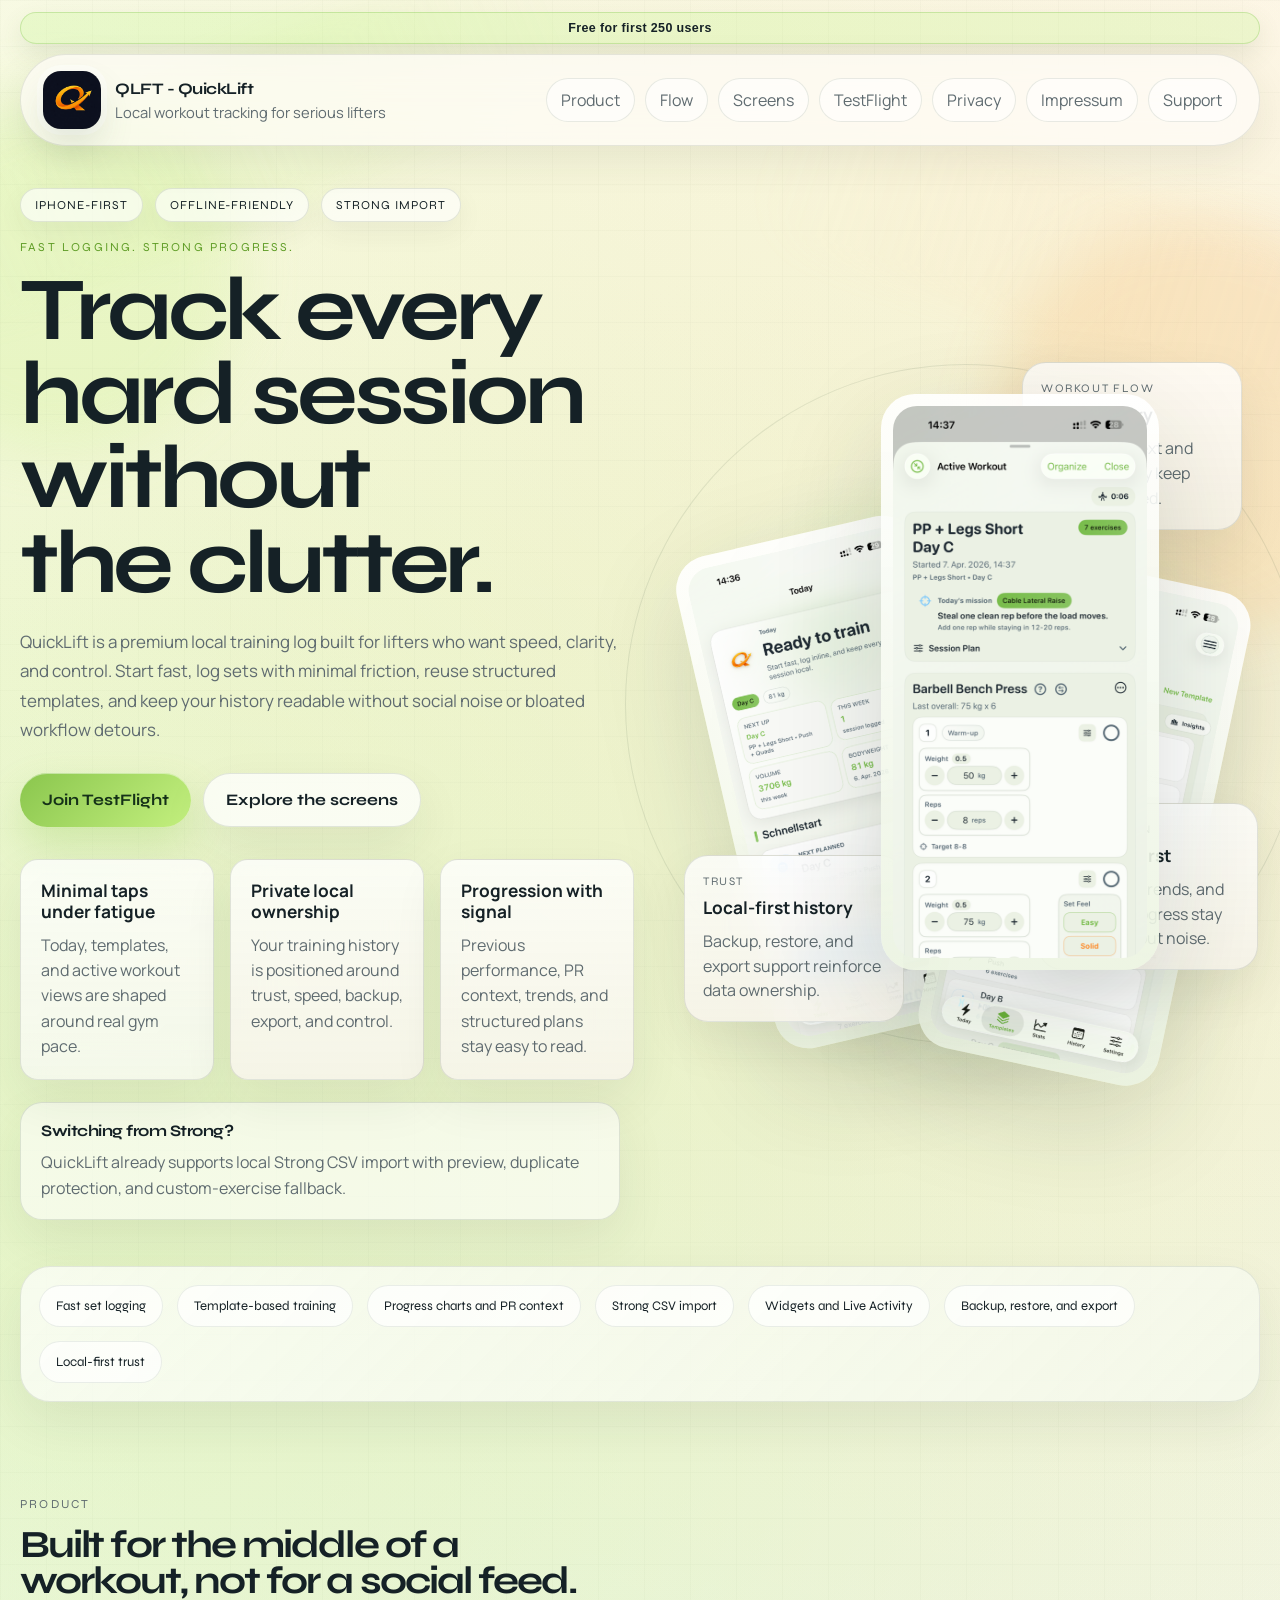
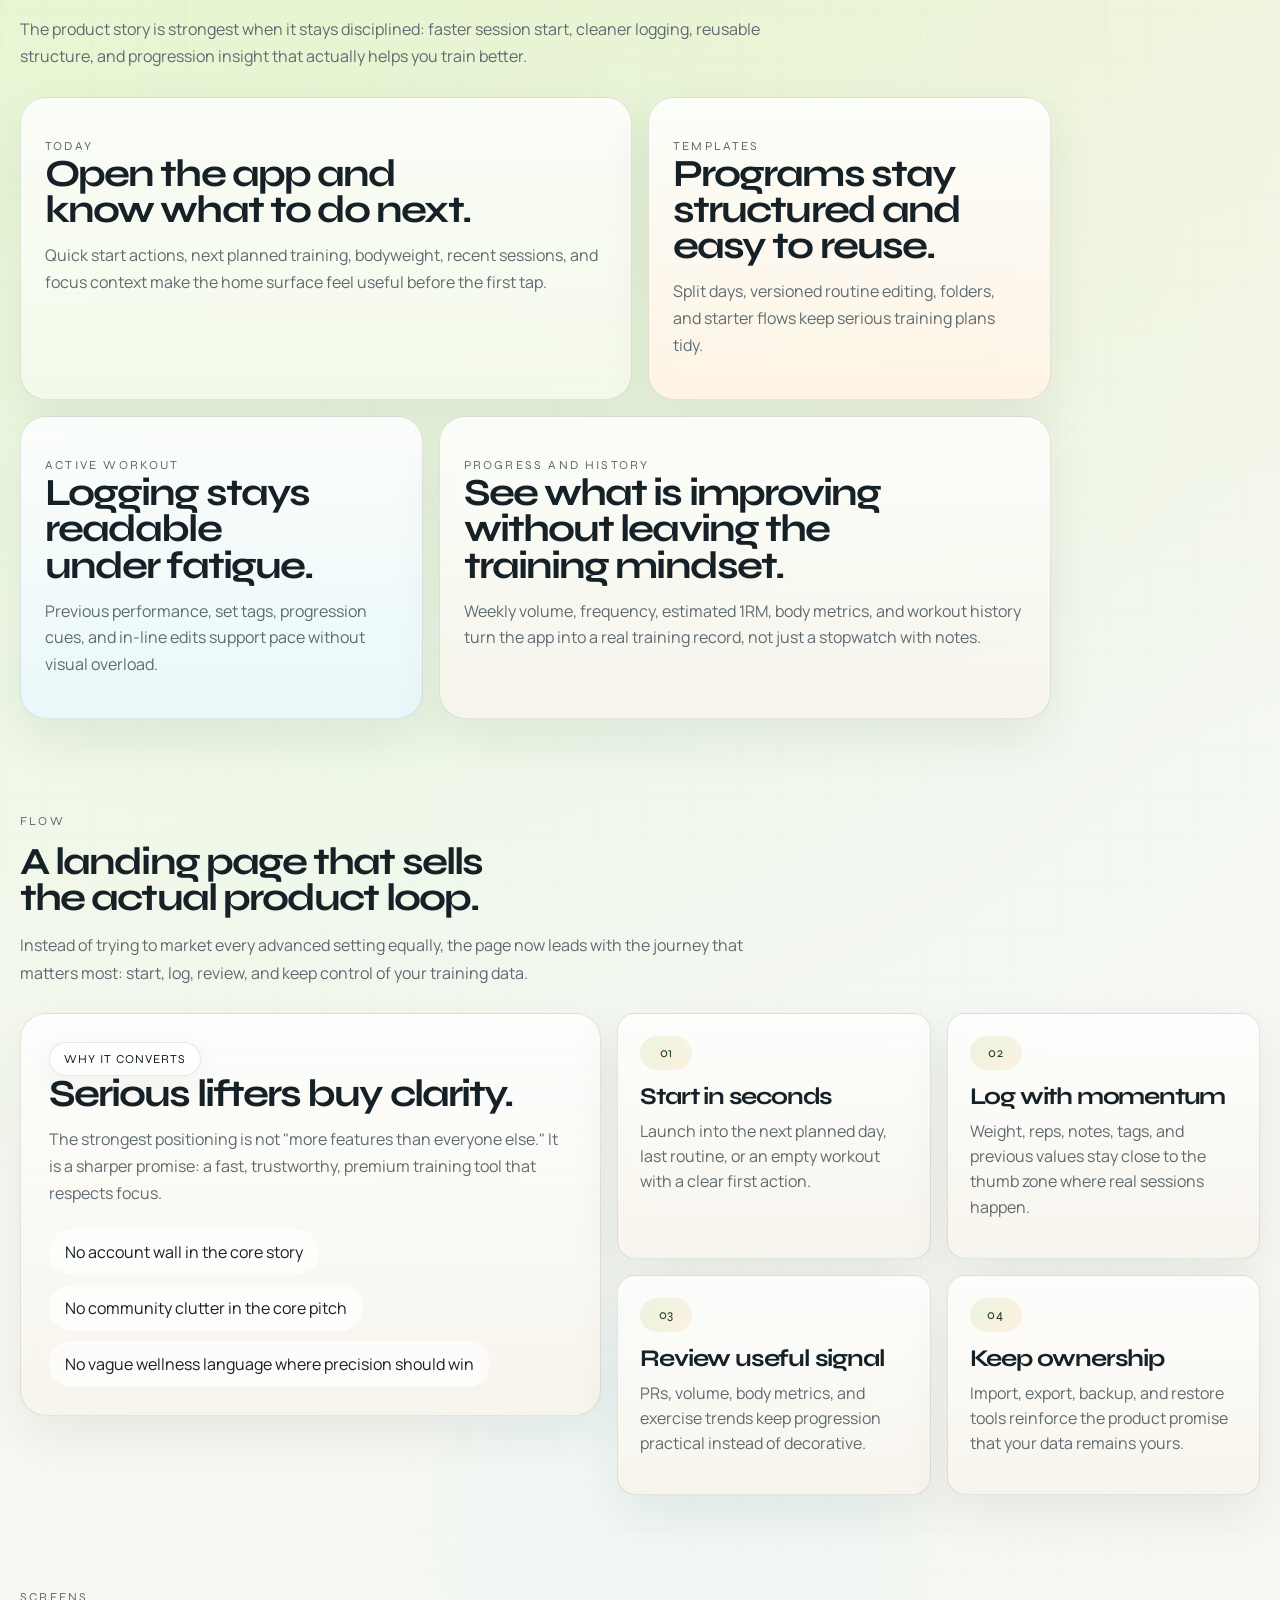
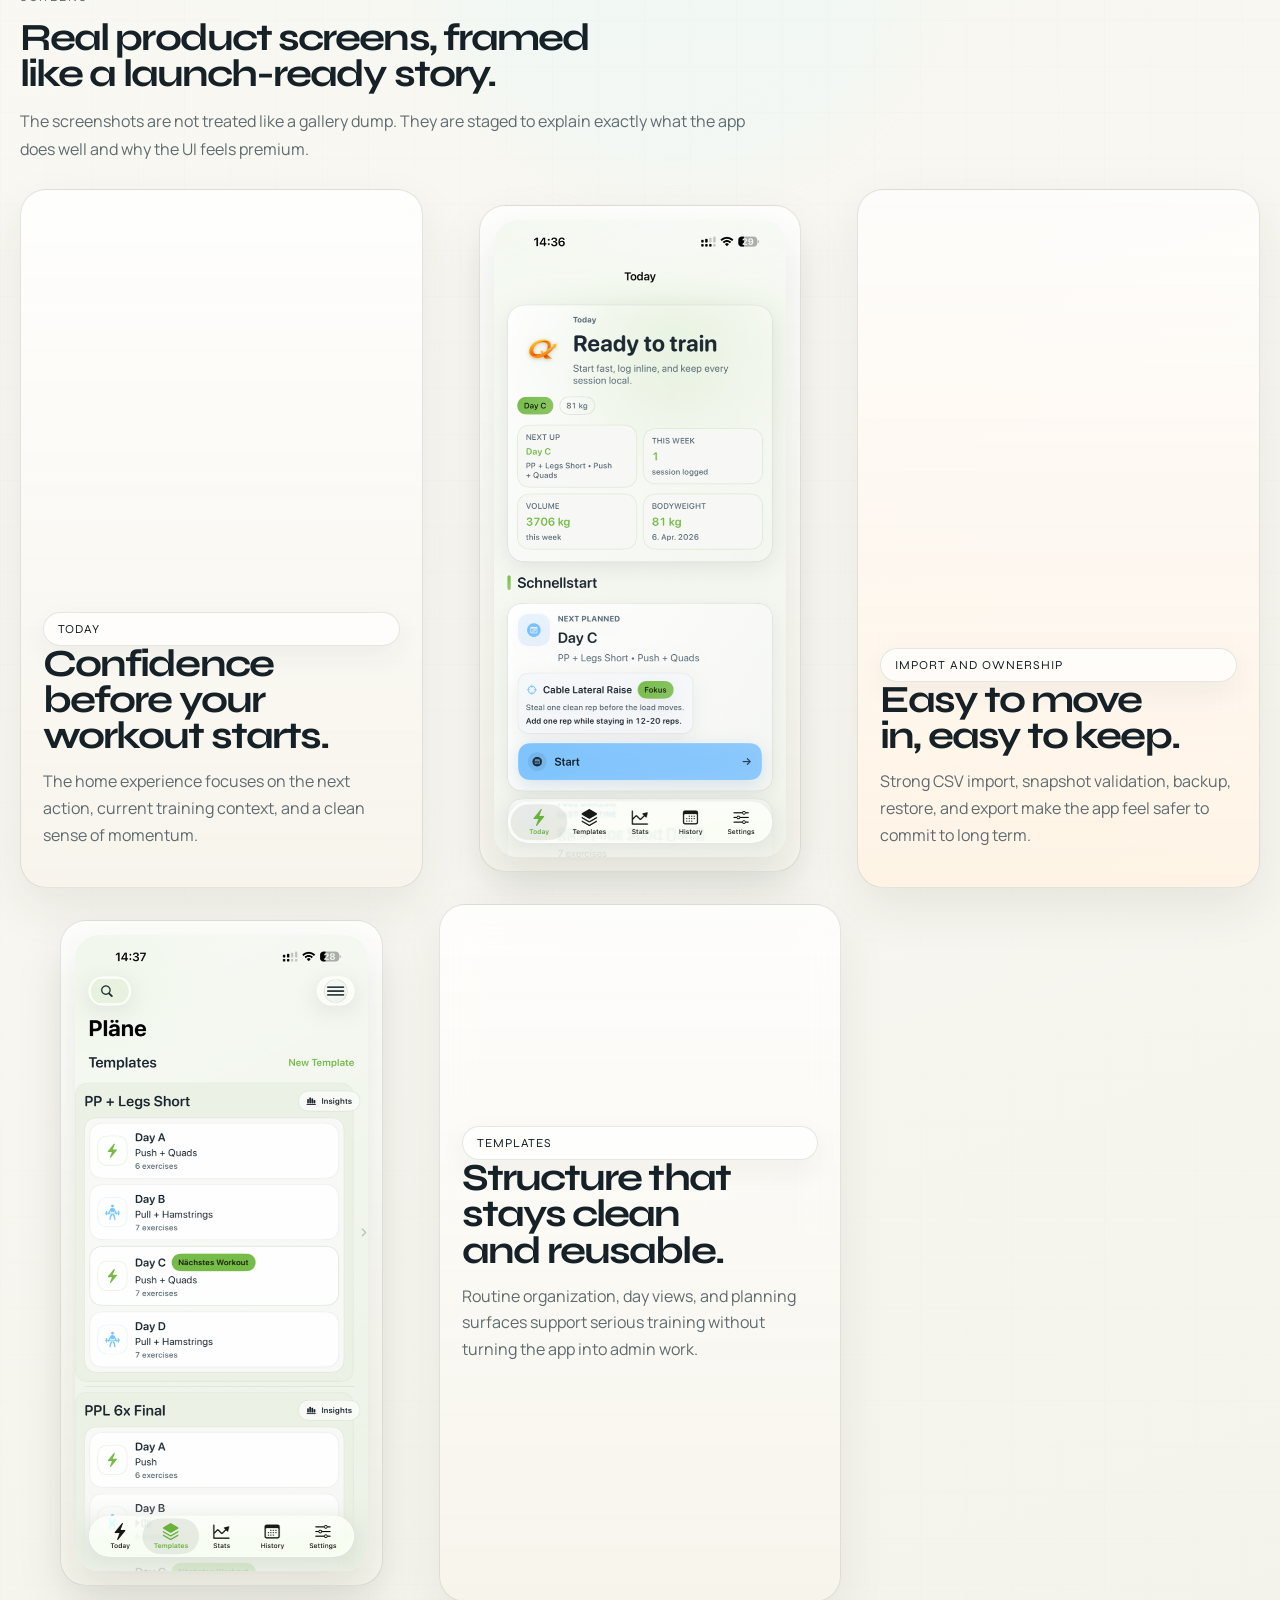
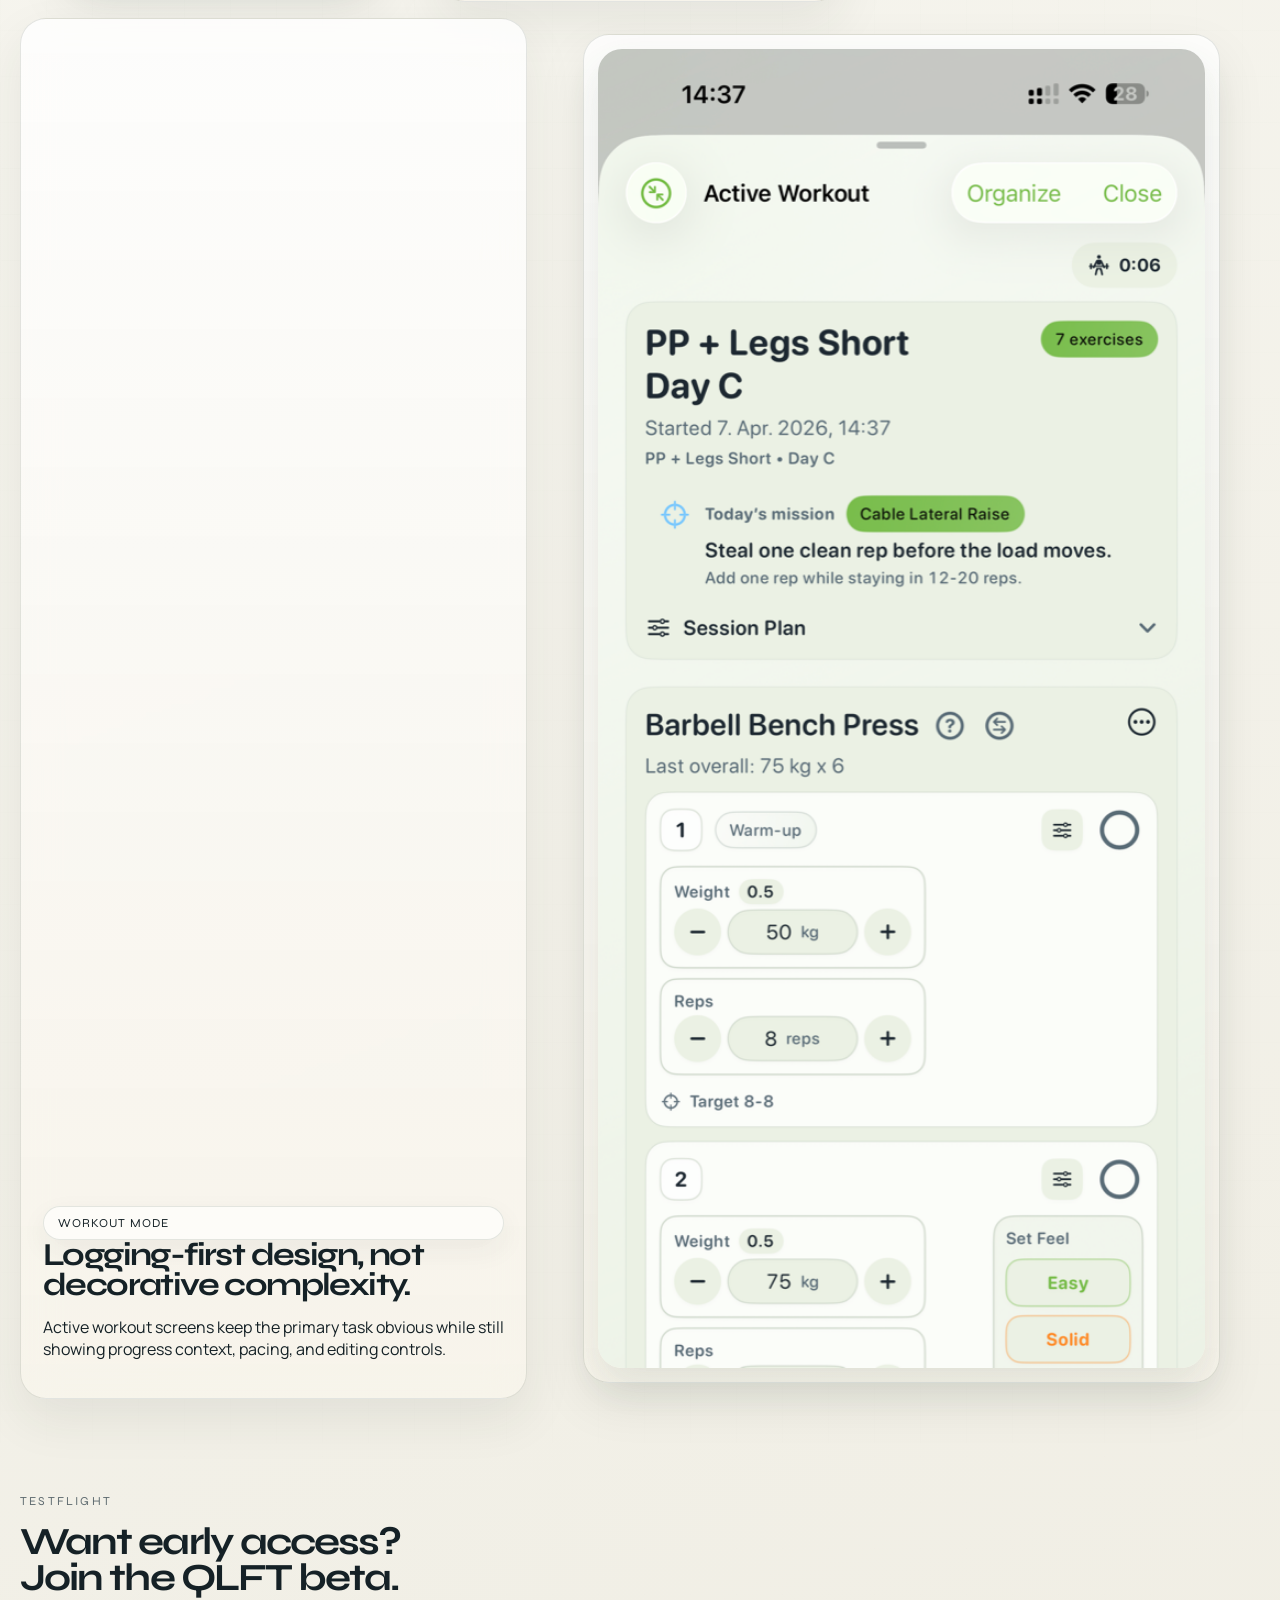
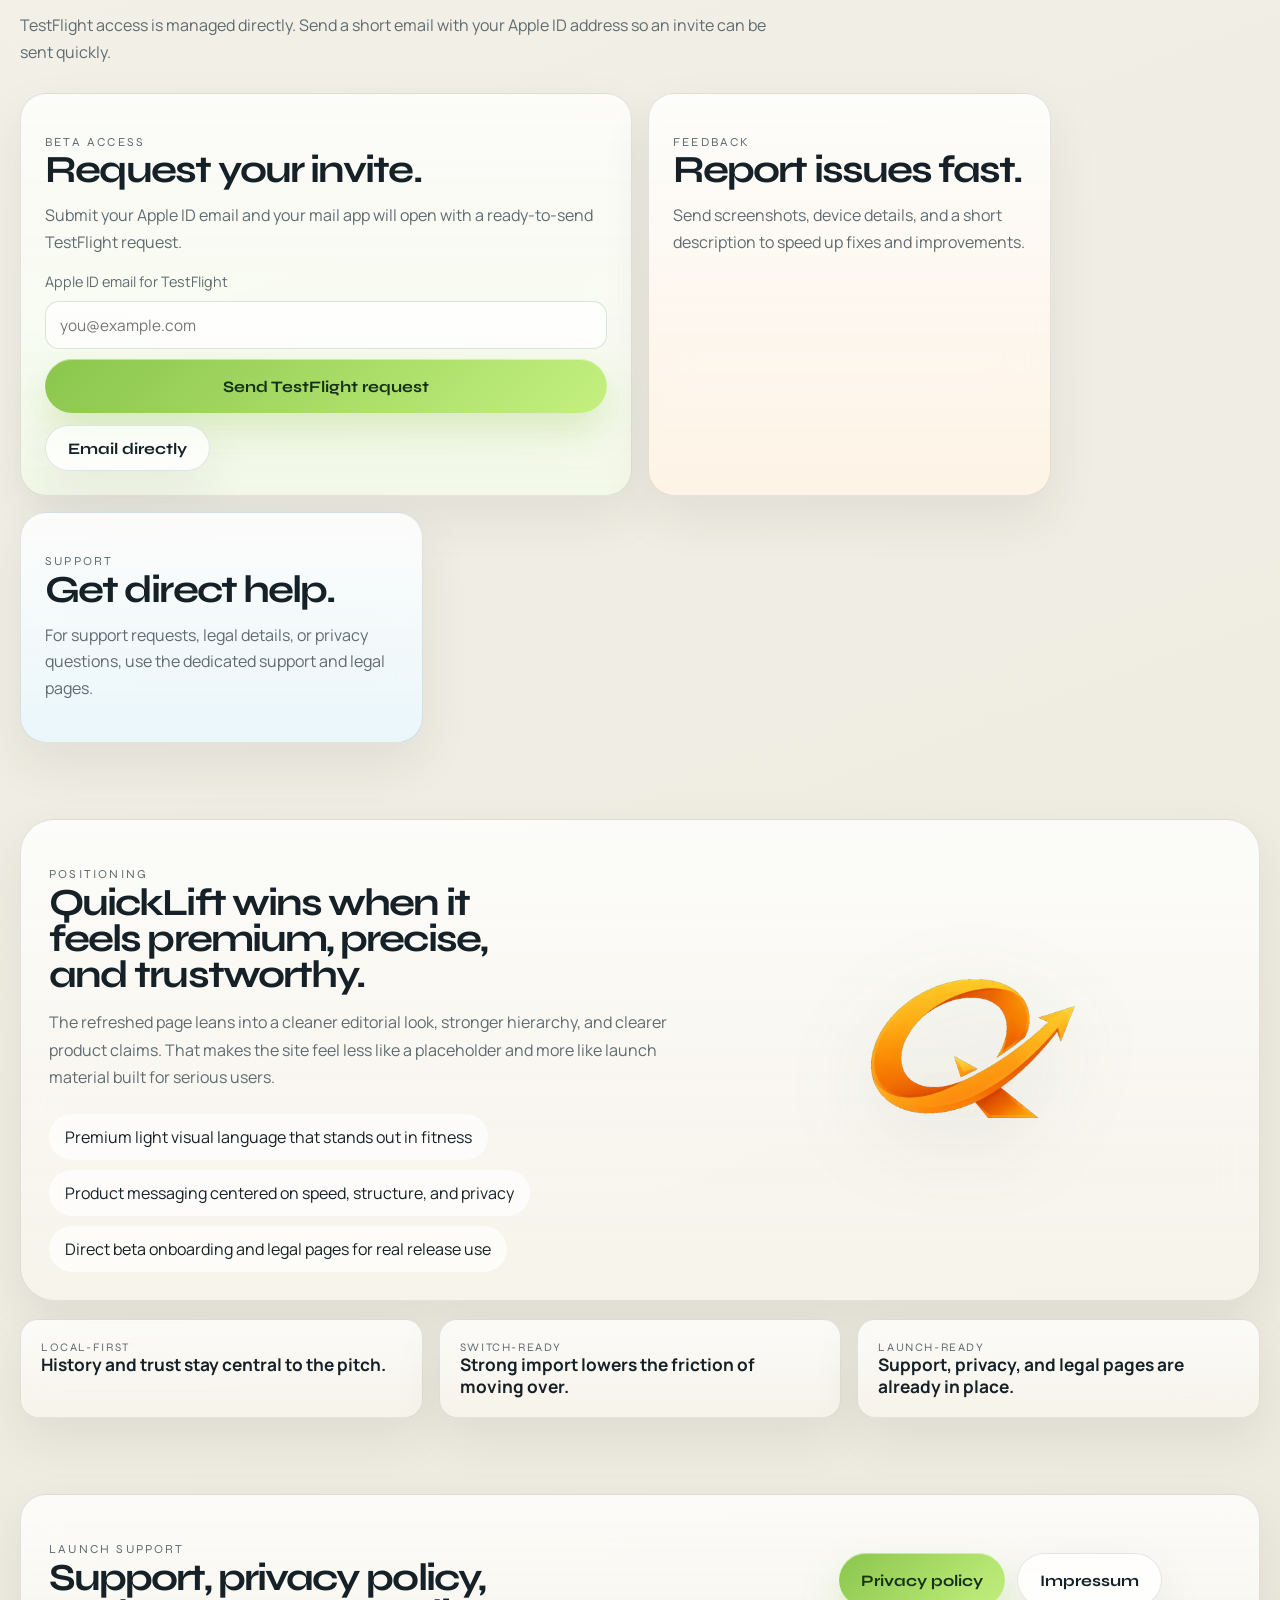
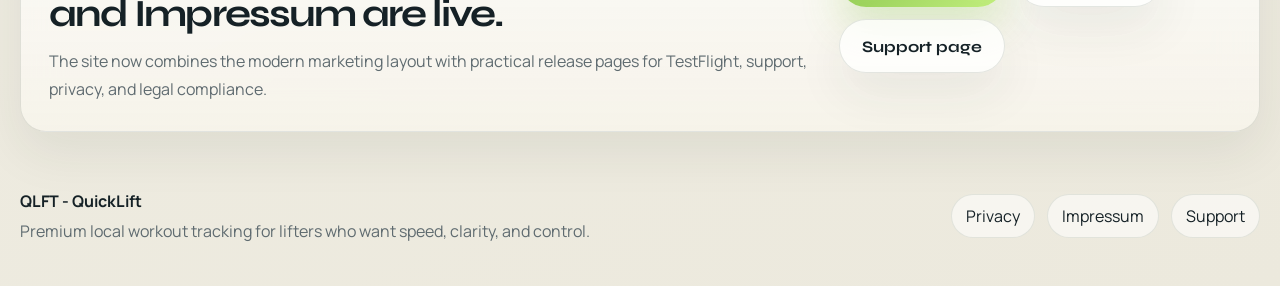
==== commit bc92ce08: "Fix merged HTML pages" ====
--- a/docs/index.html
+++ b/docs/index.html
@@ -5,11 +5,7 @@
   <meta name="viewport" content="width=device-width, initial-scale=1.0">
   <meta
     name="description"
-<<<<<<< HEAD
-    content="QLFT is a focused workout tracking app for iPhone with fast session logging, TestFlight access, and clear App Store support pages."
-=======
-    content="QuickLift is a premium local workout tracker for serious lifters who want fast logging, clear progression, template-based training, and private data ownership."
->>>>>>> 18ed03d (Quick update)
+    content="QuickLift is a premium local workout tracker for serious lifters who want fast logging, clear progression, direct TestFlight access, and trustworthy support pages."
   >
   <title>QLFT - QuickLift</title>
   <link rel="preconnect" href="https://fonts.googleapis.com">
@@ -44,13 +40,9 @@
         <a href="#product">Product</a>
         <a href="#workflow">Flow</a>
         <a href="#screens">Screens</a>
-<<<<<<< HEAD
         <a href="#testflight">TestFlight</a>
-        <a href="privacy.html">Datenschutz</a>
+        <a href="privacy.html">Privacy</a>
         <a href="impressum.html">Impressum</a>
-=======
-        <a href="#privacy-callout">Privacy</a>
->>>>>>> 18ed03d (Quick update)
         <a href="support.html">Support</a>
       </nav>
     </header>
@@ -64,32 +56,6 @@
             <span>Strong import</span>
           </div>
           <p class="eyebrow">Fast logging. Strong progress.</p>
-<<<<<<< HEAD
-          <h1>QLFT helps you track serious training sessions fast, clean, and without distractions.</h1>
-          <p class="hero-text">
-            QLFT is built for focused lifters. Start sessions quickly, log sets with minimal friction,
-            and keep your training history readable. The website also includes complete support, privacy,
-            and legal pages for App Store and TestFlight requirements.
-          </p>
-
-          <div class="hero-actions">
-            <a class="button button-primary" href="#testflight">Join TestFlight</a>
-            <a class="button button-secondary" href="#screens">See app screens</a>
-          </div>
-
-          <div class="hero-stats">
-            <article class="stat-card">
-              <strong>Built for iPhone</strong>
-              <span>Designed around one-thumb workout logging.</span>
-            </article>
-            <article class="stat-card">
-              <strong>TestFlight ready</strong>
-              <span>Easy beta onboarding with direct support contact.</span>
-            </article>
-            <article class="stat-card">
-              <strong>App Store compliant</strong>
-              <span>Includes support, privacy policy, and Impressum.</span>
-=======
           <h1>Track every hard session without the clutter.</h1>
           <p class="hero-text">
             QuickLift is a premium local training log built for lifters who want speed, clarity, and control.
@@ -98,7 +64,7 @@
           </p>
 
           <div class="hero-actions">
-            <a class="button button-primary" href="#product">See why it works</a>
+            <a class="button button-primary" href="#testflight">Join TestFlight</a>
             <a class="button button-secondary" href="#screens">Explore the screens</a>
           </div>
 
@@ -114,7 +80,6 @@
             <article class="stat-card">
               <strong>Progression with signal</strong>
               <span>Previous performance, PR context, trends, and structured plans stay easy to read.</span>
->>>>>>> 18ed03d (Quick update)
             </article>
           </div>
 
@@ -160,18 +125,6 @@
         </div>
       </section>
 
-<<<<<<< HEAD
-      <section class="ticker-band section">
-        <div class="ticker-track">
-          <span>QLFT - QuickLift</span>
-          <span>Workout logging</span>
-          <span>App Store ready pages</span>
-          <span>TestFlight beta</span>
-          <span>Privacy policy</span>
-          <span>Impressum</span>
-          <span>Direct support</span>
-          <span>QLFT - QuickLift</span>
-=======
       <section class="section ticker-band">
         <div class="ticker-track" aria-label="QuickLift feature strip">
           <span>Fast set logging</span>
@@ -181,7 +134,155 @@
           <span>Widgets and Live Activity</span>
           <span>Backup, restore, and export</span>
           <span>Local-first trust</span>
->>>>>>> 18ed03d (Quick update)
+        </div>
+      </section>
+
+      <section class="section product-section" id="product">
+        <div class="section-heading">
+          <p class="eyebrow">Product</p>
+          <h2>Built for the middle of a workout, not for a social feed.</h2>
+          <p>
+            The product story is strongest when it stays disciplined: faster session start, cleaner logging,
+            reusable structure, and progression insight that actually helps you train better.
+          </p>
+        </div>
+
+        <div class="feature-grid">
+          <article class="feature-card feature-card-large">
+            <p class="card-kicker">Today</p>
+            <h3>Open the app and know what to do next.</h3>
+            <p>
+              Quick start actions, next planned training, bodyweight, recent sessions, and focus context make the home surface
+              feel useful before the first tap.
+            </p>
+          </article>
+
+          <article class="feature-card feature-card-tinted">
+            <p class="card-kicker">Templates</p>
+            <h3>Programs stay structured and easy to reuse.</h3>
+            <p>Split days, versioned routine editing, folders, and starter flows keep serious training plans tidy.</p>
+          </article>
+
+          <article class="feature-card feature-card-tinted-alt">
+            <p class="card-kicker">Active workout</p>
+            <h3>Logging stays readable under fatigue.</h3>
+            <p>Previous performance, set tags, progression cues, and in-line edits support pace without visual overload.</p>
+          </article>
+
+          <article class="feature-card feature-card-wide">
+            <p class="card-kicker">Progress and history</p>
+            <h3>See what is improving without leaving the training mindset.</h3>
+            <p>
+              Weekly volume, frequency, estimated 1RM, body metrics, and workout history turn the app into a real training record,
+              not just a stopwatch with notes.
+            </p>
+          </article>
+        </div>
+      </section>
+
+      <section class="section workflow-section" id="workflow">
+        <div class="section-heading">
+          <p class="eyebrow">Flow</p>
+          <h2>A landing page that sells the actual product loop.</h2>
+          <p>
+            Instead of trying to market every advanced setting equally, the page now leads with the journey that matters most:
+            start, log, review, and keep control of your training data.
+          </p>
+        </div>
+
+        <div class="workflow-layout">
+          <article class="workflow-story">
+            <span class="mini-tag">Why it converts</span>
+            <h3>Serious lifters buy clarity.</h3>
+            <p>
+              The strongest positioning is not "more features than everyone else." It is a sharper promise: a fast, trustworthy,
+              premium training tool that respects focus.
+            </p>
+            <ul class="story-list">
+              <li>No account wall in the core story</li>
+              <li>No community clutter in the core pitch</li>
+              <li>No vague wellness language where precision should win</li>
+            </ul>
+          </article>
+
+          <div class="workflow-steps">
+            <article class="step-card">
+              <span class="step-number">01</span>
+              <h3>Start in seconds</h3>
+              <p>Launch into the next planned day, last routine, or an empty workout with a clear first action.</p>
+            </article>
+            <article class="step-card">
+              <span class="step-number">02</span>
+              <h3>Log with momentum</h3>
+              <p>Weight, reps, notes, tags, and previous values stay close to the thumb zone where real sessions happen.</p>
+            </article>
+            <article class="step-card">
+              <span class="step-number">03</span>
+              <h3>Review useful signal</h3>
+              <p>PRs, volume, body metrics, and exercise trends keep progression practical instead of decorative.</p>
+            </article>
+            <article class="step-card">
+              <span class="step-number">04</span>
+              <h3>Keep ownership</h3>
+              <p>Import, export, backup, and restore tools reinforce the product promise that your data remains yours.</p>
+            </article>
+          </div>
+        </div>
+      </section>
+
+      <section class="section screenshots-section" id="screens">
+        <div class="section-heading">
+          <p class="eyebrow">Screens</p>
+          <h2>Real product screens, framed like a launch-ready story.</h2>
+          <p>
+            The screenshots are not treated like a gallery dump. They are staged to explain exactly what the app does well and why the UI feels premium.
+          </p>
+        </div>
+
+        <div class="showcase-grid">
+          <article class="showcase-card showcase-copy">
+            <span class="mini-tag">Today</span>
+            <h3>Confidence before your workout starts.</h3>
+            <p>
+              The home experience focuses on the next action, current training context, and a clean sense of momentum.
+            </p>
+          </article>
+
+          <figure class="showcase-card screenshot-card tall-card">
+            <img src="assets/images/screen-today.png" alt="QLFT Today screen">
+          </figure>
+
+          <article class="showcase-card insight-card">
+            <span class="mini-tag">Import and ownership</span>
+            <h3>Easy to move in, easy to keep.</h3>
+            <p>
+              Strong CSV import, snapshot validation, backup, restore, and export make the app feel safer to commit to long term.
+            </p>
+          </article>
+
+          <figure class="showcase-card screenshot-card tall-card">
+            <img src="assets/images/screen-plans.png" alt="QLFT templates and plans screen">
+          </figure>
+
+          <article class="showcase-card showcase-copy alt-copy">
+            <span class="mini-tag">Templates</span>
+            <h3>Structure that stays clean and reusable.</h3>
+            <p>
+              Routine organization, day views, and planning surfaces support serious training without turning the app into admin work.
+            </p>
+          </article>
+
+          <article class="showcase-card wide-copy">
+            <span class="mini-tag">Workout mode</span>
+            <h3>Logging-first design, not decorative complexity.</h3>
+            <p>
+              Active workout screens keep the primary task obvious while still showing progress context, pacing, and editing controls.
+            </p>
+          </article>
+
+          <figure class="showcase-card screenshot-card featured-workout">
+            <img src="assets/images/screen-workout.png" alt="QLFT active workout screen">
+          </figure>
         </div>
       </section>
 
@@ -190,7 +291,7 @@
           <p class="eyebrow">TestFlight</p>
           <h2>Want early access? Join the QLFT beta.</h2>
           <p>
-            TestFlight access is managed directly. Send a short email and include your Apple ID email address so you can be invited quickly.
+            TestFlight access is managed directly. Send a short email with your Apple ID address so an invite can be sent quickly.
           </p>
         </div>
 
@@ -217,231 +318,23 @@
             </div>
           </article>
 
-          <article class="feature-card">
+          <article class="feature-card feature-card-tinted">
             <p class="card-kicker">Feedback</p>
             <h3>Report issues fast.</h3>
-            <p>Send screenshots and a short description to speed up fixes and improvements.</p>
-          </article>
-
-          <article class="feature-card">
+            <p>Send screenshots, device details, and a short description to speed up fixes and improvements.</p>
+          </article>
+
+          <article class="feature-card feature-card-tinted-alt">
             <p class="card-kicker">Support</p>
             <h3>Get direct help.</h3>
-            <p>For support requests, use the dedicated support page and email contact.</p>
-          </article>
-        </div>
-      </section>
-
-      <section class="section product-section" id="product">
-        <div class="section-heading">
-          <p class="eyebrow">Product</p>
-<<<<<<< HEAD
-          <h2>Built for real workouts, not social feeds.</h2>
-          <p>
-            Every core screen in QLFT is focused on speed and clarity: start session, log sets, track progression, and continue training.
-=======
-          <h2>Built for the middle of a workout, not for a social feed.</h2>
-          <p>
-            The product story is strongest when it stays disciplined: faster session start, cleaner logging,
-            reusable structure, and progression insight that actually helps you train better.
->>>>>>> 18ed03d (Quick update)
-          </p>
-        </div>
-
-        <div class="feature-grid">
-          <article class="feature-card feature-card-large">
-<<<<<<< HEAD
-            <p class="card-kicker">Quick start</p>
-            <h3>Open and begin in seconds.</h3>
-            <p>
-              The Today screen highlights your next session and current progress so you can start lifting without extra taps.
-=======
-            <p class="card-kicker">Today</p>
-            <h3>Open the app and know what to do next.</h3>
-            <p>
-              Quick start actions, next planned training, bodyweight, recent sessions, and focus context make the home surface
-              feel useful before the first tap.
->>>>>>> 18ed03d (Quick update)
-            </p>
-          </article>
-
-          <article class="feature-card feature-card-tinted">
-            <p class="card-kicker">Templates</p>
-<<<<<<< HEAD
-            <h3>Plans that stay structured.</h3>
-            <p>Routine templates keep split days clear and easy to edit.</p>
-=======
-            <h3>Programs stay structured and easy to reuse.</h3>
-            <p>Split days, versioned routine editing, folders, and starter flows keep serious training plans tidy.</p>
->>>>>>> 18ed03d (Quick update)
-          </article>
-
-          <article class="feature-card feature-card-tinted-alt">
-            <p class="card-kicker">Active workout</p>
-<<<<<<< HEAD
-            <h3>Fast set logging.</h3>
-            <p>Weights and reps are quick to record while important context remains visible.</p>
-=======
-            <h3>Logging stays readable under fatigue.</h3>
-            <p>Previous performance, set tags, progression cues, and in-line edits support pace without visual overload.</p>
->>>>>>> 18ed03d (Quick update)
-          </article>
-
-          <article class="feature-card feature-card-wide">
-            <p class="card-kicker">Progress and history</p>
-            <h3>See what is improving without leaving the training mindset.</h3>
-            <p>
-              Weekly volume, frequency, estimated 1RM, body metrics, and workout history turn the app into a real training record,
-              not just a stopwatch with notes.
-            </p>
-          </article>
-        </div>
-      </section>
-
-      <section class="section workflow-section" id="workflow">
-        <div class="section-heading">
-          <p class="eyebrow">Flow</p>
-          <h2>A landing page that sells the actual product loop.</h2>
-          <p>
-            Instead of trying to market every advanced setting equally, the page now leads with the journey that matters most:
-            start, log, review, and keep control of your training data.
-          </p>
-        </div>
-
-        <div class="workflow-layout">
-          <article class="workflow-story">
-            <span class="mini-tag">Why it converts</span>
-            <h3>Serious lifters buy clarity.</h3>
-            <p>
-              The strongest positioning is not "more features than everyone else." It is a sharper promise: a fast, trustworthy,
-              premium training tool that respects focus.
-            </p>
-            <ul class="story-list">
-              <li>No account wall in the core story</li>
-              <li>No community clutter in the core pitch</li>
-              <li>No vague wellness language where precision should win</li>
-            </ul>
-          </article>
-
-          <div class="workflow-steps">
-            <article class="step-card">
-              <span class="step-number">01</span>
-              <h3>Start in seconds</h3>
-              <p>Launch into the next planned day, last routine, or an empty workout with a clear first action.</p>
-            </article>
-            <article class="step-card">
-              <span class="step-number">02</span>
-              <h3>Log with momentum</h3>
-              <p>Weight, reps, notes, tags, and previous values stay close to the thumb zone where real sessions happen.</p>
-            </article>
-            <article class="step-card">
-              <span class="step-number">03</span>
-              <h3>Review useful signal</h3>
-              <p>PRs, volume, body metrics, and exercise trends keep progression practical instead of decorative.</p>
-            </article>
-            <article class="step-card">
-              <span class="step-number">04</span>
-              <h3>Keep ownership</h3>
-              <p>Import, export, backup, and restore tools reinforce the product promise that your data remains yours.</p>
-            </article>
-          </div>
-        </div>
-      </section>
-
-      <section class="section screenshots-section" id="screens">
-        <div class="section-heading">
-          <p class="eyebrow">Screens</p>
-<<<<<<< HEAD
-          <h2>Real screens from the app.</h2>
-          <p>
-            These previews show the current QLFT interface and feature structure for App Store and TestFlight users.
-=======
-          <h2>Real product screens, framed like a launch-ready story.</h2>
-          <p>
-            The screenshots are not treated like a gallery dump. They are staged to explain exactly what the app does well and why the UI feels premium.
->>>>>>> 18ed03d (Quick update)
-          </p>
-        </div>
-
-        <div class="showcase-grid">
-          <article class="showcase-card showcase-copy">
-            <span class="mini-tag">Today</span>
-<<<<<<< HEAD
-            <h3>Start fast and stay consistent.</h3>
-            <p>
-              The home view leads with the next planned workout and clear training context.
-=======
-            <h3>Confidence before your workout starts.</h3>
-            <p>
-              The home experience focuses on the next action, current training context, and a clean sense of momentum.
->>>>>>> 18ed03d (Quick update)
-            </p>
-          </article>
-
-          <figure class="showcase-card screenshot-card tall-card">
-            <img src="assets/images/screen-today.png" alt="QLFT Today screen">
-          </figure>
-
-          <article class="showcase-card insight-card">
-            <span class="mini-tag">Import and ownership</span>
-            <h3>Easy to move in, easy to keep.</h3>
-            <p>
-              Strong CSV import, snapshot validation, backup, restore, and export make the app feel safer to commit to long term.
-            </p>
-          </article>
-
-          <figure class="showcase-card screenshot-card tall-card">
-            <img src="assets/images/screen-plans.png" alt="QLFT templates and plans screen">
-          </figure>
-
-          <article class="showcase-card showcase-copy alt-copy">
-<<<<<<< HEAD
-            <span class="mini-tag">Plans</span>
-            <h3>Program structure that stays clean.</h3>
-            <p>
-              Exercise days, volume, and routine organization remain easy to scan at a glance.
-=======
-            <span class="mini-tag">Templates</span>
-            <h3>Structure that stays clean and reusable.</h3>
-            <p>
-              Routine organization, day views, and planning surfaces support serious training without turning the app into admin work.
->>>>>>> 18ed03d (Quick update)
-            </p>
-          </article>
-
-          <article class="showcase-card wide-copy">
-            <span class="mini-tag">Workout mode</span>
-<<<<<<< HEAD
-            <h3>Logging that keeps up mid-session.</h3>
-            <p>
-              Active workout mode keeps the next set obvious while still allowing quick edits.
-=======
-            <h3>Logging-first design, not decorative complexity.</h3>
-            <p>
-              Active workout screens keep the primary task obvious while still showing progress context, pacing, and editing controls.
->>>>>>> 18ed03d (Quick update)
-            </p>
-          </article>
-
-          <figure class="showcase-card screenshot-card featured-workout">
-            <img src="assets/images/screen-workout.png" alt="QLFT active workout screen">
-          </figure>
+            <p>For support requests, legal details, or privacy questions, use the dedicated support and legal pages.</p>
+          </article>
         </div>
       </section>
 
       <section class="section story-section">
         <div class="story-card">
           <div class="story-copy">
-<<<<<<< HEAD
-            <p class="eyebrow">Mission</p>
-            <h2>QLFT is for people who want better training data, not more app noise.</h2>
-            <p>
-              The product direction is practical, focused, and performance-driven: fewer distractions, faster logging, and clearer progression.
-            </p>
-            <ul class="story-list">
-              <li>Quick workflow during real gym sessions</li>
-              <li>Transparent support and legal pages</li>
-              <li>Structured rollout through TestFlight and App Store</li>
-=======
             <p class="eyebrow">Positioning</p>
             <h2>QuickLift wins when it feels premium, precise, and trustworthy.</h2>
             <p>
@@ -451,8 +344,7 @@
             <ul class="story-list">
               <li>Premium light visual language that stands out in fitness</li>
               <li>Product messaging centered on speed, structure, and privacy</li>
-              <li>Modern screenshot framing that looks ready for launch collateral</li>
->>>>>>> 18ed03d (Quick update)
+              <li>Direct beta onboarding and legal pages for real release use</li>
             </ul>
           </div>
           <div class="story-art">
@@ -470,8 +362,8 @@
             <strong>Strong import lowers the friction of moving over.</strong>
           </article>
           <article class="trust-card">
-            <span class="panel-label">High utility</span>
-            <strong>Widgets, Live Activity, and tools widen the daily value.</strong>
+            <span class="panel-label">Launch-ready</span>
+            <strong>Support, privacy, and legal pages are already in place.</strong>
           </article>
         </div>
       </section>
@@ -479,22 +371,15 @@
       <section class="section privacy-callout" id="privacy-callout">
         <div class="callout-card">
           <div>
-<<<<<<< HEAD
-            <p class="eyebrow">Legal</p>
+            <p class="eyebrow">Launch support</p>
             <h2>Support, privacy policy, and Impressum are live.</h2>
             <p>
-              QLFT provides dedicated legal and support pages with direct contact information for users, testers, and App Store review.
-=======
-            <p class="eyebrow">Launch support</p>
-            <h2>Privacy and support pages are already part of the website.</h2>
-            <p>
-              The legal and support pages stay visually aligned with the new homepage and remain ready for App Store support links.
-              Replace the placeholder contact and company details before public launch.
->>>>>>> 18ed03d (Quick update)
+              The site now combines the modern marketing layout with practical release pages for TestFlight, support,
+              privacy, and legal compliance.
             </p>
           </div>
           <div class="callout-actions">
-            <a class="button button-primary" href="privacy.html">Datenschutz</a>
+            <a class="button button-primary" href="privacy.html">Privacy policy</a>
             <a class="button button-secondary" href="impressum.html">Impressum</a>
             <a class="button button-secondary" href="support.html">Support page</a>
           </div>
@@ -505,15 +390,11 @@
     <footer class="site-footer">
       <div>
         <strong>QLFT - QuickLift</strong>
-<<<<<<< HEAD
-        <p>Official website for App Store and TestFlight support.</p>
-=======
         <p>Premium local workout tracking for lifters who want speed, clarity, and control.</p>
->>>>>>> 18ed03d (Quick update)
       </div>
       <div class="footer-links">
+        <a href="privacy.html">Privacy</a>
         <a href="impressum.html">Impressum</a>
-        <a href="privacy.html">Datenschutz</a>
         <a href="support.html">Support</a>
       </div>
     </footer>
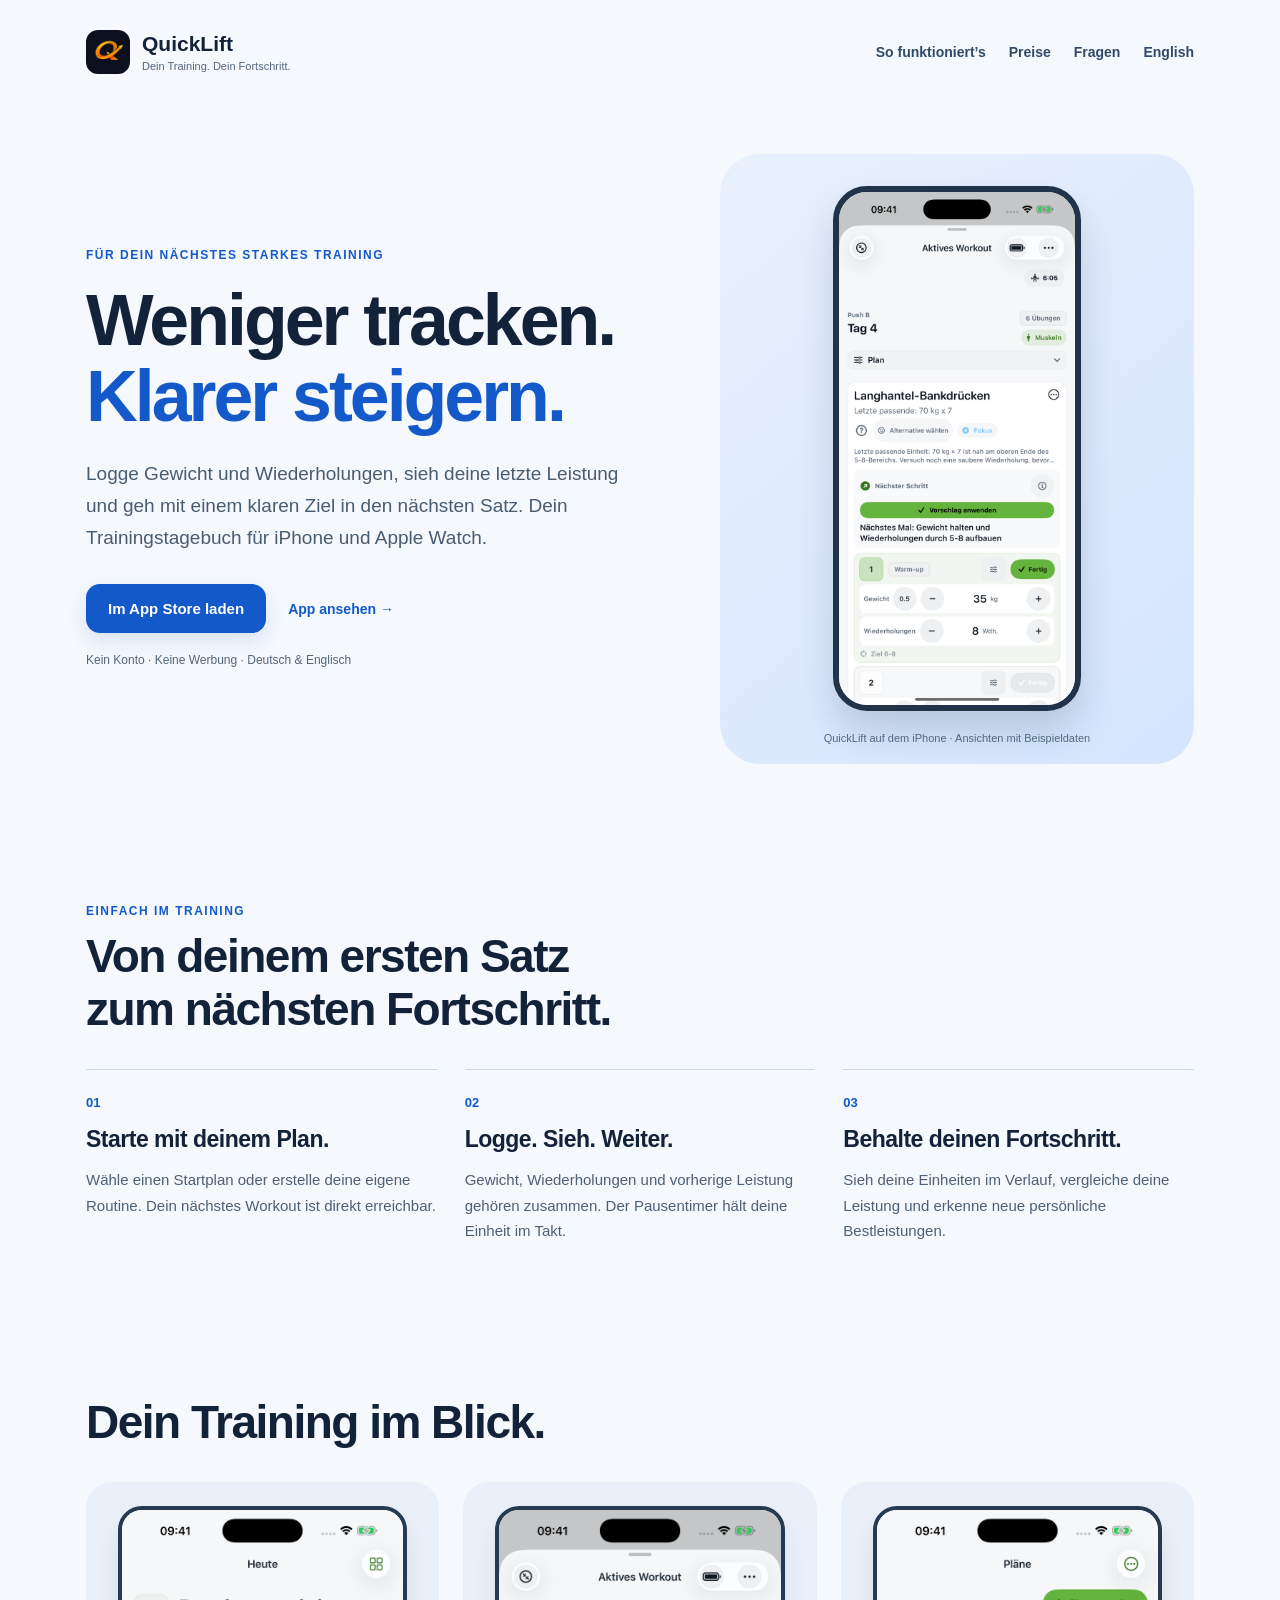
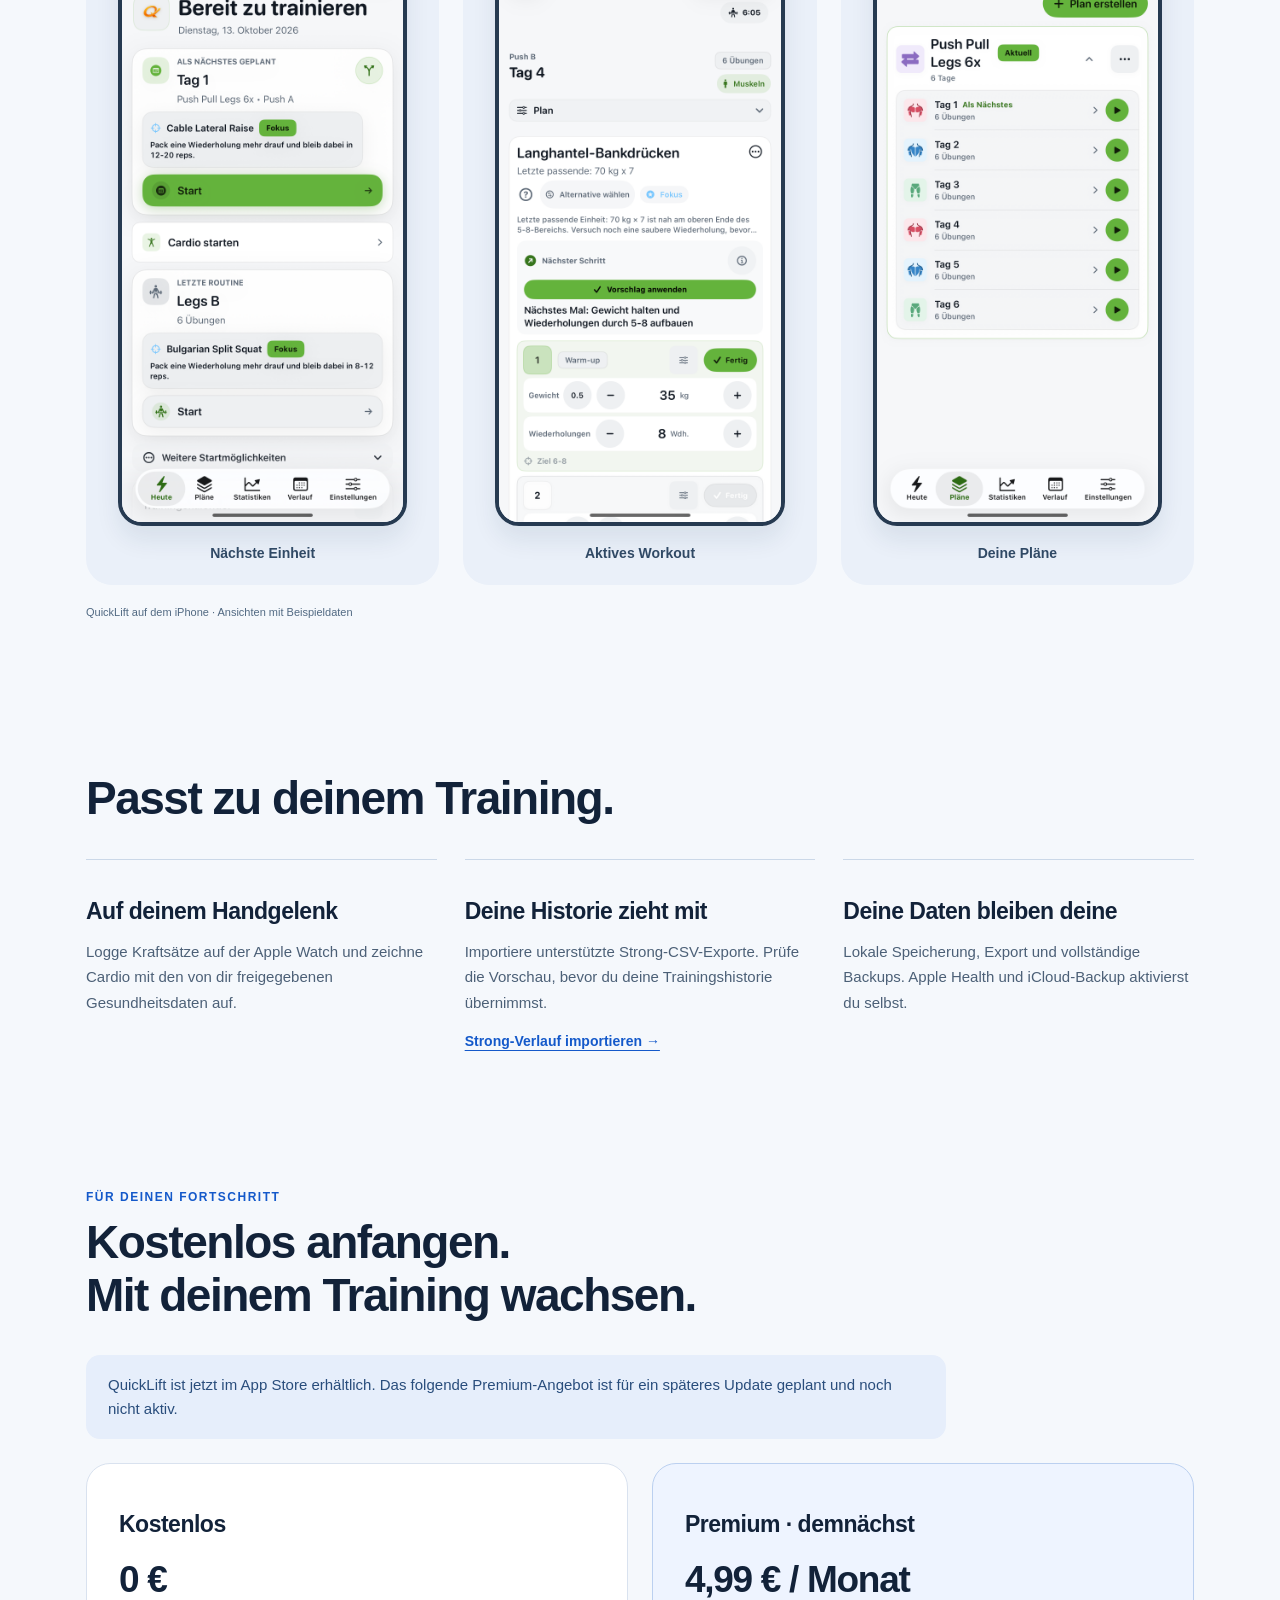
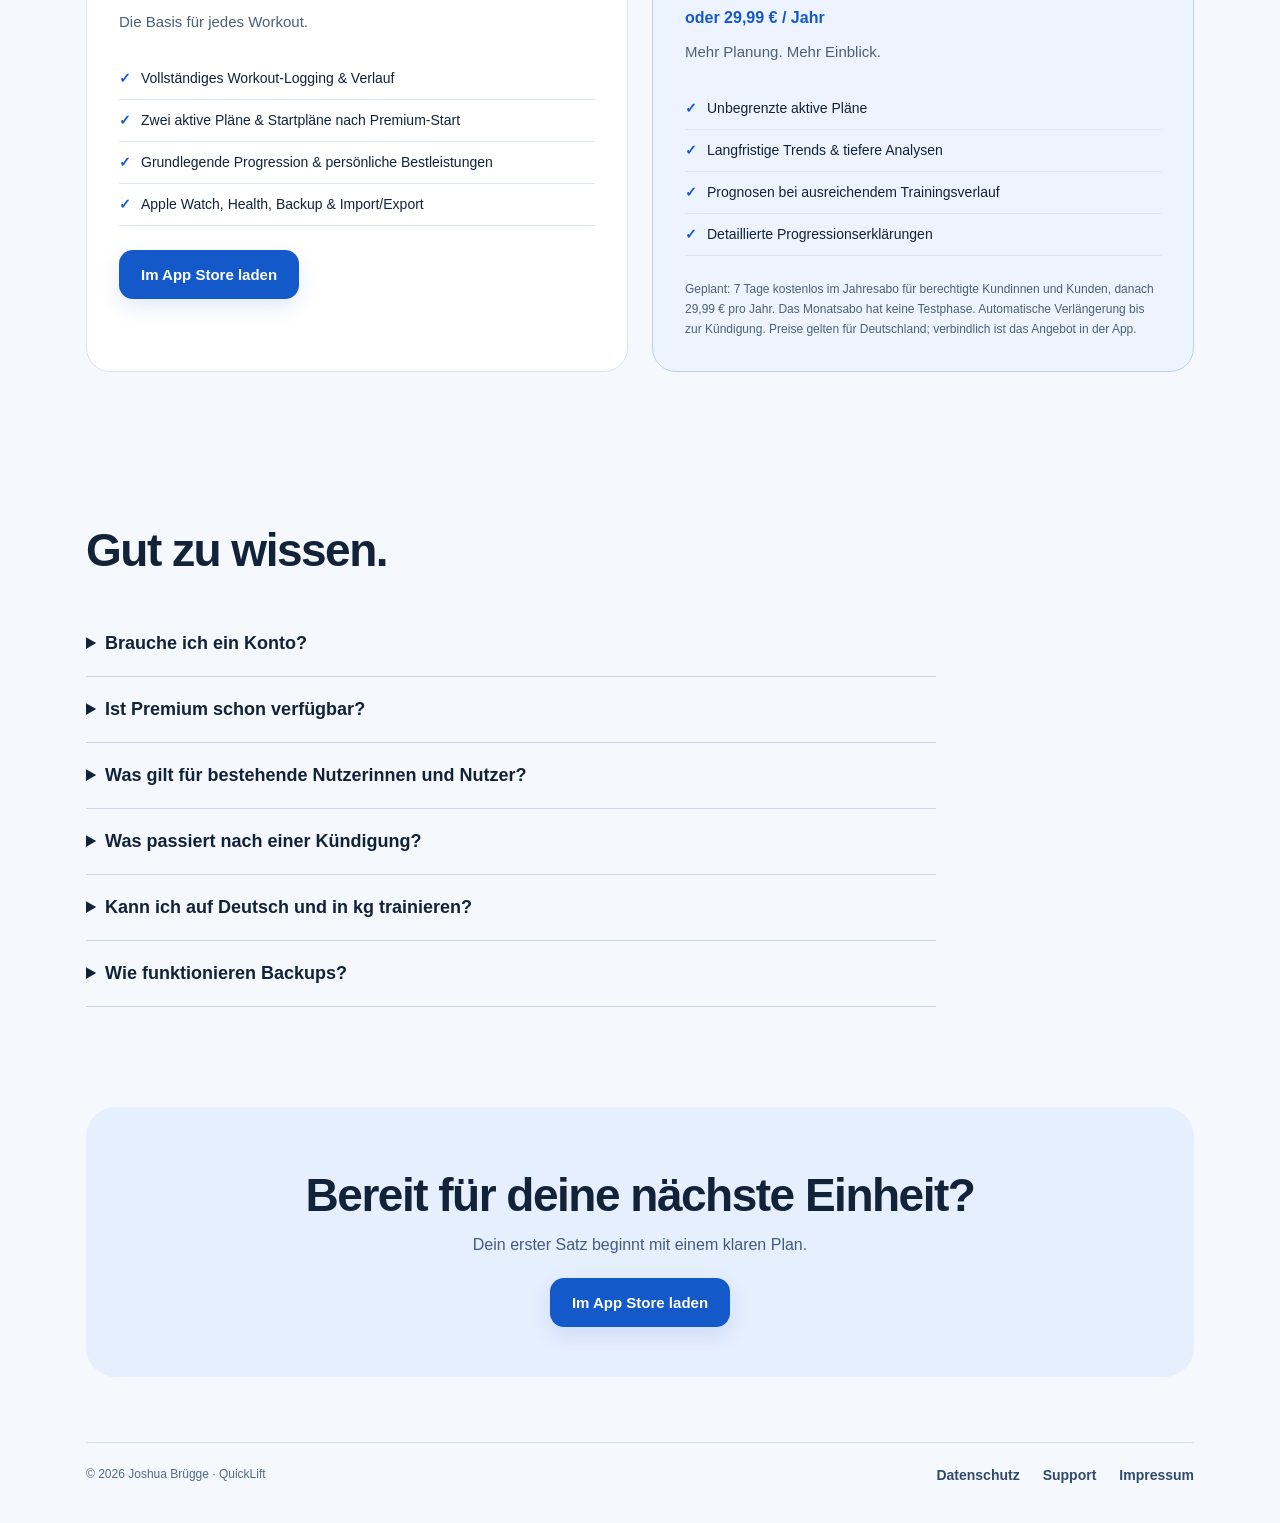
==== commit abdd4e98: "Update launch pages, privacy disclosures and planned subscription copy" ====
--- a/docs/index.html
+++ b/docs/index.html
@@ -1,405 +1,22 @@
 <!DOCTYPE html>
-<html lang="en">
+<html lang="de">
 <head>
-  <meta charset="UTF-8">
-  <meta name="viewport" content="width=device-width, initial-scale=1.0">
-  <meta
-    name="description"
-    content="QuickLift is a premium local workout tracker for serious lifters who want fast logging, clear progression, direct TestFlight access, and trustworthy support pages."
-  >
-  <title>QLFT - QuickLift</title>
-  <link rel="preconnect" href="https://fonts.googleapis.com">
-  <link rel="preconnect" href="https://fonts.gstatic.com" crossorigin>
-  <link
-    href="https://fonts.googleapis.com/css2?family=Syne:wght@500;700;800&family=Manrope:wght@400;500;600;700;800&display=swap"
-    rel="stylesheet"
-  >
-  <link rel="icon" type="image/png" href="assets/icons/app-icon.png">
-  <link rel="stylesheet" href="styles.css">
+<meta charset="UTF-8"><meta name="viewport" content="width=device-width, initial-scale=1">
+<title>QuickLift: Trainingstagebuch für iPhone & Apple Watch</title><meta name="description" content="Logge dein Krafttraining schnell, sieh deine letzte Leistung und plane dein nächstes Workout. QuickLift für iPhone und Apple Watch – ohne Konto.">
+<link rel="icon" href="assets/icons/app-icon.png"><link rel="stylesheet" href="marketing.css">
+<link rel="alternate" hreflang="de" href="https://paralyx.github.io/"><link rel="alternate" hreflang="en" href="https://paralyx.github.io/en.html">
+<link rel="canonical" href="https://paralyx.github.io/">
 </head>
 <body>
-  <div class="site-shell">
-    <div class="ambient ambient-a"></div>
-    <div class="ambient ambient-b"></div>
-    <div class="ambient ambient-c"></div>
-    <div class="light-sweep light-sweep-a"></div>
-    <div class="light-sweep light-sweep-b"></div>
-    <div class="grid-overlay"></div>
-    <div class="top-banner" role="status" aria-label="Launch offer">Free for first 250 users</div>
-
-    <header class="site-header">
-      <a class="brand" href="index.html" aria-label="QLFT - QuickLift home">
-        <img src="assets/icons/app-icon.png" alt="QLFT - QuickLift app icon">
-        <div>
-          <span class="brand-name">QLFT - QuickLift</span>
-          <span class="brand-tag">Local workout tracking for serious lifters</span>
-        </div>
-      </a>
-
-      <nav class="nav-links" aria-label="Primary">
-        <a href="#product">Product</a>
-        <a href="#workflow">Flow</a>
-        <a href="#screens">Screens</a>
-        <a href="#testflight">TestFlight</a>
-        <a href="privacy.html">Privacy</a>
-        <a href="impressum.html">Impressum</a>
-        <a href="support.html">Support</a>
-      </nav>
-    </header>
-
-    <main>
-      <section class="hero-section section">
-        <div class="hero-copy">
-          <div class="hero-pills">
-            <span>iPhone-first</span>
-            <span>Offline-friendly</span>
-            <span>Strong import</span>
-          </div>
-          <p class="eyebrow">Fast logging. Strong progress.</p>
-          <h1>Track every hard session without the clutter.</h1>
-          <p class="hero-text">
-            QuickLift is a premium local training log built for lifters who want speed, clarity, and control.
-            Start fast, log sets with minimal friction, reuse structured templates, and keep your history readable
-            without social noise or bloated workflow detours.
-          </p>
-
-          <div class="hero-actions">
-            <a class="button button-primary" href="#testflight">Join TestFlight</a>
-            <a class="button button-secondary" href="#screens">Explore the screens</a>
-          </div>
-
-          <div class="hero-stats">
-            <article class="stat-card accent-card">
-              <strong>Minimal taps under fatigue</strong>
-              <span>Today, templates, and active workout views are shaped around real gym pace.</span>
-            </article>
-            <article class="stat-card">
-              <strong>Private local ownership</strong>
-              <span>Your training history is positioned around trust, speed, backup, export, and control.</span>
-            </article>
-            <article class="stat-card">
-              <strong>Progression with signal</strong>
-              <span>Previous performance, PR context, trends, and structured plans stay easy to read.</span>
-            </article>
-          </div>
-
-          <div class="hero-note">
-            <span class="hero-note-label">Switching from Strong?</span>
-            <p>QuickLift already supports local Strong CSV import with preview, duplicate protection, and custom-exercise fallback.</p>
-          </div>
-        </div>
-
-        <div class="hero-visual" aria-hidden="true">
-          <div class="hero-glow hero-glow-a"></div>
-          <div class="hero-glow hero-glow-b"></div>
-
-          <div class="hero-stack">
-            <figure class="shot-card shot-card-left">
-              <img src="assets/images/screen-today.png" alt="Today screen preview">
-            </figure>
-            <figure class="shot-card shot-card-center">
-              <img src="assets/images/screen-workout.png" alt="Workout screen preview">
-            </figure>
-            <figure class="shot-card shot-card-right">
-              <img src="assets/images/screen-plans.png" alt="Plans screen preview">
-            </figure>
-          </div>
-
-          <div class="floating-panel panel-top">
-            <span class="panel-label">Workout flow</span>
-            <strong>Fast set entry</strong>
-            <p>Prefilled context and clear hierarchy keep logging focused.</p>
-          </div>
-
-          <div class="floating-panel panel-right">
-            <span class="panel-label">Progression</span>
-            <strong>Numbers first</strong>
-            <p>Templates, trends, and personal progress stay visible without noise.</p>
-          </div>
-
-          <div class="floating-panel panel-bottom">
-            <span class="panel-label">Trust</span>
-            <strong>Local-first history</strong>
-            <p>Backup, restore, and export support reinforce data ownership.</p>
-          </div>
-        </div>
-      </section>
-
-      <section class="section ticker-band">
-        <div class="ticker-track" aria-label="QuickLift feature strip">
-          <span>Fast set logging</span>
-          <span>Template-based training</span>
-          <span>Progress charts and PR context</span>
-          <span>Strong CSV import</span>
-          <span>Widgets and Live Activity</span>
-          <span>Backup, restore, and export</span>
-          <span>Local-first trust</span>
-        </div>
-      </section>
-
-      <section class="section product-section" id="product">
-        <div class="section-heading">
-          <p class="eyebrow">Product</p>
-          <h2>Built for the middle of a workout, not for a social feed.</h2>
-          <p>
-            The product story is strongest when it stays disciplined: faster session start, cleaner logging,
-            reusable structure, and progression insight that actually helps you train better.
-          </p>
-        </div>
-
-        <div class="feature-grid">
-          <article class="feature-card feature-card-large">
-            <p class="card-kicker">Today</p>
-            <h3>Open the app and know what to do next.</h3>
-            <p>
-              Quick start actions, next planned training, bodyweight, recent sessions, and focus context make the home surface
-              feel useful before the first tap.
-            </p>
-          </article>
-
-          <article class="feature-card feature-card-tinted">
-            <p class="card-kicker">Templates</p>
-            <h3>Programs stay structured and easy to reuse.</h3>
-            <p>Split days, versioned routine editing, folders, and starter flows keep serious training plans tidy.</p>
-          </article>
-
-          <article class="feature-card feature-card-tinted-alt">
-            <p class="card-kicker">Active workout</p>
-            <h3>Logging stays readable under fatigue.</h3>
-            <p>Previous performance, set tags, progression cues, and in-line edits support pace without visual overload.</p>
-          </article>
-
-          <article class="feature-card feature-card-wide">
-            <p class="card-kicker">Progress and history</p>
-            <h3>See what is improving without leaving the training mindset.</h3>
-            <p>
-              Weekly volume, frequency, estimated 1RM, body metrics, and workout history turn the app into a real training record,
-              not just a stopwatch with notes.
-            </p>
-          </article>
-        </div>
-      </section>
-
-      <section class="section workflow-section" id="workflow">
-        <div class="section-heading">
-          <p class="eyebrow">Flow</p>
-          <h2>A landing page that sells the actual product loop.</h2>
-          <p>
-            Instead of trying to market every advanced setting equally, the page now leads with the journey that matters most:
-            start, log, review, and keep control of your training data.
-          </p>
-        </div>
-
-        <div class="workflow-layout">
-          <article class="workflow-story">
-            <span class="mini-tag">Why it converts</span>
-            <h3>Serious lifters buy clarity.</h3>
-            <p>
-              The strongest positioning is not "more features than everyone else." It is a sharper promise: a fast, trustworthy,
-              premium training tool that respects focus.
-            </p>
-            <ul class="story-list">
-              <li>No account wall in the core story</li>
-              <li>No community clutter in the core pitch</li>
-              <li>No vague wellness language where precision should win</li>
-            </ul>
-          </article>
-
-          <div class="workflow-steps">
-            <article class="step-card">
-              <span class="step-number">01</span>
-              <h3>Start in seconds</h3>
-              <p>Launch into the next planned day, last routine, or an empty workout with a clear first action.</p>
-            </article>
-            <article class="step-card">
-              <span class="step-number">02</span>
-              <h3>Log with momentum</h3>
-              <p>Weight, reps, notes, tags, and previous values stay close to the thumb zone where real sessions happen.</p>
-            </article>
-            <article class="step-card">
-              <span class="step-number">03</span>
-              <h3>Review useful signal</h3>
-              <p>PRs, volume, body metrics, and exercise trends keep progression practical instead of decorative.</p>
-            </article>
-            <article class="step-card">
-              <span class="step-number">04</span>
-              <h3>Keep ownership</h3>
-              <p>Import, export, backup, and restore tools reinforce the product promise that your data remains yours.</p>
-            </article>
-          </div>
-        </div>
-      </section>
-
-      <section class="section screenshots-section" id="screens">
-        <div class="section-heading">
-          <p class="eyebrow">Screens</p>
-          <h2>Real product screens, framed like a launch-ready story.</h2>
-          <p>
-            The screenshots are not treated like a gallery dump. They are staged to explain exactly what the app does well and why the UI feels premium.
-          </p>
-        </div>
-
-        <div class="showcase-grid">
-          <article class="showcase-card showcase-copy">
-            <span class="mini-tag">Today</span>
-            <h3>Confidence before your workout starts.</h3>
-            <p>
-              The home experience focuses on the next action, current training context, and a clean sense of momentum.
-            </p>
-          </article>
-
-          <figure class="showcase-card screenshot-card tall-card">
-            <img src="assets/images/screen-today.png" alt="QLFT Today screen">
-          </figure>
-
-          <article class="showcase-card insight-card">
-            <span class="mini-tag">Import and ownership</span>
-            <h3>Easy to move in, easy to keep.</h3>
-            <p>
-              Strong CSV import, snapshot validation, backup, restore, and export make the app feel safer to commit to long term.
-            </p>
-          </article>
-
-          <figure class="showcase-card screenshot-card tall-card">
-            <img src="assets/images/screen-plans.png" alt="QLFT templates and plans screen">
-          </figure>
-
-          <article class="showcase-card showcase-copy alt-copy">
-            <span class="mini-tag">Templates</span>
-            <h3>Structure that stays clean and reusable.</h3>
-            <p>
-              Routine organization, day views, and planning surfaces support serious training without turning the app into admin work.
-            </p>
-          </article>
-
-          <article class="showcase-card wide-copy">
-            <span class="mini-tag">Workout mode</span>
-            <h3>Logging-first design, not decorative complexity.</h3>
-            <p>
-              Active workout screens keep the primary task obvious while still showing progress context, pacing, and editing controls.
-            </p>
-          </article>
-
-          <figure class="showcase-card screenshot-card featured-workout">
-            <img src="assets/images/screen-workout.png" alt="QLFT active workout screen">
-          </figure>
-        </div>
-      </section>
-
-      <section class="section product-section" id="testflight">
-        <div class="section-heading">
-          <p class="eyebrow">TestFlight</p>
-          <h2>Want early access? Join the QLFT beta.</h2>
-          <p>
-            TestFlight access is managed directly. Send a short email with your Apple ID address so an invite can be sent quickly.
-          </p>
-        </div>
-
-        <div class="feature-grid">
-          <article class="feature-card feature-card-large">
-            <p class="card-kicker">Beta access</p>
-            <h3>Request your invite.</h3>
-            <p>Submit your Apple ID email and your mail app will open with a ready-to-send TestFlight request.</p>
-            <form class="beta-form" data-beta-form>
-              <label for="beta-email">Apple ID email for TestFlight</label>
-              <input
-                id="beta-email"
-                name="betaEmail"
-                type="email"
-                inputmode="email"
-                autocomplete="email"
-                placeholder="you@example.com"
-                required
-              >
-              <button class="button button-primary" type="submit">Send TestFlight request</button>
-            </form>
-            <div class="beta-form-actions">
-              <a class="button button-secondary beta-direct-button" data-beta-direct href="mailto:joshuabruegge@live.com?subject=QLFT%20TestFlight%20Anfrage%20(Webseite)">Email directly</a>
-            </div>
-          </article>
-
-          <article class="feature-card feature-card-tinted">
-            <p class="card-kicker">Feedback</p>
-            <h3>Report issues fast.</h3>
-            <p>Send screenshots, device details, and a short description to speed up fixes and improvements.</p>
-          </article>
-
-          <article class="feature-card feature-card-tinted-alt">
-            <p class="card-kicker">Support</p>
-            <h3>Get direct help.</h3>
-            <p>For support requests, legal details, or privacy questions, use the dedicated support and legal pages.</p>
-          </article>
-        </div>
-      </section>
-
-      <section class="section story-section">
-        <div class="story-card">
-          <div class="story-copy">
-            <p class="eyebrow">Positioning</p>
-            <h2>QuickLift wins when it feels premium, precise, and trustworthy.</h2>
-            <p>
-              The refreshed page leans into a cleaner editorial look, stronger hierarchy, and clearer product claims.
-              That makes the site feel less like a placeholder and more like launch material built for serious users.
-            </p>
-            <ul class="story-list">
-              <li>Premium light visual language that stands out in fitness</li>
-              <li>Product messaging centered on speed, structure, and privacy</li>
-              <li>Direct beta onboarding and legal pages for real release use</li>
-            </ul>
-          </div>
-          <div class="story-art">
-            <img src="assets/images/launch-brand.png" alt="QLFT launch brand artwork">
-          </div>
-        </div>
-
-        <div class="trust-grid">
-          <article class="trust-card">
-            <span class="panel-label">Local-first</span>
-            <strong>History and trust stay central to the pitch.</strong>
-          </article>
-          <article class="trust-card">
-            <span class="panel-label">Switch-ready</span>
-            <strong>Strong import lowers the friction of moving over.</strong>
-          </article>
-          <article class="trust-card">
-            <span class="panel-label">Launch-ready</span>
-            <strong>Support, privacy, and legal pages are already in place.</strong>
-          </article>
-        </div>
-      </section>
-
-      <section class="section privacy-callout" id="privacy-callout">
-        <div class="callout-card">
-          <div>
-            <p class="eyebrow">Launch support</p>
-            <h2>Support, privacy policy, and Impressum are live.</h2>
-            <p>
-              The site now combines the modern marketing layout with practical release pages for TestFlight, support,
-              privacy, and legal compliance.
-            </p>
-          </div>
-          <div class="callout-actions">
-            <a class="button button-primary" href="privacy.html">Privacy policy</a>
-            <a class="button button-secondary" href="impressum.html">Impressum</a>
-            <a class="button button-secondary" href="support.html">Support page</a>
-          </div>
-        </div>
-      </section>
-    </main>
-
-    <footer class="site-footer">
-      <div>
-        <strong>QLFT - QuickLift</strong>
-        <p>Premium local workout tracking for lifters who want speed, clarity, and control.</p>
-      </div>
-      <div class="footer-links">
-        <a href="privacy.html">Privacy</a>
-        <a href="impressum.html">Impressum</a>
-        <a href="support.html">Support</a>
-      </div>
-    </footer>
-  </div>
-
-  <script src="script.js"></script>
-</body>
-</html>
+<a class="skip-link" href="#main">Zum Inhalt</a>
+<div class="wrap"><header><a class="brand" href="index.html"><img src="assets/icons/app-icon.png" alt="" width="44" height="44"><span>QuickLift<small>Dein Training. Dein Fortschritt.</small></span></a><nav aria-label="Hauptnavigation"><a href="#workflow">So funktioniert’s</a><a href="#pricing">Preise</a><a href="#faq">Fragen</a><a href="en.html" lang="en">English</a></nav></header>
+<main id="main">
+<section class="hero"><div><p class="eyebrow">Für dein nächstes starkes Training</p><h1>Weniger tracken.<br><span>Klarer steigern.</span></h1><p class="lead">Logge Gewicht und Wiederholungen, sieh deine letzte Leistung und geh mit einem klaren Ziel in den nächsten Satz. Dein Trainingstagebuch für iPhone und Apple Watch.</p><div class="actions"><a class="button" href="https://apps.apple.com/app/id6761840437">Im App Store laden</a><a class="text-link" href="#screens">App ansehen →</a></div><p class="trust">Kein Konto · Keine Werbung · Deutsch & Englisch</p></div><figure class="hero-phone"><img src="assets/images/screen-workout.png" alt="Workout-Ansicht mit Gewicht, Wiederholungen und vorheriger Leistung" width="1320" height="2868" fetchpriority="high"><figcaption>QuickLift auf dem iPhone · Ansichten mit Beispieldaten</figcaption></figure></section>
+<section id="workflow"><p class="eyebrow">Einfach im Training</p><h2>Von deinem ersten Satz<br>zum nächsten Fortschritt.</h2><div class="steps"><article><span class="step-number">01</span><h3>Starte mit deinem Plan.</h3><p>Wähle einen Startplan oder erstelle deine eigene Routine. Dein nächstes Workout ist direkt erreichbar.</p></article><article><span class="step-number">02</span><h3>Logge. Sieh. Weiter.</h3><p>Gewicht, Wiederholungen und vorherige Leistung gehören zusammen. Der Pausentimer hält deine Einheit im Takt.</p></article><article><span class="step-number">03</span><h3>Behalte deinen Fortschritt.</h3><p>Sieh deine Einheiten im Verlauf, vergleiche deine Leistung und erkenne neue persönliche Bestleistungen.</p></article></div></section>
+<section id="screens"><h2>Dein Training im Blick.</h2><div class="screens"><figure><img src="assets/images/screen-today.png" alt="Heute-Ansicht mit geplantem Workout und Trainingsübersicht" loading="lazy" width="1320" height="2868"><figcaption>Nächste Einheit</figcaption></figure><figure><img src="assets/images/screen-workout.png" alt="Workout-Ansicht mit Gewicht, Wiederholungen und vorheriger Leistung" loading="lazy" width="1320" height="2868"><figcaption>Aktives Workout</figcaption></figure><figure><img src="assets/images/screen-plans.png" alt="Planübersicht mit organisierten Trainingstagen" loading="lazy" width="1320" height="2868"><figcaption>Deine Pläne</figcaption></figure></div><p class="caption">QuickLift auf dem iPhone · Ansichten mit Beispieldaten</p></section>
+<section class="features"><h2>Passt zu deinem Training.</h2><div class="steps"><article><h3>Auf deinem Handgelenk</h3><p>Logge Kraftsätze auf der Apple Watch und zeichne Cardio mit den von dir freigegebenen Gesundheitsdaten auf.</p></article><article><h3>Deine Historie zieht mit</h3><p>Importiere unterstützte Strong-CSV-Exporte. Prüfe die Vorschau, bevor du deine Trainingshistorie übernimmst.</p><a href="strong-import.html">Strong-Verlauf importieren →</a></article><article><h3>Deine Daten bleiben deine</h3><p>Lokale Speicherung, Export und vollständige Backups. Apple Health und iCloud-Backup aktivierst du selbst.</p></article></div></section>
+<section id="pricing"><p class="eyebrow">Für deinen Fortschritt</p><h2>Kostenlos anfangen.<br>Mit deinem Training wachsen.</h2><p class="notice">QuickLift ist jetzt im App Store erhältlich. Das folgende Premium-Angebot ist für ein späteres Update geplant und noch nicht aktiv.</p><div class="pricing"><article class="price-card"><h3>Kostenlos</h3><p class="price">0 €</p><p>Die Basis für jedes Workout.</p><ul><li>Vollständiges Workout-Logging & Verlauf</li><li>Zwei aktive Pläne & Startpläne nach Premium-Start</li><li>Grundlegende Progression & persönliche Bestleistungen</li><li>Apple Watch, Health, Backup & Import/Export</li></ul><a class="button" href="https://apps.apple.com/app/id6761840437">Im App Store laden</a></article><article class="price-card premium"><h3>Premium · demnächst</h3><p class="price">4,99 € / Monat</p><p class="annual">oder 29,99 € / Jahr</p><p>Mehr Planung. Mehr Einblick.</p><ul><li>Unbegrenzte aktive Pläne</li><li>Langfristige Trends & tiefere Analysen</li><li>Prognosen bei ausreichendem Trainingsverlauf</li><li>Detaillierte Progressionserklärungen</li></ul><p class="trial">Geplant: 7 Tage kostenlos im Jahresabo für berechtigte Kundinnen und Kunden, danach 29,99 € pro Jahr. Das Monatsabo hat keine Testphase. Automatische Verlängerung bis zur Kündigung. Preise gelten für Deutschland; verbindlich ist das Angebot in der App.</p></article></div></section>
+<section id="faq"><h2>Gut zu wissen.</h2><div class="faq"><details><summary>Brauche ich ein Konto?</summary><p>Nein. Deine Workouts werden lokal gespeichert. Du entscheidest, ob du Apple Health oder iCloud-Backup nutzen möchtest.</p></details><details><summary>Ist Premium schon verfügbar?</summary><p>Noch nicht. Der App-Store-Download ist jetzt verfügbar; das hier beschriebene Abo und die jährliche Testphase sind für ein späteres Update geplant. Es wird über diese Website nichts gekauft.</p></details><details><summary>Was gilt für bestehende Nutzerinnen und Nutzer?</summary><p>Wer QuickLift vor Einführung der Abos bereits nutzt, erhält dauerhaft Premium. Das neue Abo-Angebot ist für neue Nutzerinnen und Nutzer nach Einführung vorgesehen.</p></details><details><summary>Was passiert nach einer Kündigung?</summary><p>Nach dem geplanten Premium-Start bleiben deine gespeicherten Workouts und Pläne erhalten. Premium-Funktionen enden mit dem bezahlten Zeitraum; grundlegendes Logging und Verlauf bleiben verfügbar.</p></details><details><summary>Kann ich auf Deutsch und in kg trainieren?</summary><p>Ja. QuickLift unterstützt Deutsch und Englisch, kg oder lb sowie Kilometer oder Meilen.</p></details><details><summary>Wie funktionieren Backups?</summary><p>Erstelle in den Einstellungen ein vollständiges JSON-Backup. Optional kannst du iCloud für Backup und Wiederherstellung nutzen. Das ist keine laufende Synchronisation mehrerer Geräte.</p></details></div></section>
+<section class="closing"><h2>Bereit für deine nächste Einheit?</h2><p>Dein erster Satz beginnt mit einem klaren Plan.</p><a class="button" href="https://apps.apple.com/app/id6761840437">Im App Store laden</a></section>
+</main><footer><span>© 2026 Joshua Brügge · QuickLift</span><nav aria-label="Weitere Links"><a href="privacy.html">Datenschutz</a><a href="support.html">Support</a><a href="https://paralyx.github.io/impressum.html">Impressum</a></nav></footer></div>
+</body></html>
--- a/docs/marketing.css
+++ b/docs/marketing.css
@@ -0,0 +1 @@
+*{box-sizing:border-box}html{scroll-behavior:smooth;scroll-padding-top:28px}body{margin:0;background:#f5f8fc;color:#122239;font-family:-apple-system,BlinkMacSystemFont,"Segoe UI",sans-serif;-webkit-font-smoothing:antialiased}a{color:#1459ca;text-underline-offset:4px}a:hover{color:#083b91}a:focus-visible,summary:focus-visible{outline:3px solid #1459ca;outline-offset:5px;border-radius:3px}.wrap{max-width:1180px;padding:0 36px;margin:auto}header{display:flex;justify-content:space-between;align-items:center;padding:30px 0;gap:24px}.brand{display:flex;align-items:center;gap:12px;text-decoration:none;color:#122239;font-size:21px;font-weight:750}.brand img{border-radius:12px}.brand small{display:block;font-size:11px;color:#53677e;font-weight:500;margin-top:4px}nav{display:flex;gap:23px;flex-wrap:wrap}nav a{font-size:14px;font-weight:600;text-decoration:none;color:#304a69}section{padding:70px 0}h1,h2,h3,p,figure{margin:0}h1{font-size:clamp(44px,5.6vw,74px);line-height:1.06;letter-spacing:-3px;font-weight:800;margin:20px 0 24px}h1 span{color:#1459ca}h2{font-size:clamp(32px,3.9vw,46px);letter-spacing:-1.5px;line-height:1.14;margin:12px 0 34px}h3{font-size:23px;line-height:1.23;letter-spacing:-.5px;margin:14px 0}.eyebrow{font-size:12px;letter-spacing:1.5px;text-transform:uppercase;font-weight:700;color:#1459ca}.hero{display:grid;grid-template-columns:1.2fr 1fr;align-items:center;gap:65px;padding:50px 0 70px}.lead{font-size:19px;line-height:1.7;color:#485c72;max-width:565px}.actions{display:flex;align-items:center;gap:22px;flex-wrap:wrap;margin:30px 0 18px}.button{display:inline-flex;padding:16px 22px;border-radius:14px;background:#1459ca;color:white;box-shadow:0 8px 20px #1459ca20;text-decoration:none;font-weight:650;font-size:15px;justify-content:center;min-height:48px}.button:hover{background:#0d459f;color:white}.text-link{font-weight:650;text-decoration:none;font-size:14px}.trust{font-size:12px;color:#52667d;line-height:1.6}.hero-phone{text-align:center;padding:32px 24px 18px;border-radius:40px;background:linear-gradient(140deg,#e8f0fd,#d4e5fd)}.hero-phone img{display:block;width:100%;max-width:248px;height:auto;margin:0 auto;border:6px solid #203349;border-radius:34px;box-shadow:0 22px 36px #12304a2a}.hero-phone figcaption,.caption{font-size:11px;color:#516982;margin-top:19px;line-height:1.5}.steps{display:grid;grid-template-columns:repeat(3,1fr);gap:28px}.steps article{border-top:1px solid #cbd8e8;padding-top:23px}.step-number{font-size:13px;font-weight:700;color:#1459ca}.steps p,.price-card>p:not(.price):not(.annual),.faq p{color:#4c6077;line-height:1.7;font-size:15px}.steps a{display:inline-block;margin-top:18px;font-size:14px;font-weight:600}.screens{display:grid;grid-template-columns:repeat(3,1fr);gap:24px}.screens figure{padding:24px 32px;background:#eaf0f9;border-radius:26px;text-align:center}.screens img{display:block;width:100%;height:auto;border:4px solid #263a51;border-radius:24px;box-shadow:0 14px 24px #12304a15}.screens figcaption{margin-top:19px;font-size:14px;font-weight:650;color:#304965}.notice{padding:18px 22px;border-radius:14px;background:#e6eefb;line-height:1.6;color:#294d7c;font-size:15px;margin-bottom:24px;max-width:860px}.pricing{display:grid;grid-template-columns:1fr 1fr;gap:24px}.price-card{border:1px solid #d9e2ef;border-radius:24px;padding:32px;background:#fff}.price-card.premium{background:#eef4ff;border-color:#bbd0f0}.price{font-size:37px;font-weight:750;letter-spacing:-1.3px;margin:20px 0 8px}.annual{font-weight:700;color:#1459ca;margin-bottom:12px}.price-card ul{list-style:none;padding:0;margin:24px 0}.price-card li{padding:10px 0 10px 22px;font-size:14px;line-height:1.5;position:relative;border-bottom:1px solid #dce5f2}.price-card li:before{content:'✓';position:absolute;left:0;color:#1459ca;font-weight:700}.price-card .trial{font-size:12px!important;line-height:1.65!important}.faq{max-width:850px}details{border-bottom:1px solid #cbd8e8;padding:19px 0}summary{font-weight:650;font-size:18px;cursor:pointer;line-height:1.5}details p{margin-top:14px;max-width:760px}.closing{background:#e6effe;border-radius:30px;text-align:center;margin:30px 0 65px;padding:50px 24px}.closing h2{margin-bottom:15px}.closing p{color:#425c7d;margin-bottom:24px}footer{display:flex;justify-content:space-between;gap:24px;padding:24px 0 40px;border-top:1px solid #d3dfef;font-size:12px;color:#536b87}.skip-link{position:absolute;left:20px;top:-100px;z-index:10;background:white;padding:12px}.skip-link:focus{top:10px}.article{max-width:780px;padding:40px 0 70px}.article h1{font-size:48px}.article h2{font-size:29px;margin:35px 0 12px}.article p,.article li{font-size:17px;line-height:1.8;color:#465e76}.article li{margin:14px 0}.article .button{margin-top:22px}@media(max-width:850px){.wrap{padding:0 24px}.hero{gap:30px}.hero-phone{padding:25px 15px 16px}.steps{gap:20px}.screens figure{padding:18px}.price{font-size:30px}}@media(max-width:650px){header{align-items:flex-start;flex-direction:column;padding:22px 0}nav{gap:17px}nav a{font-size:13px}.hero{grid-template-columns:1fr;padding-top:32px;gap:38px}h1{letter-spacing:-2px}.hero-phone{max-width:400px;width:100%;margin:auto}.hero-phone img{max-width:245px}.lead{font-size:18px}.steps{grid-template-columns:1fr;gap:28px}.screens{gap:12px;overflow-x:auto;scroll-snap-type:x mandatory;padding-bottom:12px;grid-template-columns:repeat(3,220px)}.screens figure{scroll-snap-align:start}.pricing{grid-template-columns:1fr}.price-card{padding:25px}.price{font-size:34px}section{padding:45px 0}footer{flex-direction:column}.closing{margin:20px 0 40px}.article h1{font-size:40px}}@media(prefers-reduced-motion:reduce){html{scroll-behavior:auto}}
